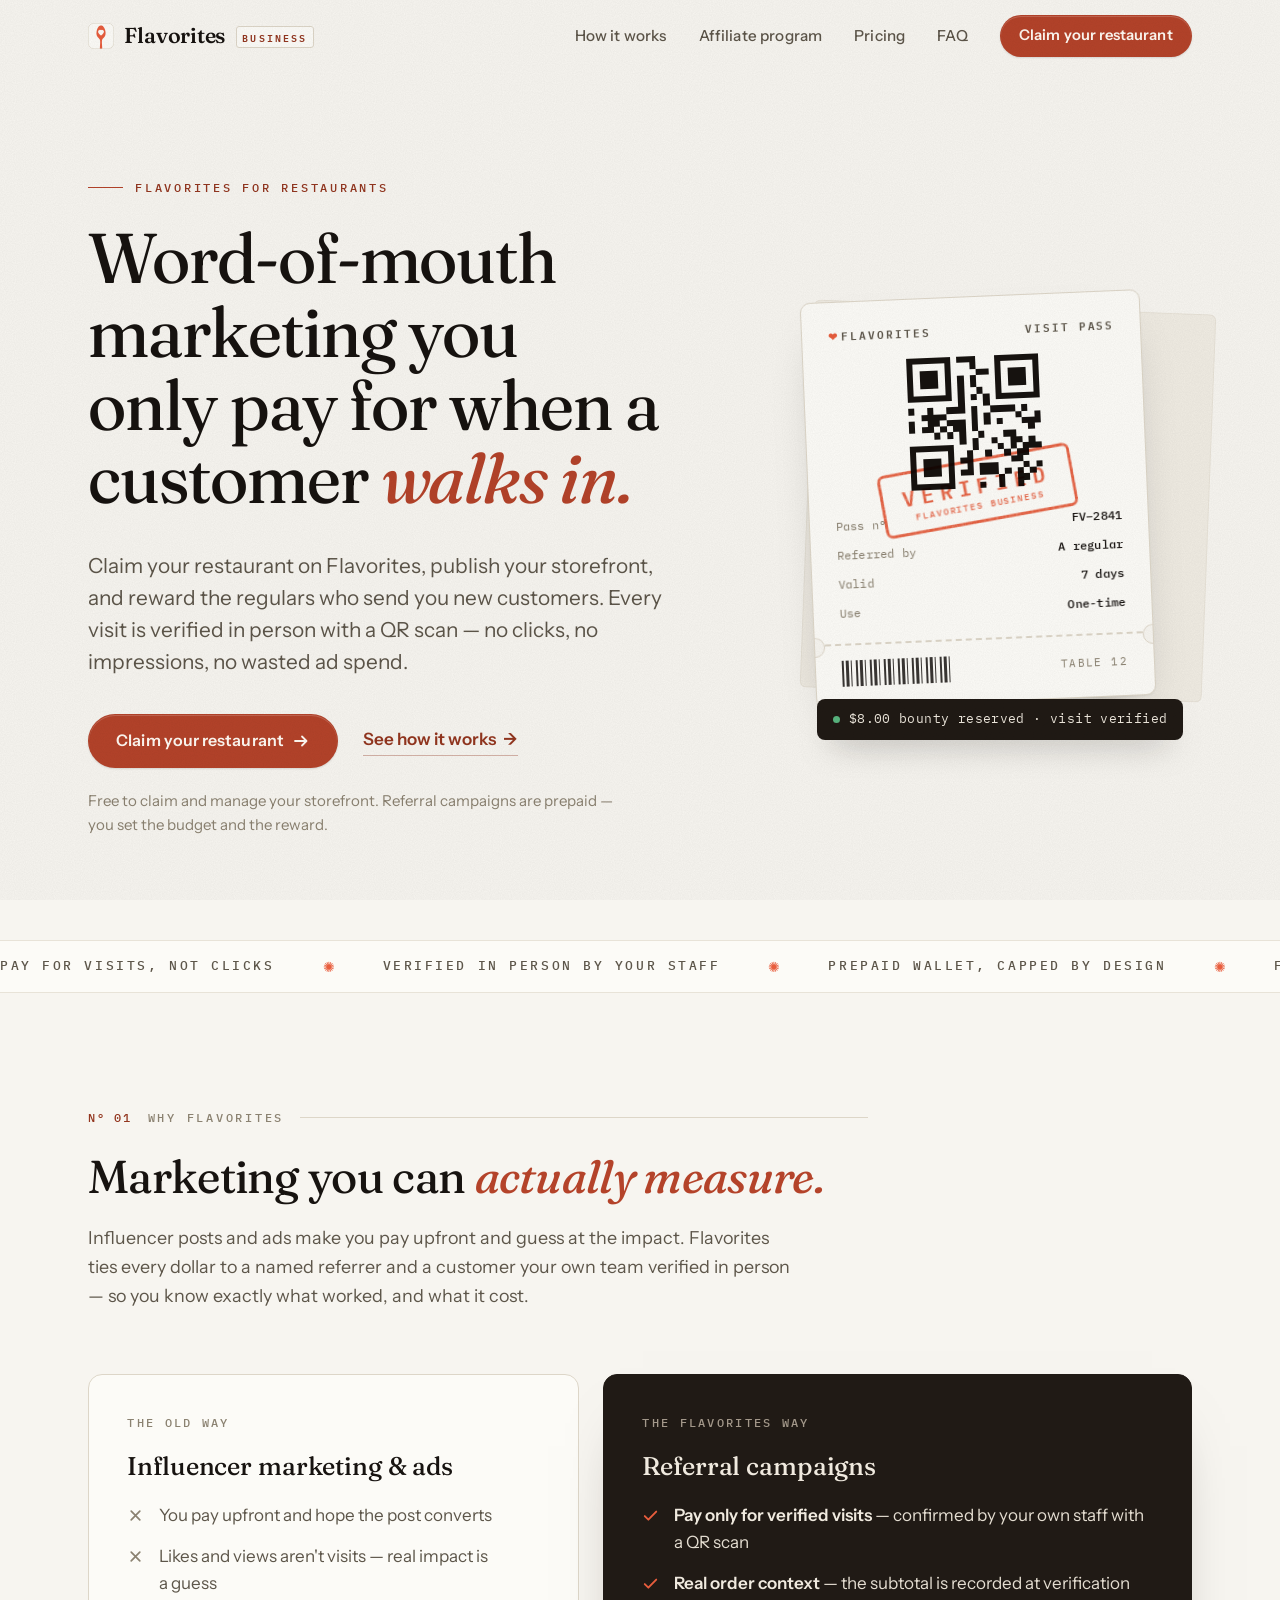
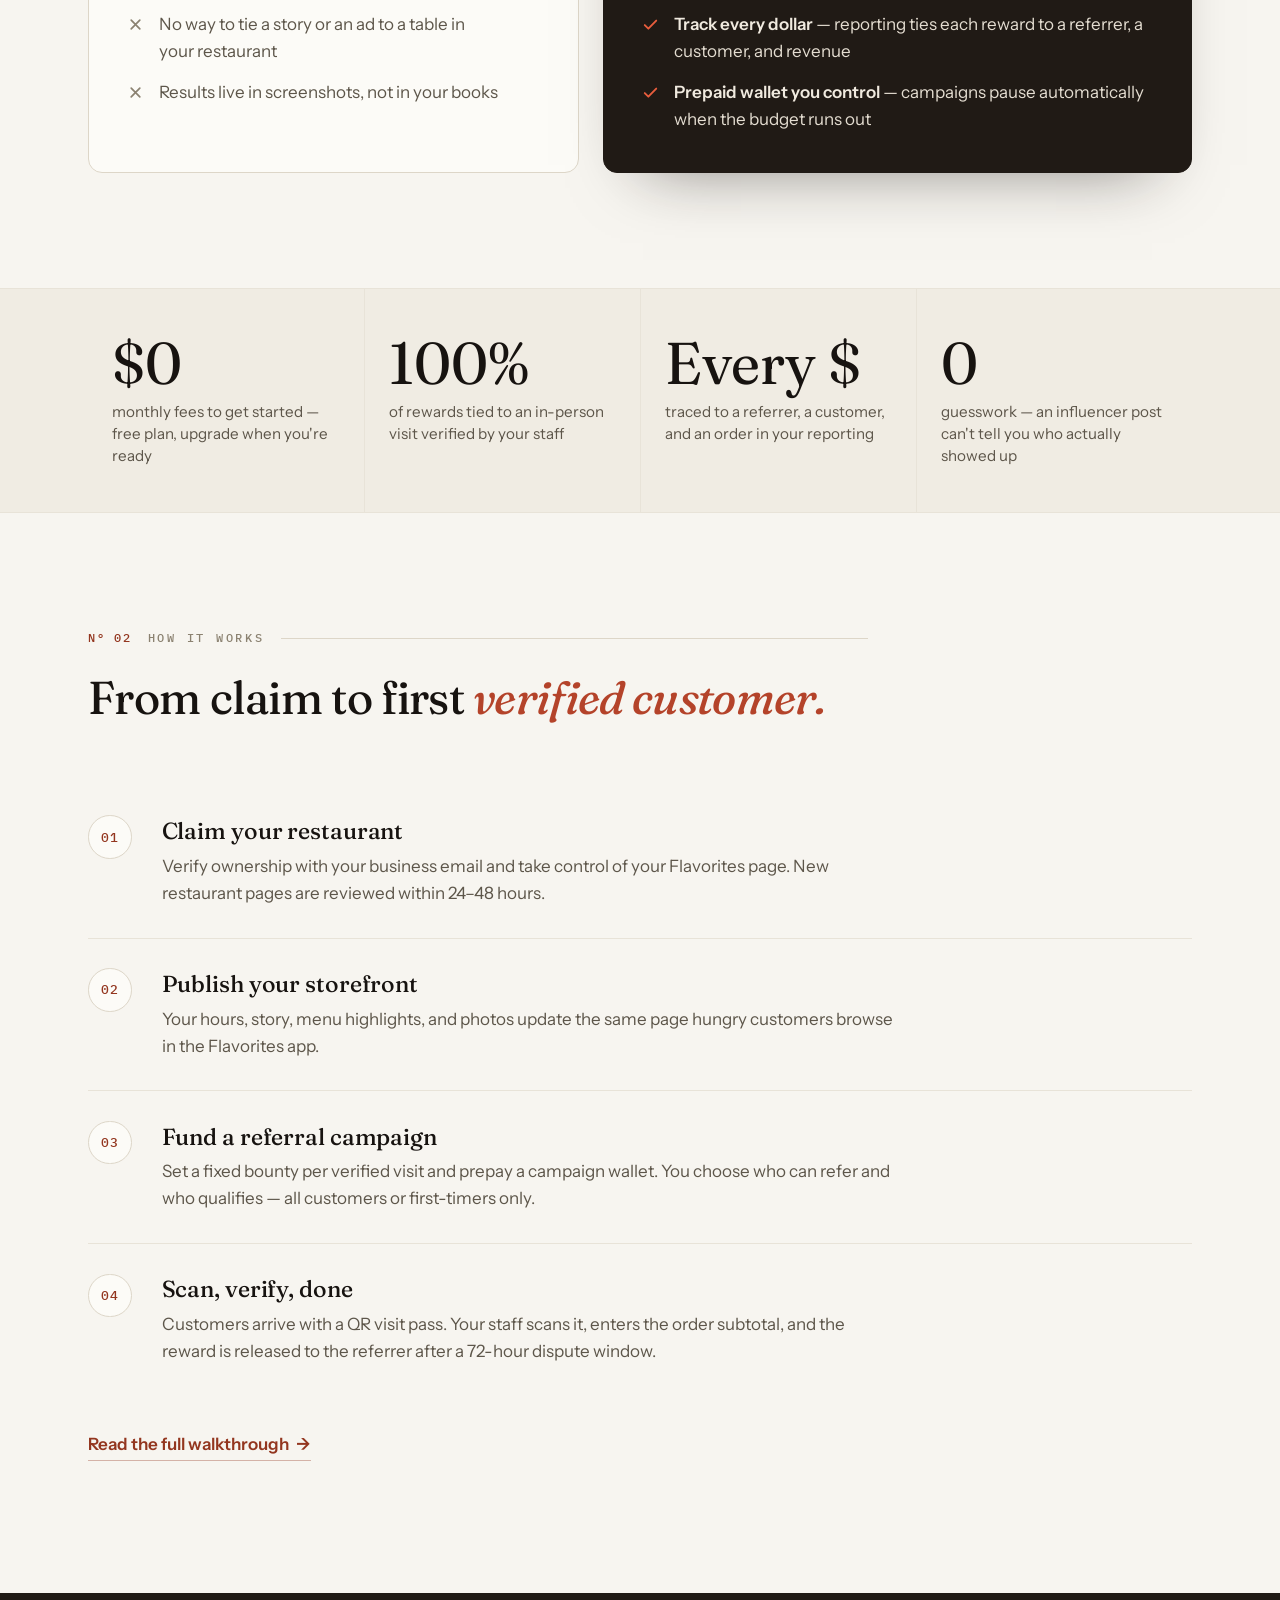
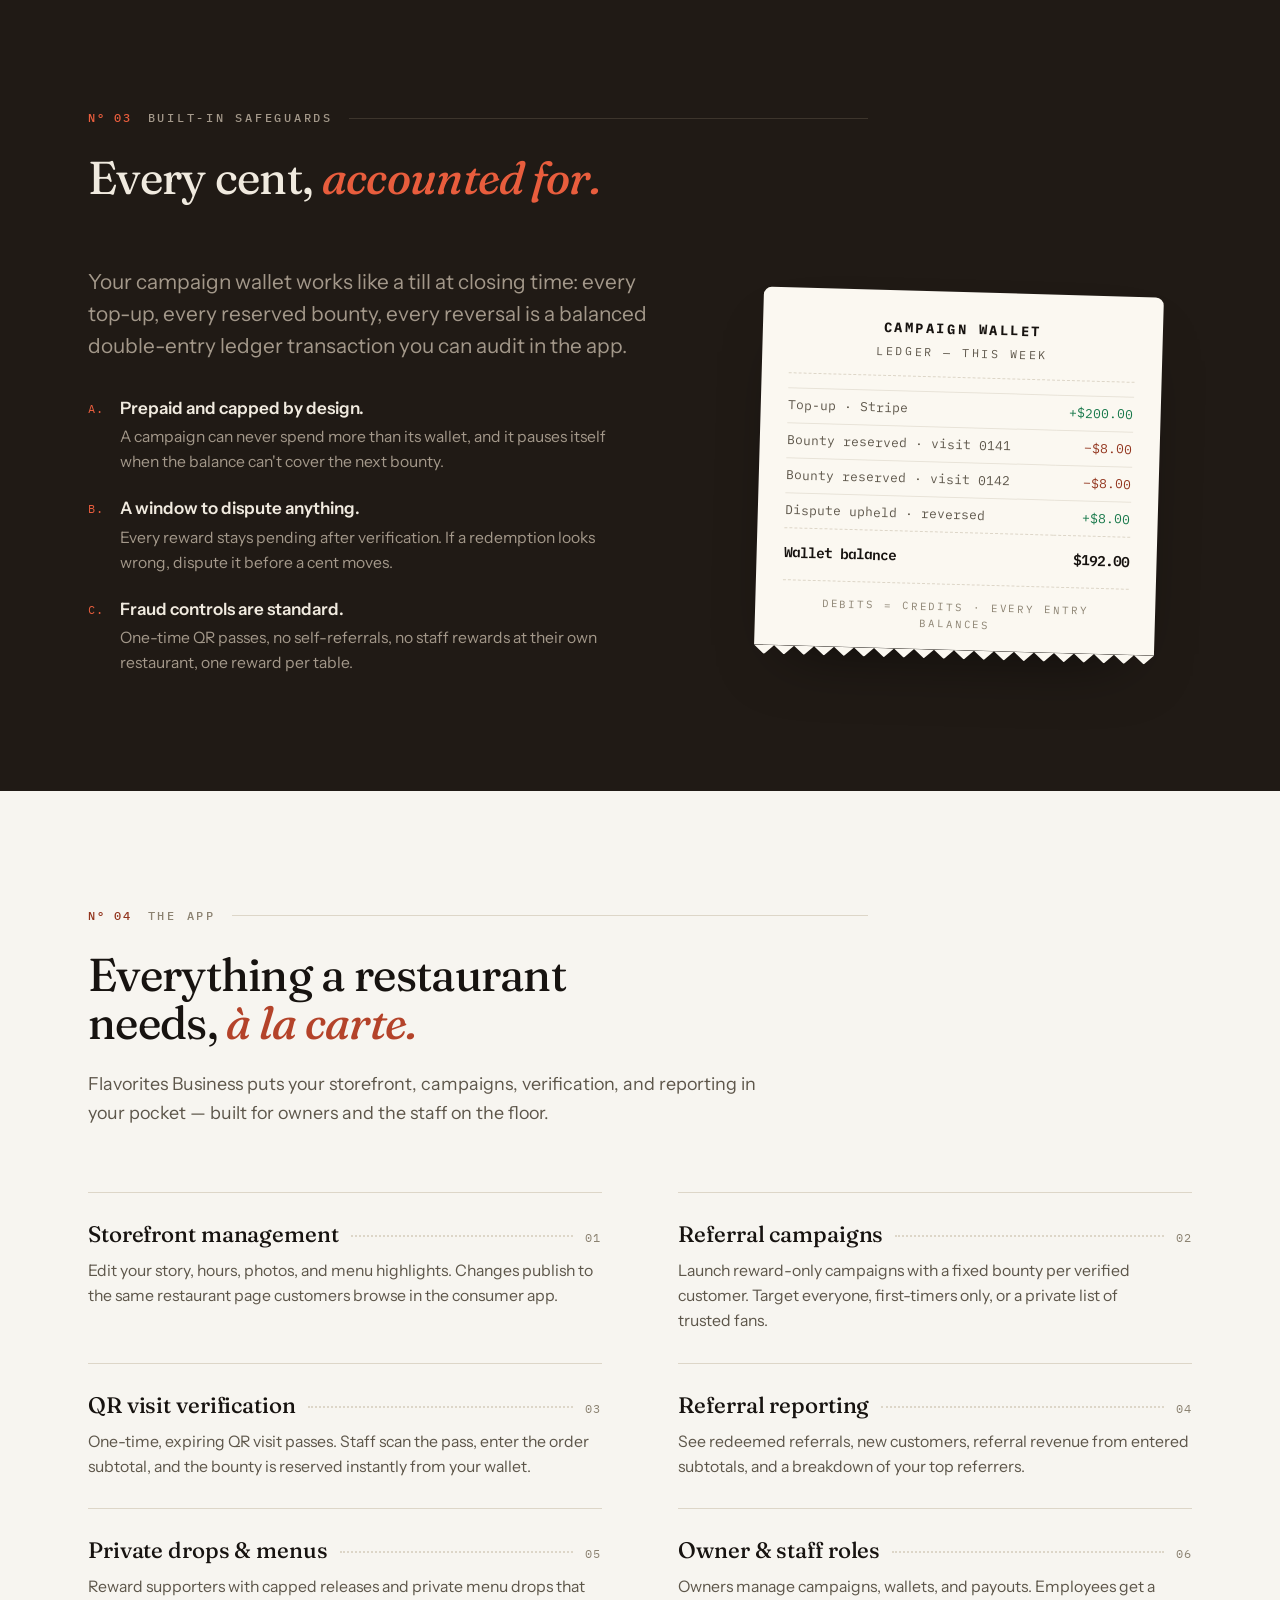
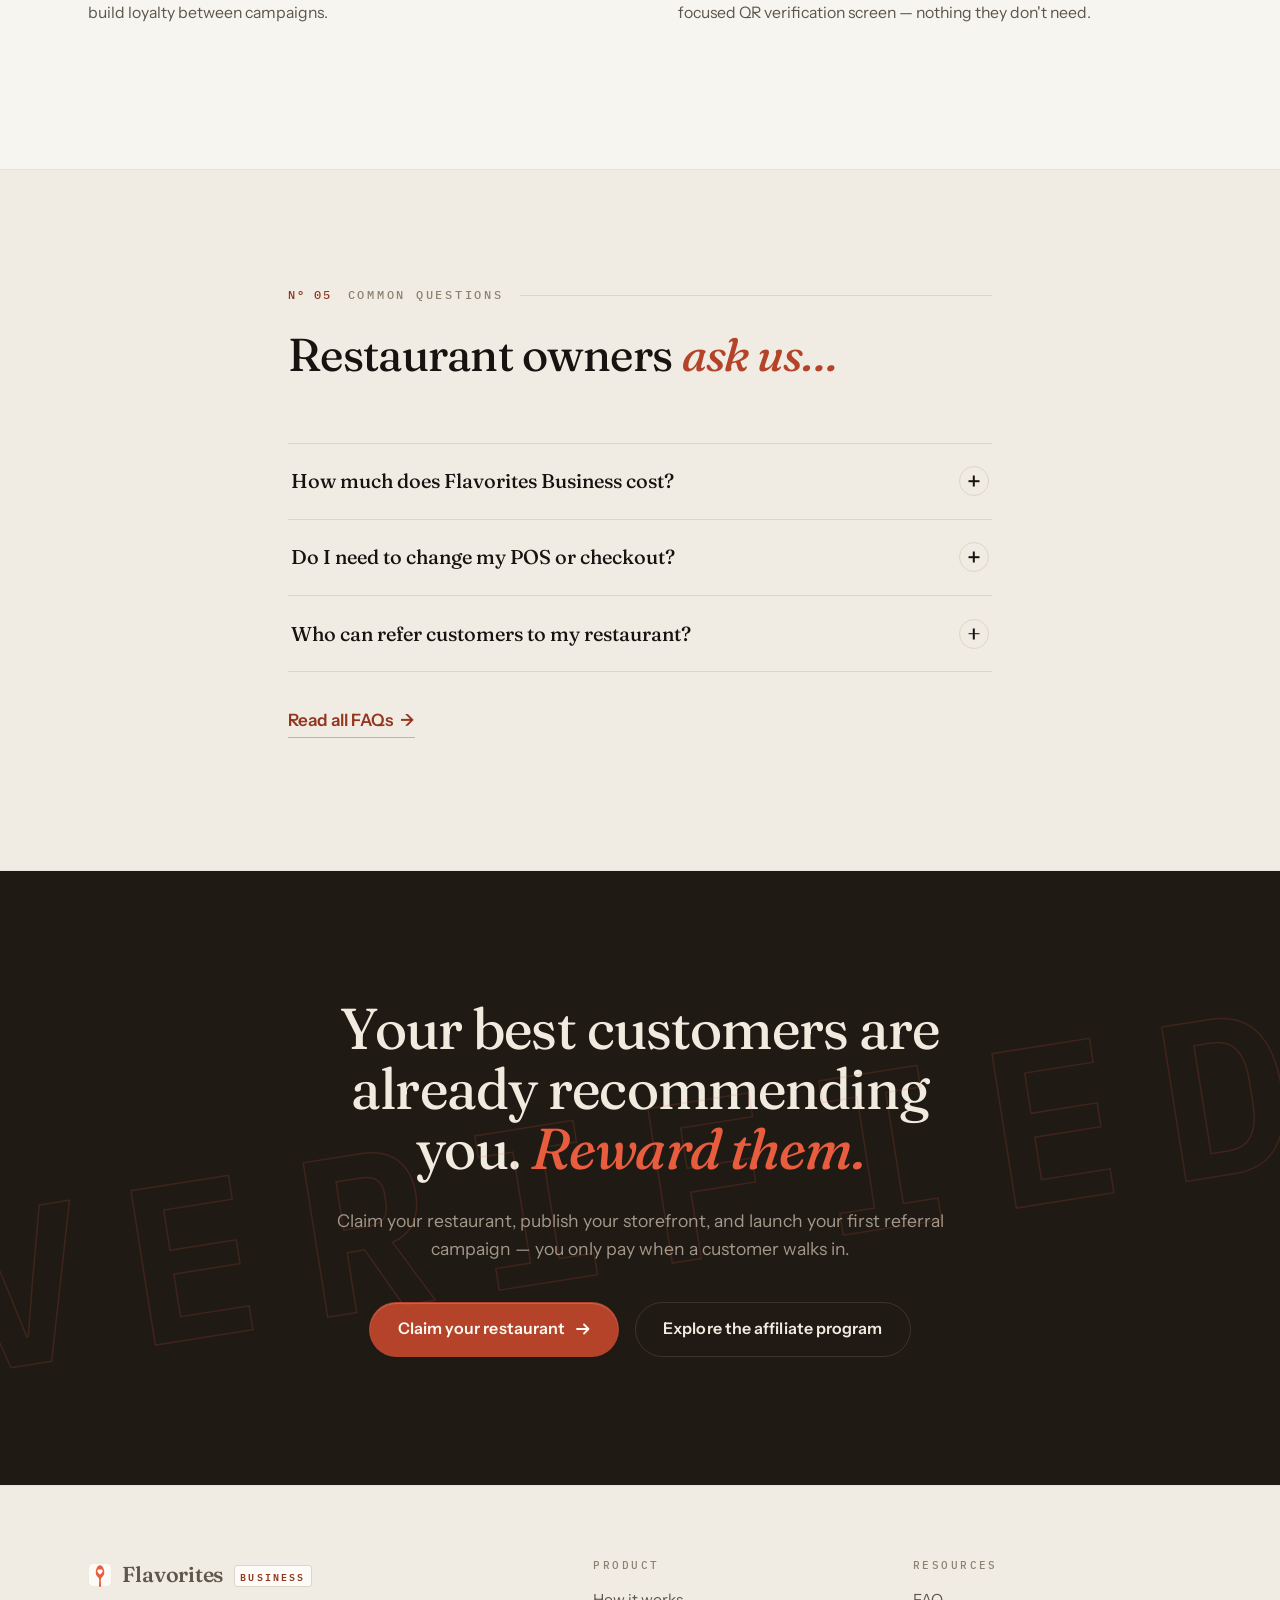
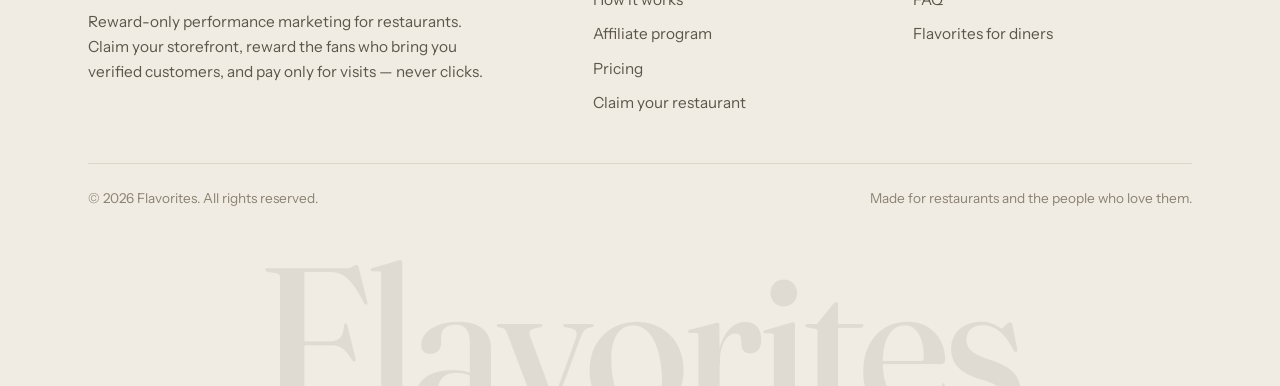
==== index.html @ fe4f94d7 "Rebuild mark from current icon renders; refocus messaging on trackability - Brand mark traced from t" ====
<!doctype html>
<html lang="en">
<head>
  <meta charset="utf-8">
  <meta name="viewport" content="width=device-width, initial-scale=1">
  <title>Flavorites for Business | Pay-Per-Visit Restaurant Marketing</title>
  <meta name="description" content="Claim your restaurant on Flavorites, publish your storefront, and run reward-only referral campaigns. Verify visits with a QR scan and pay only for real, verified customers — never for clicks.">
  <link rel="canonical" href="https://business.flavorites.xyz/">
  <meta name="theme-color" content="#F7F5F0">
  <link rel="icon" href="/favicon.svg" type="image/svg+xml">

  <meta property="og:type" content="website">
  <meta property="og:site_name" content="Flavorites Business">
  <meta property="og:title" content="Flavorites for Business — pay-per-visit restaurant marketing">
  <meta property="og:description" content="Claim your restaurant, publish your storefront, and reward the fans who bring you verified customers. No clicks, no impressions — you pay only when someone walks in.">
  <meta property="og:url" content="https://business.flavorites.xyz/">
  <meta property="og:image" content="https://business.flavorites.xyz/og.png">
  <meta name="twitter:card" content="summary_large_image">
  <meta name="twitter:title" content="Flavorites for Business — pay-per-visit restaurant marketing">
  <meta name="twitter:description" content="Reward the fans who bring you verified customers. You pay only when someone walks in.">
  <meta name="twitter:image" content="https://business.flavorites.xyz/og.png">

  <link rel="preconnect" href="https://fonts.googleapis.com">
  <link rel="preconnect" href="https://fonts.gstatic.com" crossorigin>
  <link href="https://fonts.googleapis.com/css2?family=Fraunces:ital,opsz,wght,SOFT,WONK@0,9..144,300..700,0..100,0..1;1,9..144,300..700,0..100,0..1&family=Instrument+Sans:ital,wght@0,400..700;1,400..700&family=IBM+Plex+Mono:wght@400;500;600&display=swap" rel="stylesheet">
  <link rel="stylesheet" href="/styles.css">
  <script src="/main.js" defer></script>

  <script type="application/ld+json">
  {
    "@context": "https://schema.org",
    "@type": "Organization",
    "name": "Flavorites",
    "url": "https://flavorites.xyz/",
    "logo": "https://business.flavorites.xyz/favicon.svg",
    "sameAs": ["https://business.flavorites.xyz/"]
  }
  </script>
  <script type="application/ld+json">
  {
    "@context": "https://schema.org",
    "@type": "WebSite",
    "name": "Flavorites Business",
    "url": "https://business.flavorites.xyz/"
  }
  </script>
  <script type="application/ld+json">
  {
    "@context": "https://schema.org",
    "@type": "SoftwareApplication",
    "name": "Flavorites Business",
    "operatingSystem": "iOS",
    "applicationCategory": "BusinessApplication",
    "description": "The iOS app for restaurant owners to claim and manage their Flavorites storefront, run reward-only referral campaigns, and verify customer visits with a QR scan.",
    "offers": { "@type": "Offer", "price": "0", "priceCurrency": "USD" }
  }
  </script>
</head>
<body>
  <a class="skip-link" href="#main">Skip to main content</a>

  <header class="site-header">
    <div class="container">
      <a class="brand" href="/">
        <svg width="26" height="26" viewBox="0 0 64 64" aria-hidden="true"><rect width="64" height="64" rx="14" fill="#FCFBF7"/><path fill="#E85D3D" d="M31.4 6.2 33.2 6.3 35.4 7.0 37.0 8.1 38.9 10.2 40.4 12.8 42.0 16.6 42.9 20.3 43.2 23.3 43.2 27.1 42.2 31.5 40.4 34.5 35.7 39.6 35.1 40.6 34.5 42.4 34.3 44.1 34.2 49.0 35.0 62.4 34.9 64.0 29.1 63.9 29.9 49.4 29.9 44.5 29.6 42.4 28.7 40.0 24.3 35.3 22.5 32.6 21.7 30.8 21.1 28.9 20.8 25.6 20.9 22.6 21.4 19.3 22.5 15.4 23.6 12.8 25.7 9.5 27.2 8.0 29.1 6.8 31.3 6.2Z"/><path fill="#FCFBF7" d="M28.5 16.9 30.2 16.9 31.3 17.4 32.0 18.1 34.0 16.9 35.9 17.0 38.0 18.2 39.0 19.9 39.2 22.0 38.2 24.8 34.7 28.8 32.2 30.7 31.7 30.7 30.2 29.5 27.5 26.9 25.8 24.7 25.0 22.7 24.9 20.8 25.7 18.7 26.8 17.7 28.5 17.0Z"/><rect x=".75" y=".75" width="62.5" height="62.5" rx="13.6" fill="none" stroke="#DDD6C8" stroke-width="1.5"/></svg>
        Flavorites <span class="brand-badge">Business</span>
      </a>
      <nav class="site-nav" aria-label="Main">
        <a href="/how-it-works/">How it works</a>
        <a href="/affiliate-program/">Affiliate program</a>
        <a href="/pricing/">Pricing</a>
        <a href="/faq/">FAQ</a>
        <a class="btn btn-primary btn-sm" href="/claim/">Claim your restaurant</a>
      </nav>
      <button class="nav-toggle" aria-expanded="false" aria-label="Open menu" aria-controls="nav-overlay"><span></span><span></span></button>
    </div>
  </header>
  <nav class="nav-overlay" id="nav-overlay" aria-label="Menu">
    <a href="/how-it-works/"><span class="no">01</span>How it works</a>
    <a href="/affiliate-program/"><span class="no">02</span>Affiliate program</a>
    <a href="/pricing/"><span class="no">03</span>Pricing</a>
    <a href="/faq/"><span class="no">04</span>FAQ</a>
    <a href="/claim/"><span class="no">05</span>Claim your restaurant</a>
  </nav>

  <main id="main">
    <!-- Hero -->
    <section class="hero">
      <div class="container hero-grid">
        <div>
          <span class="hero-eyebrow">Flavorites for restaurants</span>
          <h1>Word-of-mouth marketing you only pay for when a customer <em>walks in.</em></h1>
          <p class="lede">Claim your restaurant on Flavorites, publish your storefront, and reward the regulars who send you new customers. Every visit is verified in person with a QR scan — no clicks, no impressions, no wasted ad spend.</p>
          <div class="hero-actions">
            <a class="btn btn-primary" href="/claim/">Claim your restaurant <svg class="arrow" width="16" height="16" viewBox="0 0 16 16" fill="none" stroke="currentColor" stroke-width="1.8" stroke-linecap="round" stroke-linejoin="round" aria-hidden="true"><path d="M2 8h11M9 3.5 13.5 8 9 12.5"/></svg></a>
            <a class="text-link" href="/how-it-works/">See how it works <span class="arrow" aria-hidden="true">&rarr;</span></a>
          </div>
          <p class="hero-note">Free to claim and manage your storefront. Referral campaigns are prepaid — you set the budget and the reward.</p>
        </div>
        <div class="hero-visual" aria-hidden="true">
          <div class="ticket">
            <div class="ticket-head"><span><span class="heart">&#10084;</span>Flavorites</span><span>Visit pass</span></div>
            <svg class="qr" viewBox="0 0 21 21" role="img" aria-label="Sample visit pass QR code"><path d="M0 0h7v1H0zM8 0h3v1H8zM14 0h7v1H14zM0 1h1v1H0zM6 1h1v1H6zM10 1h1v1H10zM14 1h1v1H14zM20 1h1v1H20zM0 2h1v1H0zM2 2h3v1H2zM6 2h1v1H6zM11 2h2v1H11zM14 2h1v1H14zM16 2h3v1H16zM20 2h1v1H20zM0 3h1v1H0zM2 3h3v1H2zM6 3h1v1H6zM8 3h1v1H8zM10 3h1v1H10zM14 3h1v1H14zM16 3h3v1H16zM20 3h1v1H20zM0 4h1v1H0zM2 4h3v1H2zM6 4h1v1H6zM8 4h1v1H8zM10 4h1v1H10zM14 4h1v1H14zM16 4h3v1H16zM20 4h1v1H20zM0 5h1v1H0zM6 5h1v1H6zM8 5h1v1H8zM11 5h1v1H11zM14 5h1v1H14zM20 5h1v1H20zM0 6h7v1H0zM8 6h1v1H8zM10 6h1v1H10zM12 6h1v1H12zM14 6h7v1H14zM8 7h1v1H8zM12 7h1v1H12zM0 8h1v1H0zM3 8h1v1H3zM6 8h3v1H6zM10 8h1v1H10zM13 8h4v1H13zM18 8h1v1H18zM2 9h4v1H2zM10 9h1v1H10zM12 9h1v1H12zM17 9h1v1H17zM20 9h1v1H20zM0 10h1v1H0zM3 10h2v1H3zM6 10h3v1H6zM10 10h1v1H10zM12 10h1v1H12zM14 10h1v1H14zM18 10h3v1H18zM0 11h1v1H0zM2 11h2v1H2zM5 11h1v1H5zM7 11h2v1H7zM10 11h1v1H10zM19 11h1v1H19zM4 12h1v1H4zM6 12h1v1H6zM8 12h1v1H8zM11 12h1v1H11zM15 12h2v1H15zM8 13h1v1H8zM10 13h1v1H10zM13 13h1v1H13zM16 13h2v1H16zM19 13h1v1H19zM0 14h7v1H0zM10 14h1v1H10zM14 14h1v1H14zM16 14h1v1H16zM18 14h3v1H18zM0 15h1v1H0zM6 15h1v1H6zM9 15h1v1H9zM12 15h1v1H12zM15 15h1v1H15zM17 15h2v1H17zM0 16h1v1H0zM2 16h3v1H2zM6 16h1v1H6zM8 16h2v1H8zM16 16h2v1H16zM0 17h1v1H0zM2 17h3v1H2zM6 17h1v1H6zM9 17h1v1H9zM11 17h3v1H11zM18 17h1v1H18zM20 17h1v1H20zM0 18h1v1H0zM2 18h3v1H2zM6 18h1v1H6zM8 18h2v1H8zM11 18h3v1H11zM15 18h1v1H15zM17 18h1v1H17zM19 18h1v1H19zM0 19h1v1H0zM6 19h1v1H6zM14 19h1v1H14zM17 19h2v1H17zM0 20h7v1H0zM11 20h1v1H11zM14 20h1v1H14zM17 20h1v1H17z" fill="currentColor"/></svg>
            <dl class="ticket-rows">
              <div class="ticket-row"><dt>Pass n&deg;</dt><dd>FV&ndash;2841</dd></div>
              <div class="ticket-row"><dt>Referred by</dt><dd>A regular</dd></div>
              <div class="ticket-row"><dt>Valid</dt><dd>7 days</dd></div>
              <div class="ticket-row"><dt>Use</dt><dd>One-time</dd></div>
            </dl>
            <div class="ticket-tear"></div>
            <div class="ticket-foot"><div class="barcode"></div><span>Table 12</span></div>
            <div class="stamp">Verified<small>Flavorites Business</small></div>
          </div>
          <div class="reward-chip"><span class="dot"></span>$8.00 bounty reserved &middot; visit verified</div>
        </div>
      </div>
    </section>

    <!-- Ticker -->
    <div class="ticker" aria-hidden="true">
      <div class="ticker-track">
        <span>Pay for visits, not clicks</span>
        <span>Verified in person by your staff</span>
        <span>Prepaid wallet, capped by design</span>
        <span>Fans refer &mdash; Flavorites pays the rewards</span>
        <span>No POS integration, no discounts</span>
      </div>
      <div class="ticker-track">
        <span>Pay for visits, not clicks</span>
        <span>Verified in person by your staff</span>
        <span>Prepaid wallet, capped by design</span>
        <span>Fans refer &mdash; Flavorites pays the rewards</span>
        <span>No POS integration, no discounts</span>
      </div>
    </div>

    <!-- Why -->
    <section class="section">
      <div class="container">
        <header class="sec-head">
          <div class="sec-rule"><span class="sec-no">N&deg; 01</span><span class="sec-label">Why Flavorites</span><span class="rule"></span></div>
          <h2>Marketing you can <em>actually measure.</em></h2>
          <p>Influencer posts and ads make you pay upfront and guess at the impact. Flavorites ties every dollar to a named referrer and a customer your own team verified in person — so you know exactly what worked, and what it cost.</p>
        </header>
        <div class="compare-grid">
          <div class="compare-col">
            <span class="tag">The old way</span>
            <h3>Influencer marketing &amp; ads</h3>
            <ul class="checklist xlist">
              <li>You pay upfront and hope the post converts</li>
              <li>Likes and views aren't visits — real impact is a guess</li>
              <li>No way to tie a story or an ad to a table in your restaurant</li>
              <li>Results live in screenshots, not in your books</li>
            </ul>
          </div>
          <div class="compare-col is-dark">
            <span class="tag">The Flavorites way</span>
            <h3>Referral campaigns</h3>
            <ul class="checklist">
              <li><strong>Pay only for verified visits</strong> — confirmed by your own staff with a QR scan</li>
              <li><strong>Real order context</strong> — the subtotal is recorded at verification</li>
              <li><strong>Track every dollar</strong> — reporting ties each reward to a referrer, a customer, and revenue</li>
              <li><strong>Prepaid wallet you control</strong> — campaigns pause automatically when the budget runs out</li>
            </ul>
          </div>
        </div>
      </div>
    </section>

    <!-- Facts -->
    <section class="section-alt" aria-label="Program facts">
      <div class="container facts">
        <div class="fact"><strong>$0</strong><span>monthly fees to get started — free plan, upgrade when you're ready</span></div>
        <div class="fact"><strong><span data-count="100" data-suffix="%">100%</span></strong><span>of rewards tied to an in-person visit verified by your staff</span></div>
        <div class="fact"><strong>Every $</strong><span>traced to a referrer, a customer, and an order in your reporting</span></div>
        <div class="fact"><strong>0</strong><span>guesswork — an influencer post can't tell you who actually showed up</span></div>
      </div>
    </section>

    <!-- How it works -->
    <section class="section">
      <div class="container">
        <header class="sec-head">
          <div class="sec-rule"><span class="sec-no">N&deg; 02</span><span class="sec-label">How it works</span><span class="rule"></span></div>
          <h2>From claim to first <em>verified customer.</em></h2>
        </header>
        <ol class="steps">
          <li>
            <h3>Claim your restaurant</h3>
            <p>Verify ownership with your business email and take control of your Flavorites page. New restaurant pages are reviewed within 24&ndash;48 hours.</p>
          </li>
          <li>
            <h3>Publish your storefront</h3>
            <p>Your hours, story, menu highlights, and photos update the same page hungry customers browse in the Flavorites app.</p>
          </li>
          <li>
            <h3>Fund a referral campaign</h3>
            <p>Set a fixed bounty per verified visit and prepay a campaign wallet. You choose who can refer and who qualifies — all customers or first-timers only.</p>
          </li>
          <li>
            <h3>Scan, verify, done</h3>
            <p>Customers arrive with a QR visit pass. Your staff scans it, enters the order subtotal, and the reward is released to the referrer after a 72-hour dispute window.</p>
          </li>
        </ol>
        <p style="margin-top:2.2rem"><a class="text-link" href="/how-it-works/">Read the full walkthrough <span class="arrow" aria-hidden="true">&rarr;</span></a></p>
      </div>
    </section>

    <!-- Ledger -->
    <section class="section section-dark">
      <div class="container">
        <header class="sec-head">
          <div class="sec-rule"><span class="sec-no">N&deg; 03</span><span class="sec-label">Built-in safeguards</span><span class="rule"></span></div>
          <h2>Every cent, <em>accounted for.</em></h2>
        </header>
        <div class="ledger-grid">
          <div>
            <p class="lede" style="color:var(--dark-muted)">Your campaign wallet works like a till at closing time: every top-up, every reserved bounty, every reversal is a balanced double-entry ledger transaction you can audit in the app.</p>
            <ul class="ledger-points">
              <li><span class="lp-no">A.</span><div><strong>Prepaid and capped by design.</strong><p>A campaign can never spend more than its wallet, and it pauses itself when the balance can't cover the next bounty.</p></div></li>
              <li><span class="lp-no">B.</span><div><strong>A window to dispute anything.</strong><p>Every reward stays pending after verification. If a redemption looks wrong, dispute it before a cent moves.</p></div></li>
              <li><span class="lp-no">C.</span><div><strong>Fraud controls are standard.</strong><p>One-time QR passes, no self-referrals, no staff rewards at their own restaurant, one reward per table.</p></div></li>
            </ul>
          </div>
          <div class="receipt" aria-label="Example campaign wallet ledger">
            <div class="receipt-head"><strong>Campaign wallet</strong>Ledger &mdash; this week</div>
            <table>
              <tbody>
                <tr class="r-credit"><td class="r-label">Top-up &middot; Stripe</td><td>+$200.00</td></tr>
                <tr class="r-debit"><td class="r-label">Bounty reserved &middot; visit 0141</td><td>&minus;$8.00</td></tr>
                <tr class="r-debit"><td class="r-label">Bounty reserved &middot; visit 0142</td><td>&minus;$8.00</td></tr>
                <tr class="r-credit"><td class="r-label">Dispute upheld &middot; reversed</td><td>+$8.00</td></tr>
                <tr class="r-total"><td>Wallet balance</td><td>$192.00</td></tr>
              </tbody>
            </table>
            <div class="receipt-foot">Debits = credits &middot; every entry balances</div>
          </div>
        </div>
      </div>
    </section>

    <!-- The app, à la carte -->
    <section class="section">
      <div class="container">
        <header class="sec-head">
          <div class="sec-rule"><span class="sec-no">N&deg; 04</span><span class="sec-label">The app</span><span class="rule"></span></div>
          <h2>Everything a restaurant needs, <em>&agrave; la carte.</em></h2>
          <p>Flavorites Business puts your storefront, campaigns, verification, and reporting in your pocket — built for owners and the staff on the floor.</p>
        </header>
        <div class="menu-list">
          <div class="menu-item">
            <div class="menu-row"><h3>Storefront management</h3><span class="leader"></span><span class="menu-no">01</span></div>
            <p>Edit your story, hours, photos, and menu highlights. Changes publish to the same restaurant page customers browse in the consumer app.</p>
          </div>
          <div class="menu-item">
            <div class="menu-row"><h3>Referral campaigns</h3><span class="leader"></span><span class="menu-no">02</span></div>
            <p>Launch reward-only campaigns with a fixed bounty per verified customer. Target everyone, first-timers only, or a private list of trusted fans.</p>
          </div>
          <div class="menu-item">
            <div class="menu-row"><h3>QR visit verification</h3><span class="leader"></span><span class="menu-no">03</span></div>
            <p>One-time, expiring QR visit passes. Staff scan the pass, enter the order subtotal, and the bounty is reserved instantly from your wallet.</p>
          </div>
          <div class="menu-item">
            <div class="menu-row"><h3>Referral reporting</h3><span class="leader"></span><span class="menu-no">04</span></div>
            <p>See redeemed referrals, new customers, referral revenue from entered subtotals, and a breakdown of your top referrers.</p>
          </div>
          <div class="menu-item">
            <div class="menu-row"><h3>Private drops &amp; menus</h3><span class="leader"></span><span class="menu-no">05</span></div>
            <p>Reward supporters with capped releases and private menu drops that build loyalty between campaigns.</p>
          </div>
          <div class="menu-item">
            <div class="menu-row"><h3>Owner &amp; staff roles</h3><span class="leader"></span><span class="menu-no">06</span></div>
            <p>Owners manage campaigns, wallets, and payouts. Employees get a focused QR verification screen — nothing they don't need.</p>
          </div>
        </div>
      </div>
    </section>

    <!-- FAQ teaser -->
    <section class="section section-alt">
      <div class="container narrow">
        <header class="sec-head">
          <div class="sec-rule"><span class="sec-no">N&deg; 05</span><span class="sec-label">Common questions</span><span class="rule"></span></div>
          <h2>Restaurant owners <em>ask us&hellip;</em></h2>
        </header>
        <div class="faq-list">
          <details>
            <summary>How much does Flavorites Business cost?<span class="faq-icon" aria-hidden="true"></span></summary>
            <div class="faq-body"><div class="faq-body-inner"><p>Claiming and managing your storefront is free. Referral campaigns are prepaid performance marketing: you fund a campaign wallet and set the bounty you'll pay per verified visit — no per-click charges. Start on the free plan, and upgrade to a paid plan whenever you need more. <a href="/pricing/">See pricing details</a>.</p></div></div>
          </details>
          <details>
            <summary>Do I need to change my POS or checkout?<span class="faq-icon" aria-hidden="true"></span></summary>
            <div class="faq-body"><div class="faq-body-inner"><p>No. Verification is a QR scan in the Flavorites Business app plus a typed order subtotal. There's no POS integration, no menu discount, and nothing changes about how customers pay.</p></div></div>
          </details>
          <details>
            <summary>Who can refer customers to my restaurant?<span class="faq-icon" aria-hidden="true"></span></summary>
            <div class="faq-body"><div class="faq-body-inner"><p>Only Flavorites users who have saved your restaurant as one of their Flavorites — genuine fans. You can additionally require a minimum follower count or restrict referrals to a private list you invite.</p></div></div>
          </details>
        </div>
        <p style="margin-top:2.2rem"><a class="text-link" href="/faq/">Read all FAQs <span class="arrow" aria-hidden="true">&rarr;</span></a></p>
      </div>
    </section>

    <!-- CTA -->
    <section class="cta-band">
      <div class="container">
        <h2>Your best customers are already recommending you. <em>Reward them.</em></h2>
        <p>Claim your restaurant, publish your storefront, and launch your first referral campaign — you only pay when a customer walks in.</p>
        <div class="cta-actions">
          <a class="btn btn-primary" href="/claim/">Claim your restaurant <svg class="arrow" width="16" height="16" viewBox="0 0 16 16" fill="none" stroke="currentColor" stroke-width="1.8" stroke-linecap="round" stroke-linejoin="round" aria-hidden="true"><path d="M2 8h11M9 3.5 13.5 8 9 12.5"/></svg></a>
          <a class="btn btn-ghost" href="/affiliate-program/">Explore the affiliate program</a>
        </div>
      </div>
    </section>
  </main>

  <footer class="site-footer">
    <div class="container">
      <div class="footer-grid">
        <div class="footer-brand">
          <a class="brand" href="/">
            <svg width="24" height="24" viewBox="0 0 64 64" aria-hidden="true"><rect width="64" height="64" rx="14" fill="#FCFBF7"/><path fill="#E85D3D" d="M31.4 6.2 33.2 6.3 35.4 7.0 37.0 8.1 38.9 10.2 40.4 12.8 42.0 16.6 42.9 20.3 43.2 23.3 43.2 27.1 42.2 31.5 40.4 34.5 35.7 39.6 35.1 40.6 34.5 42.4 34.3 44.1 34.2 49.0 35.0 62.4 34.9 64.0 29.1 63.9 29.9 49.4 29.9 44.5 29.6 42.4 28.7 40.0 24.3 35.3 22.5 32.6 21.7 30.8 21.1 28.9 20.8 25.6 20.9 22.6 21.4 19.3 22.5 15.4 23.6 12.8 25.7 9.5 27.2 8.0 29.1 6.8 31.3 6.2Z"/><path fill="#FCFBF7" d="M28.5 16.9 30.2 16.9 31.3 17.4 32.0 18.1 34.0 16.9 35.9 17.0 38.0 18.2 39.0 19.9 39.2 22.0 38.2 24.8 34.7 28.8 32.2 30.7 31.7 30.7 30.2 29.5 27.5 26.9 25.8 24.7 25.0 22.7 24.9 20.8 25.7 18.7 26.8 17.7 28.5 17.0Z"/><rect x=".75" y=".75" width="62.5" height="62.5" rx="13.6" fill="none" stroke="#DDD6C8" stroke-width="1.5"/></svg>
            Flavorites <span class="brand-badge">Business</span>
          </a>
          <p>Reward-only performance marketing for restaurants. Claim your storefront, reward the fans who bring you verified customers, and pay only for visits — never clicks.</p>
        </div>
        <div>
          <h3>Product</h3>
          <ul>
            <li><a href="/how-it-works/">How it works</a></li>
            <li><a href="/affiliate-program/">Affiliate program</a></li>
            <li><a href="/pricing/">Pricing</a></li>
            <li><a href="/claim/">Claim your restaurant</a></li>
          </ul>
        </div>
        <div>
          <h3>Resources</h3>
          <ul>
            <li><a href="/faq/">FAQ</a></li>
            <li><a href="https://flavorites.xyz/">Flavorites for diners</a></li>
          </ul>
        </div>
      </div>
      <div class="footer-legal">
        <span>&copy; 2026 Flavorites. All rights reserved.</span>
        <span>Made for restaurants and the people who love them.</span>
      </div>
    </div>
    <div class="footer-wordmark" aria-hidden="true">Flavorites</div>
  </footer>
</body>
</html>
---- styles.css ----
/* ============================================================
   Flavorites Business — business.flavorites.xyz
   Art direction: "restaurant paper" — visit-pass tickets,
   printed receipts, rubber stamps, menu dot-leaders, ledgers.
   Type: Fraunces (wonk) display · Instrument Sans text ·
   IBM Plex Mono for anything printed or counted.
   ============================================================ */

:root {
  /* paper + ink */
  --paper: #f7f5f0;
  --paper-2: #f0ece3;
  --card: #fcfbf7;
  --ink: #171310;
  --ink-2: #5d564a;
  --ink-3: #8b8271;
  --line: #ddd6c8;
  --hairline: #e8e3d8;

  /* brand */
  --terra: #e85d3d;
  --terra-deep: #b4432a;
  --terra-ink: #93361f;
  --green: #17784a;
  --green-soft: #e5efe6;

  /* dark (espresso) surfaces */
  --dark: #201a15;
  --dark-2: #2b241d;
  --dark-line: #3d352c;
  --dark-text: #f0eadf;
  --dark-muted: #a3988a;

  /* type */
  --font-display: "Fraunces", "Iowan Old Style", Georgia, serif;
  --font-body: "Instrument Sans", -apple-system, BlinkMacSystemFont, "Segoe UI", sans-serif;
  --font-mono: "IBM Plex Mono", ui-monospace, "SF Mono", Menlo, monospace;

  /* motion */
  --ease-out: cubic-bezier(0.22, 1, 0.36, 1);
  --ease-spring: cubic-bezier(0.34, 1.4, 0.44, 1);
  --dur-fast: 180ms;
  --dur-med: 420ms;
  --dur-slow: 700ms;

  /* texture */
  --grain: url("data:image/svg+xml,%3Csvg xmlns='http://www.w3.org/2000/svg' width='180' height='180'%3E%3Cfilter id='n'%3E%3CfeTurbulence type='fractalNoise' baseFrequency='0.9' numOctaves='2' stitchTiles='stitch'/%3E%3CfeColorMatrix values='0 0 0 0 0 0 0 0 0 0 0 0 0 0 0 0 0 0 0.05 0'/%3E%3C/filter%3E%3Crect width='180' height='180' filter='url(%23n)'/%3E%3C/svg%3E");
  --stamp-mask: url("data:image/svg+xml,%3Csvg xmlns='http://www.w3.org/2000/svg' width='140' height='140'%3E%3Cfilter id='m'%3E%3CfeTurbulence type='fractalNoise' baseFrequency='0.55' numOctaves='2' stitchTiles='stitch'/%3E%3CfeColorMatrix values='0 0 0 0 0 0 0 0 0 0 0 0 0 0 0 0 0 0 0.65 0.6'/%3E%3C/filter%3E%3Crect width='140' height='140' filter='url(%23m)'/%3E%3C/svg%3E");
}

* { box-sizing: border-box; }

html {
  -webkit-text-size-adjust: 100%;
  scroll-behavior: smooth;
}

body {
  margin: 0;
  background: var(--paper);
  color: var(--ink);
  font-family: var(--font-body);
  font-size: 1.0625rem;
  line-height: 1.6;
  font-feature-settings: "ss01" on;
  text-rendering: optimizeLegibility;
  -webkit-font-smoothing: antialiased;
  position: relative;
}

/* paper grain over everything, imperceptibly light */
body::before {
  content: "";
  position: fixed;
  inset: 0;
  background: var(--grain);
  pointer-events: none;
  z-index: 2147483647;
}

::selection { background: var(--terra); color: var(--card); }

img, svg { max-width: 100%; height: auto; }

a { color: var(--terra-ink); text-decoration-thickness: 1px; text-underline-offset: 3px; transition: color var(--dur-fast) ease; }
a:hover { color: var(--terra-deep); }

h1, h2 {
  font-family: var(--font-display);
  font-weight: 440;
  font-variation-settings: "SOFT" 20, "WONK" 1;
  color: var(--ink);
  line-height: 1.04;
  letter-spacing: -0.015em;
  margin: 0 0 0.5em;
  text-wrap: balance;
}
h1 { font-size: clamp(2.6rem, 5.8vw, 4.4rem); }
h2 { font-size: clamp(1.9rem, 3.6vw, 2.9rem); }
h1 em, h2 em {
  font-style: italic;
  font-weight: 470;
  color: var(--terra-deep);
}

h3 {
  font-family: var(--font-body);
  font-size: 1.15rem;
  font-weight: 600;
  letter-spacing: -0.005em;
  color: var(--ink);
  line-height: 1.3;
  margin: 0 0 0.4em;
}

p { margin: 0 0 1em; text-wrap: pretty; }

:focus-visible {
  outline: 2px solid var(--terra-deep);
  outline-offset: 3px;
  border-radius: 2px;
}

.skip-link {
  position: absolute;
  left: -9999px;
  top: 0;
  background: var(--ink);
  color: var(--card);
  padding: 0.6rem 1rem;
  z-index: 90;
  font-weight: 600;
}
.skip-link:focus { left: 12px; top: 12px; }

.container { max-width: 1200px; margin-inline: auto; padding-inline: clamp(20px, 4vw, 48px); }
.narrow { max-width: 800px; }

/* ---------- reveal choreography (JS adds .js on <html>) ---------- */

html.js [data-reveal] {
  opacity: 0;
  transform: translateY(26px);
  transition:
    opacity var(--dur-slow) var(--ease-out),
    transform var(--dur-slow) var(--ease-out);
  transition-delay: var(--d, 0ms);
}
html.js [data-reveal].is-in { opacity: 1; transform: none; }

/* ---------- header ---------- */

.site-header {
  position: sticky;
  top: 0;
  z-index: 50;
  background: color-mix(in srgb, var(--paper) 86%, transparent);
  -webkit-backdrop-filter: blur(12px);
  backdrop-filter: blur(12px);
  border-bottom: 1px solid transparent;
  transition: border-color var(--dur-med) ease, box-shadow var(--dur-med) ease;
}
.site-header.is-scrolled {
  border-bottom-color: var(--hairline);
  box-shadow: 0 1px 0 rgba(23, 19, 16, 0.02), 0 12px 32px -20px rgba(23, 19, 16, 0.18);
}

.site-header .container {
  display: flex;
  align-items: center;
  gap: 2rem;
  height: 72px;
}

.brand {
  display: inline-flex;
  align-items: center;
  gap: 0.65rem;
  text-decoration: none;
  color: var(--ink);
  font-family: var(--font-display);
  font-variation-settings: "SOFT" 20, "WONK" 1;
  font-size: 1.35rem;
  font-weight: 560;
  letter-spacing: -0.01em;
  margin-right: auto;
  white-space: nowrap;
}
.brand:hover { color: var(--ink); }
.brand .brand-badge {
  font-family: var(--font-mono);
  font-size: 0.6rem;
  font-weight: 600;
  letter-spacing: 0.22em;
  text-transform: uppercase;
  color: var(--terra-ink);
  border: 1px solid var(--line);
  background: var(--card);
  border-radius: 3px;
  padding: 0.28em 0.6em 0.22em;
  transform: translateY(1px);
}

.site-nav { display: flex; align-items: center; gap: 2rem; }
.site-nav a:not(.btn) {
  color: var(--ink-2);
  text-decoration: none;
  font-size: 0.95rem;
  font-weight: 500;
  letter-spacing: 0.01em;
  position: relative;
  padding: 0.3rem 0;
}
.site-nav a:not(.btn)::after {
  content: "";
  position: absolute;
  left: 0;
  right: 100%;
  bottom: 0;
  height: 1.5px;
  background: var(--terra-deep);
  transition: right var(--dur-med) var(--ease-out);
}
.site-nav a:not(.btn):hover { color: var(--ink); }
.site-nav a:not(.btn):hover::after { right: 0; }
.site-nav a:not(.btn)[aria-current="page"] { color: var(--ink); }
.site-nav a:not(.btn)[aria-current="page"]::after { right: 0; }

/* hamburger */
.nav-toggle {
  display: none;
  width: 44px;
  height: 44px;
  border: 0;
  background: none;
  cursor: pointer;
  position: relative;
  z-index: 70;
  margin-right: -8px;
}
.nav-toggle span {
  position: absolute;
  left: 10px;
  right: 10px;
  height: 2px;
  background: var(--ink);
  border-radius: 2px;
  transition: transform var(--dur-med) var(--ease-spring), top var(--dur-med) var(--ease-spring);
}
.nav-toggle span:nth-child(1) { top: 17px; }
.nav-toggle span:nth-child(2) { top: 25px; }
body.nav-open .nav-toggle span:nth-child(1) { top: 21px; transform: rotate(45deg); }
body.nav-open .nav-toggle span:nth-child(2) { top: 21px; transform: rotate(-45deg); }

/* mobile overlay menu */
.nav-overlay {
  position: fixed;
  inset: 0;
  z-index: 60;
  background: var(--paper-2);
  display: flex;
  flex-direction: column;
  justify-content: center;
  padding: clamp(24px, 8vw, 64px);
  opacity: 0;
  visibility: hidden;
  transition: opacity var(--dur-med) ease, visibility 0s linear var(--dur-med);
}
body.nav-open .nav-overlay {
  opacity: 1;
  visibility: visible;
  transition-delay: 0s;
}
.nav-overlay a {
  font-family: var(--font-display);
  font-variation-settings: "SOFT" 20, "WONK" 1;
  font-size: clamp(2.2rem, 9vw, 3.4rem);
  font-weight: 440;
  color: var(--ink);
  text-decoration: none;
  padding: 0.22em 0;
  border-bottom: 1px solid var(--line);
  display: flex;
  align-items: baseline;
  gap: 0.6em;
  opacity: 0;
  transform: translateY(18px);
  transition: opacity var(--dur-med) var(--ease-out), transform var(--dur-med) var(--ease-out), color var(--dur-fast) ease;
}
.nav-overlay a:hover { color: var(--terra-deep); }
.nav-overlay a .no {
  font-family: var(--font-mono);
  font-size: 0.85rem;
  color: var(--terra-ink);
  letter-spacing: 0.1em;
}
body.nav-open .nav-overlay a { opacity: 1; transform: none; }
body.nav-open .nav-overlay a:nth-child(1) { transition-delay: 60ms; }
body.nav-open .nav-overlay a:nth-child(2) { transition-delay: 110ms; }
body.nav-open .nav-overlay a:nth-child(3) { transition-delay: 160ms; }
body.nav-open .nav-overlay a:nth-child(4) { transition-delay: 210ms; }
body.nav-open .nav-overlay a:nth-child(5) { transition-delay: 260ms; }
body.nav-open { overflow: hidden; }
body.nav-open .site-header {
  z-index: 70;
  background: transparent;
  -webkit-backdrop-filter: none;
  backdrop-filter: none;
  border-bottom-color: transparent;
  box-shadow: none;
}

/* ---------- buttons ---------- */

.btn {
  display: inline-flex;
  align-items: center;
  justify-content: center;
  gap: 0.6rem;
  min-height: 52px;
  padding: 0.85rem 1.7rem;
  border-radius: 999px;
  font-family: var(--font-body);
  font-weight: 600;
  font-size: 1rem;
  letter-spacing: 0.005em;
  text-decoration: none;
  cursor: pointer;
  border: 1px solid transparent;
  transition:
    transform var(--dur-fast) var(--ease-out),
    box-shadow var(--dur-fast) var(--ease-out),
    background-color var(--dur-fast) ease,
    border-color var(--dur-fast) ease,
    color var(--dur-fast) ease;
}
.btn:active { transform: translateY(0) scale(0.98); }
.btn .arrow { transition: transform var(--dur-fast) var(--ease-out); }
.btn:hover .arrow { transform: translateX(3px); }

.btn-primary {
  background: var(--terra-deep);
  color: #fff9f2;
  box-shadow: inset 0 1px 0 rgba(255, 255, 255, 0.18), 0 1px 2px rgba(23, 19, 16, 0.12);
}
.btn-primary:hover {
  background: var(--terra-ink);
  color: #fff9f2;
  transform: translateY(-1px);
  box-shadow: inset 0 1px 0 rgba(255, 255, 255, 0.18), 0 6px 16px -6px rgba(148, 54, 31, 0.55);
}

.btn-ghost {
  background: transparent;
  color: var(--ink);
  border-color: var(--ink);
}
.btn-ghost:hover {
  background: var(--ink);
  color: var(--paper);
  transform: translateY(-1px);
}

.btn-sm { min-height: 42px; padding: 0.45rem 1.15rem; font-size: 0.92rem; }

.text-link {
  display: inline-flex;
  align-items: center;
  gap: 0.45rem;
  font-weight: 600;
  color: var(--terra-ink);
  text-decoration: none;
  border-bottom: 1.5px solid color-mix(in srgb, var(--terra-ink) 35%, transparent);
  padding-bottom: 2px;
  transition: border-color var(--dur-fast) ease, color var(--dur-fast) ease;
}
.text-link:hover { color: var(--terra-deep); border-bottom-color: var(--terra-deep); }
.text-link .arrow { transition: transform var(--dur-fast) var(--ease-out); }
.text-link:hover .arrow { transform: translateX(3px); }

/* ---------- section scaffolding ---------- */

.section { padding-block: clamp(4rem, 9vw, 7.5rem); }
.section-tight { padding-block: clamp(2.75rem, 6vw, 4.5rem); }
.section-alt { background: var(--paper-2); border-block: 1px solid var(--hairline); }

.sec-head { margin-bottom: clamp(2.4rem, 5vw, 4rem); max-width: 780px; }
.sec-rule {
  display: flex;
  align-items: center;
  gap: 1rem;
  margin-bottom: 1.6rem;
}
.sec-no {
  font-family: var(--font-mono);
  font-size: 0.78rem;
  font-weight: 500;
  letter-spacing: 0.14em;
  color: var(--terra-ink);
  white-space: nowrap;
}
.sec-label {
  font-family: var(--font-mono);
  font-size: 0.78rem;
  font-weight: 500;
  letter-spacing: 0.22em;
  text-transform: uppercase;
  color: var(--ink-3);
  white-space: nowrap;
}
.sec-rule .rule { flex: 1; height: 1px; background: var(--line); }
.sec-head p { color: var(--ink-2); font-size: 1.12rem; max-width: 44rem; }

.lede {
  font-size: clamp(1.12rem, 2vw, 1.3rem);
  line-height: 1.55;
  color: var(--ink-2);
  max-width: 42rem;
}

/* ---------- hero ---------- */

.hero { padding-block: clamp(3.5rem, 8vw, 6rem) clamp(3.5rem, 8vw, 5.5rem); overflow: hidden; }
.hero-grid {
  display: grid;
  grid-template-columns: minmax(0, 7fr) minmax(0, 5fr);
  gap: clamp(2.5rem, 6vw, 5rem);
  align-items: center;
}
.hero-eyebrow {
  display: inline-flex;
  align-items: center;
  gap: 0.75rem;
  font-family: var(--font-mono);
  font-size: 0.78rem;
  font-weight: 500;
  letter-spacing: 0.22em;
  text-transform: uppercase;
  color: var(--terra-ink);
  margin-bottom: 1.5rem;
}
.hero-eyebrow::before { content: ""; width: 2.2rem; height: 1px; background: var(--terra-deep); }
.hero-actions { display: flex; flex-wrap: wrap; align-items: center; gap: 1rem 1.6rem; margin: 2.2rem 0 1.3rem; }
.hero-note { color: var(--ink-3); font-size: 0.94rem; max-width: 34rem; }

/* ---------- the visit-pass ticket ---------- */

.hero-visual {
  position: relative;
  display: grid;
  justify-items: center;
  padding-block: 1rem 2.5rem;
}
.hero-visual::before {
  /* off-register paper swatch behind the ticket */
  content: "";
  position: absolute;
  inset: 6% -4% 10% 10%;
  background: var(--paper-2);
  border: 1px solid var(--hairline);
  border-radius: 6px;
  transform: rotate(2.2deg);
}

.ticket {
  position: relative;
  width: min(340px, 88%);
  background: var(--card);
  border: 1px solid var(--line);
  border-radius: 10px;
  padding: 1.5rem 1.6rem 1.3rem;
  box-shadow:
    0 1px 2px rgba(23, 19, 16, 0.06),
    0 24px 48px -24px rgba(23, 19, 16, 0.28);
  transform: rotate(-2.4deg);
  font-family: var(--font-mono);
  color: var(--ink);
}
.ticket-head {
  display: flex;
  justify-content: space-between;
  align-items: baseline;
  gap: 1rem;
  font-size: 0.68rem;
  font-weight: 600;
  letter-spacing: 0.18em;
  text-transform: uppercase;
  color: var(--ink-2);
  margin-bottom: 1.1rem;
  white-space: nowrap;
}
.ticket-head .heart { color: var(--terra); letter-spacing: 0; margin-right: 0.45em; }

.ticket .qr {
  display: block;
  width: 132px;
  margin: 0 auto 1.1rem;
  color: var(--ink);
  shape-rendering: crispEdges;
}

.ticket-rows { font-size: 0.78rem; line-height: 1.5; letter-spacing: 0.02em; }
.ticket-row { display: flex; justify-content: space-between; gap: 1rem; padding: 0.32rem 0; }
.ticket-row dt { color: var(--ink-3); margin: 0; }
.ticket-row dd { margin: 0; font-weight: 500; text-align: right; white-space: nowrap; }

.ticket-tear {
  position: relative;
  border-top: 2px dashed var(--line);
  margin: 1.05rem -1.6rem 0.9rem;
}
.ticket-tear::before, .ticket-tear::after {
  content: "";
  position: absolute;
  top: -9px;
  width: 18px;
  height: 18px;
  border-radius: 50%;
  background: var(--paper);
  border: 1px solid var(--line);
}
.ticket-tear::before { left: -10px; clip-path: inset(0 0 0 50%); }
.ticket-tear::after { right: -10px; clip-path: inset(0 50% 0 0); }

.ticket-foot {
  display: flex;
  justify-content: space-between;
  align-items: center;
  gap: 1rem;
  font-size: 0.66rem;
  letter-spacing: 0.14em;
  text-transform: uppercase;
  color: var(--ink-3);
  white-space: nowrap;
}
.barcode {
  height: 26px;
  width: 108px;
  background: repeating-linear-gradient(90deg,
    var(--ink) 0 2px, transparent 2px 4px,
    var(--ink) 4px 7px, transparent 7px 9px,
    var(--ink) 9px 10px, transparent 10px 14px);
  opacity: 0.85;
}

/* the VERIFIED stamp */
.stamp {
  position: absolute;
  top: 48%;
  left: 50%;
  padding: 0.6rem 1.2rem 0.55rem;
  border: 3.5px solid var(--terra);
  border-radius: 7px;
  color: var(--terra);
  font-family: var(--font-mono);
  font-weight: 600;
  font-size: 1.3rem;
  letter-spacing: 0.28em;
  text-transform: uppercase;
  text-align: center;
  line-height: 1.25;
  transform: translate(-50%, -50%) rotate(-8deg) scale(2.4);
  opacity: 0;
  mix-blend-mode: multiply;
  -webkit-mask-image: var(--stamp-mask);
  mask-image: var(--stamp-mask);
  pointer-events: none;
}
.stamp small {
  display: block;
  font-size: 0.58rem;
  letter-spacing: 0.2em;
  font-weight: 500;
  margin-top: 0.15rem;
}
.ticket.is-stamped .stamp { animation: stamp-in 560ms var(--ease-out) forwards; }
@keyframes stamp-in {
  0%   { opacity: 0; transform: translate(-50%, -50%) rotate(-12deg) scale(2.4); }
  52%  { opacity: 1; transform: translate(-50%, -50%) rotate(-8deg) scale(0.93); }
  74%  { transform: translate(-50%, -50%) rotate(-8.4deg) scale(1.045); }
  100% { opacity: 1; transform: translate(-50%, -50%) rotate(-8deg) scale(1); }
}
.ticket.is-stamped { animation: ticket-thump 560ms var(--ease-out); }
@keyframes ticket-thump {
  0%, 46% { transform: rotate(-2.4deg) translateY(0); }
  58% { transform: rotate(-2.9deg) translateY(3px); }
  78% { transform: rotate(-2.2deg) translateY(-1px); }
  100% { transform: rotate(-2.4deg) translateY(0); }
}

/* reward chip that follows the stamp */
.reward-chip {
  position: absolute;
  bottom: 2px;
  right: max(2%, 8px);
  display: inline-flex;
  align-items: center;
  gap: 0.55rem;
  background: var(--dark);
  color: var(--dark-text);
  font-family: var(--font-mono);
  font-size: 0.8rem;
  letter-spacing: 0.03em;
  padding: 0.65rem 1rem;
  border-radius: 8px;
  box-shadow: 0 16px 32px -16px rgba(23, 19, 16, 0.5);
  opacity: 0;
  transform: translateY(14px) scale(0.92);
}
.reward-chip .dot { width: 7px; height: 7px; border-radius: 50%; background: #59b57f; }
.hero-visual.is-rewarded .reward-chip {
  animation: chip-in 500ms var(--ease-spring) forwards;
}
@keyframes chip-in {
  from { opacity: 0; transform: translateY(14px) scale(0.92); }
  to   { opacity: 1; transform: translateY(0) scale(1); }
}

/* ---------- ticker ---------- */

.ticker {
  border-block: 1px solid var(--hairline);
  background: var(--card);
  overflow: hidden;
  padding-block: 0.85rem;
  display: flex;
  user-select: none;
}
.ticker-track {
  display: flex;
  flex-shrink: 0;
  gap: 3rem;
  padding-right: 3rem;
  align-items: center;
  animation: ticker-scroll 36s linear infinite;
  white-space: nowrap;
}
.ticker:hover .ticker-track { animation-play-state: paused; }
.ticker-track span {
  font-family: var(--font-mono);
  font-size: 0.8rem;
  font-weight: 500;
  letter-spacing: 0.2em;
  text-transform: uppercase;
  color: var(--ink-2);
  display: inline-flex;
  align-items: center;
  gap: 3rem;
}
.ticker-track span::after { content: "✺"; color: var(--terra); font-size: 0.9rem; letter-spacing: 0; }
@keyframes ticker-scroll { to { transform: translateX(-100%); } }

/* ---------- compare (the old way / the flavorites way) ---------- */

.compare-grid {
  display: grid;
  grid-template-columns: minmax(0, 5fr) minmax(0, 6fr);
  gap: 1.5rem;
  align-items: stretch;
}
.compare-col {
  border: 1px solid var(--line);
  border-radius: 14px;
  padding: clamp(1.6rem, 3vw, 2.4rem);
  background: var(--card);
}
.compare-col .tag {
  font-family: var(--font-mono);
  font-size: 0.72rem;
  font-weight: 500;
  letter-spacing: 0.2em;
  text-transform: uppercase;
  color: var(--ink-3);
  display: block;
  margin-bottom: 1.1rem;
}
.compare-col h3 {
  font-family: var(--font-display);
  font-variation-settings: "SOFT" 20, "WONK" 1;
  font-size: 1.6rem;
  font-weight: 460;
  margin-bottom: 1.2rem;
}
.compare-col.is-dark {
  background: var(--dark);
  border-color: var(--dark);
  color: var(--dark-text);
  box-shadow: 0 32px 64px -40px rgba(23, 19, 16, 0.55);
}
.compare-col.is-dark .tag { color: var(--dark-muted); }
.compare-col.is-dark h3 { color: var(--dark-text); }

/* ---------- lists: checks and crosses ---------- */

.checklist { list-style: none; margin: 0; padding: 0; display: grid; gap: 0.85rem; }
.checklist li {
  position: relative;
  padding-left: 2rem;
  color: var(--ink-2);
  text-wrap: pretty;
}
.checklist li strong { color: inherit; font-weight: 600; }
.checklist li::before {
  content: "";
  position: absolute;
  left: 0;
  top: 0.3em;
  width: 1.05rem;
  height: 1.05rem;
  background: currentColor;
  -webkit-mask: url('data:image/svg+xml;utf8,<svg xmlns="http://www.w3.org/2000/svg" viewBox="0 0 24 24" fill="none" stroke="black" stroke-width="2.6" stroke-linecap="round" stroke-linejoin="round"><path d="M4 12.8l5 5L20 6.5"/></svg>') center / contain no-repeat;
  mask: url('data:image/svg+xml;utf8,<svg xmlns="http://www.w3.org/2000/svg" viewBox="0 0 24 24" fill="none" stroke="black" stroke-width="2.6" stroke-linecap="round" stroke-linejoin="round"><path d="M4 12.8l5 5L20 6.5"/></svg>') center / contain no-repeat;
  color: var(--green);
}
.compare-col.is-dark .checklist li { color: color-mix(in srgb, var(--dark-text) 84%, var(--dark-muted)); }
.compare-col.is-dark .checklist li strong { color: var(--dark-text); }
.compare-col.is-dark .checklist li::before { color: var(--terra); }

.xlist li::before {
  -webkit-mask: url('data:image/svg+xml;utf8,<svg xmlns="http://www.w3.org/2000/svg" viewBox="0 0 24 24" fill="none" stroke="black" stroke-width="2.4" stroke-linecap="round"><path d="M6 6l12 12M18 6L6 18"/></svg>') center / contain no-repeat;
  mask: url('data:image/svg+xml;utf8,<svg xmlns="http://www.w3.org/2000/svg" viewBox="0 0 24 24" fill="none" stroke="black" stroke-width="2.4" stroke-linecap="round"><path d="M6 6l12 12M18 6L6 18"/></svg>') center / contain no-repeat;
  color: var(--ink-3);
}

/* ---------- fact strip ---------- */

.facts {
  display: grid;
  grid-template-columns: repeat(4, 1fr);
}
.fact {
  padding: clamp(1.8rem, 3.5vw, 2.8rem) 1.5rem;
  border-left: 1px solid var(--hairline);
  text-align: left;
}
.fact:first-child { border-left: 0; }
.fact strong {
  display: block;
  font-family: var(--font-display);
  font-variation-settings: "SOFT" 20, "WONK" 1;
  font-size: clamp(2.6rem, 4.6vw, 3.8rem);
  font-weight: 400;
  line-height: 1;
  color: var(--ink);
  font-variant-numeric: lining-nums tabular-nums;
  margin-bottom: 0.55rem;
}
.fact strong sub, .fact strong sup { font-size: 0.45em; font-weight: 500; }
.fact > span {
  color: var(--ink-2);
  font-size: 0.95rem;
  line-height: 1.45;
  display: block;
  max-width: 15rem;
}

/* ---------- steps ---------- */

.steps {
  list-style: none;
  counter-reset: step;
  margin: 0;
  padding: 0;
  position: relative;
}
.steps > li {
  counter-increment: step;
  position: relative;
  padding: 1.9rem 0 1.9rem 4.6rem;
}
.steps > li + li { border-top: 1px solid var(--hairline); }
.steps > li::before {
  content: counter(step, decimal-leading-zero);
  position: absolute;
  left: 0;
  top: 1.85rem;
  width: 2.6rem;
  height: 2.6rem;
  display: grid;
  place-items: center;
  font-family: var(--font-mono);
  font-size: 0.82rem;
  font-weight: 500;
  letter-spacing: 0.06em;
  color: var(--terra-ink);
  border: 1px solid var(--line);
  border-radius: 50%;
  background: var(--card);
}
.steps h3 {
  font-family: var(--font-display);
  font-variation-settings: "SOFT" 20, "WONK" 1;
  font-size: 1.45rem;
  font-weight: 470;
  margin-bottom: 0.4rem;
}
.steps p { color: var(--ink-2); margin-bottom: 0; max-width: 46rem; }

/* ---------- receipt & ledger (dark section) ---------- */

.section-dark {
  background: var(--dark);
  color: var(--dark-text);
  overflow: hidden;
}
.section-dark h2 { color: var(--dark-text); }
.section-dark h2 em { color: var(--terra); }
.section-dark .sec-label { color: var(--dark-muted); }
.section-dark .sec-no { color: var(--terra); }
.section-dark .sec-rule .rule { background: var(--dark-line); }
.section-dark .sec-head p, .section-dark p { color: var(--dark-muted); }
.section-dark a { color: var(--dark-text); }

.ledger-grid {
  display: grid;
  grid-template-columns: minmax(0, 6fr) minmax(0, 5fr);
  gap: clamp(2.5rem, 6vw, 5rem);
  align-items: center;
}

.receipt {
  background: #fbf8f1;
  color: var(--ink);
  font-family: var(--font-mono);
  width: min(400px, 100%);
  margin-inline: auto;
  padding: 1.7rem 1.7rem 1.1rem;
  border-radius: 8px 8px 0 0;
  box-shadow: 0 32px 64px -32px rgba(0, 0, 0, 0.6);
  transform: rotate(1.6deg);
  position: relative;
}
.receipt::after {
  /* torn sawtooth bottom edge */
  content: "";
  position: absolute;
  top: 100%;
  left: 0;
  width: 100%;
  height: 9px;
  background: #fbf8f1;
  clip-path: polygon(0 0, 100% 0, 97.5% 100%, 95% 0, 92.5% 100%, 90% 0, 87.5% 100%, 85% 0, 82.5% 100%, 80% 0, 77.5% 100%, 75% 0, 72.5% 100%, 70% 0, 67.5% 100%, 65% 0, 62.5% 100%, 60% 0, 57.5% 100%, 55% 0, 52.5% 100%, 50% 0, 47.5% 100%, 45% 0, 42.5% 100%, 40% 0, 37.5% 100%, 35% 0, 32.5% 100%, 30% 0, 27.5% 100%, 25% 0, 22.5% 100%, 20% 0, 17.5% 100%, 15% 0, 12.5% 100%, 10% 0, 7.5% 100%, 5% 0, 2.5% 100%);
}
.receipt-head {
  text-align: center;
  font-size: 0.72rem;
  letter-spacing: 0.22em;
  text-transform: uppercase;
  color: var(--ink-2);
  padding-bottom: 0.9rem;
  margin-bottom: 0.9rem;
  border-bottom: 1px dashed var(--line);
}
.receipt-head strong { display: block; font-size: 0.85rem; color: var(--ink); margin-bottom: 0.2rem; }
.receipt table { width: 100%; border-collapse: collapse; font-size: 0.8rem; }
.receipt td { padding: 0.42rem 0; vertical-align: baseline; }
.receipt td:last-child { text-align: right; font-variant-numeric: tabular-nums; white-space: nowrap; }
.receipt .r-label { color: var(--ink-2); }
.receipt .r-total td {
  border-top: 1px dashed var(--line);
  padding-top: 0.7rem;
  font-weight: 600;
  font-size: 0.9rem;
}
.receipt .r-credit td:last-child { color: var(--green); }
.receipt .r-debit td:last-child { color: var(--terra-ink); }
.receipt-foot {
  text-align: center;
  font-size: 0.66rem;
  letter-spacing: 0.18em;
  text-transform: uppercase;
  color: var(--ink-3);
  padding-top: 0.9rem;
  margin-top: 0.6rem;
  border-top: 1px dashed var(--line);
}

html.js .receipt tbody tr { opacity: 0; transform: translateY(8px); transition: opacity 480ms var(--ease-out), transform 480ms var(--ease-out); transition-delay: var(--d, 0ms); }
html.js .receipt.is-in tbody tr { opacity: 1; transform: none; }

.ledger-points { list-style: none; margin: 2rem 0 0; padding: 0; display: grid; gap: 1.3rem; }
.ledger-points li { display: grid; grid-template-columns: auto 1fr; gap: 1rem; align-items: baseline; }
.ledger-points .lp-no {
  font-family: var(--font-mono);
  font-size: 0.75rem;
  color: var(--terra);
  letter-spacing: 0.1em;
  transform: translateY(-1px);
}
.ledger-points strong { color: var(--dark-text); font-weight: 600; }
.ledger-points p { margin: 0.15rem 0 0; font-size: 0.98rem; }

/* ---------- menu-style feature list ---------- */

.menu-list {
  display: grid;
  grid-template-columns: 1fr 1fr;
  gap: 0 clamp(2.5rem, 6vw, 5rem);
}
.menu-item {
  padding: 1.7rem 0 1.8rem;
  border-top: 1px solid var(--line);
}
.menu-item .menu-row {
  display: flex;
  align-items: baseline;
  gap: 0.75rem;
  margin-bottom: 0.55rem;
}
.menu-item h3 {
  font-family: var(--font-display);
  font-variation-settings: "SOFT" 20, "WONK" 1;
  font-size: 1.4rem;
  font-weight: 470;
  margin: 0;
  transition: color var(--dur-fast) ease;
}
.menu-item:hover h3 { color: var(--terra-deep); }
.menu-item .leader {
  flex: 1;
  min-width: 2rem;
  border-bottom: 2px dotted var(--line);
  transform: translateY(-5px);
}
.menu-item .menu-no {
  font-family: var(--font-mono);
  font-size: 0.78rem;
  color: var(--ink-3);
  letter-spacing: 0.1em;
}
.menu-item p { color: var(--ink-2); margin: 0; font-size: 0.99rem; max-width: 34rem; }

/* ---------- tables (printed) ---------- */

.table-wrap {
  overflow-x: auto;
  border: 1px solid var(--line);
  border-radius: 12px;
  background: var(--card);
}
table { border-collapse: collapse; width: 100%; font-size: 0.98rem; }
caption {
  text-align: left;
  padding: 1.2rem 1.4rem 0.2rem;
  font-family: var(--font-display);
  font-variation-settings: "SOFT" 20, "WONK" 1;
  font-size: 1.25rem;
  font-weight: 470;
  color: var(--ink);
}
th, td { text-align: left; padding: 0.85rem 1.4rem; border-top: 1px solid var(--hairline); vertical-align: top; }
thead th {
  border-top: 0;
  font-family: var(--font-mono);
  font-size: 0.7rem;
  font-weight: 500;
  letter-spacing: 0.18em;
  text-transform: uppercase;
  color: var(--ink-3);
  padding-top: 1.1rem;
}
tbody th { font-weight: 550; color: var(--ink); }
td:last-child, th:last-child { font-variant-numeric: tabular-nums; }
tbody tr { transition: background-color var(--dur-fast) ease; }
tbody tr:hover { background: color-mix(in srgb, var(--paper-2) 55%, transparent); }

/* ---------- FAQ accordion ---------- */

.faq-list { display: grid; margin: 0; padding: 0; border-top: 1px solid var(--line); }
.faq-list details { border-bottom: 1px solid var(--line); }
.faq-list summary {
  cursor: pointer;
  list-style: none;
  display: flex;
  justify-content: space-between;
  align-items: center;
  gap: 1.5rem;
  padding: 1.35rem 0.2rem;
  font-family: var(--font-display);
  font-variation-settings: "SOFT" 20, "WONK" 1;
  font-size: 1.25rem;
  font-weight: 470;
  color: var(--ink);
  transition: color var(--dur-fast) ease;
}
.faq-list summary:hover { color: var(--terra-deep); }
.faq-list summary::-webkit-details-marker { display: none; }
.faq-icon {
  flex: none;
  position: relative;
  width: 30px;
  height: 30px;
  border: 1px solid var(--line);
  border-radius: 50%;
  transition: transform var(--dur-med) var(--ease-out), background-color var(--dur-fast) ease, border-color var(--dur-fast) ease;
}
.faq-icon::before, .faq-icon::after {
  content: "";
  position: absolute;
  top: 50%;
  left: 50%;
  width: 11px;
  height: 1.6px;
  background: var(--ink);
  transform: translate(-50%, -50%);
  transition: transform var(--dur-med) var(--ease-out), background-color var(--dur-fast) ease;
}
.faq-icon::after { transform: translate(-50%, -50%) rotate(90deg); }
details[open] .faq-icon { transform: rotate(45deg); background: var(--ink); border-color: var(--ink); }
details[open] .faq-icon::before, details[open] .faq-icon::after { background: var(--paper); }
.faq-body { overflow: hidden; }
.faq-body-inner { padding: 0.1rem 3.2rem 1.5rem 0.2rem; color: var(--ink-2); max-width: 46rem; }
.faq-body-inner p:last-child { margin-bottom: 0; }

/* ---------- prose ---------- */

.prose h2 {
  margin-top: 2.4em;
  font-size: clamp(1.6rem, 3vw, 2.2rem);
}
.prose h2:first-child { margin-top: 0; }
.prose ul, .prose ol { padding-left: 1.4rem; color: var(--ink-2); }
.prose li { margin-bottom: 0.5em; text-wrap: pretty; }
.prose li::marker { color: var(--terra-deep); font-family: var(--font-mono); font-size: 0.9em; }
.prose .table-wrap { margin-block: 1.5rem; }

/* ---------- CTA band ---------- */

.cta-band {
  position: relative;
  background: var(--dark);
  color: var(--dark-text);
  text-align: center;
  padding-block: clamp(4.5rem, 10vw, 8rem);
  overflow: hidden;
}
.cta-band::before {
  /* faint oversized stamp motif */
  content: "VERIFIED";
  position: absolute;
  top: 50%;
  left: 50%;
  transform: translate(-50%, -50%) rotate(-9deg);
  font-family: var(--font-mono);
  font-weight: 600;
  font-size: clamp(6rem, 18vw, 14rem);
  letter-spacing: 0.18em;
  color: transparent;
  -webkit-text-stroke: 1.5px rgba(232, 93, 61, 0.16);
  pointer-events: none;
  white-space: nowrap;
}
.cta-band h2 {
  color: var(--dark-text);
  font-size: clamp(2.2rem, 4.6vw, 3.6rem);
  max-width: 22ch;
  margin-inline: auto;
}
.cta-band h2 em { color: var(--terra); }
.cta-band p { color: var(--dark-muted); max-width: 40rem; margin-inline: auto; font-size: 1.1rem; }
.cta-band .cta-actions {
  display: flex;
  flex-wrap: wrap;
  justify-content: center;
  gap: 1rem;
  margin-top: 2.4rem;
}
.cta-band .btn-ghost { color: var(--dark-text); border-color: var(--dark-line); }
.cta-band .btn-ghost:hover { background: var(--dark-text); color: var(--dark); border-color: var(--dark-text); }
.cta-band .btn-primary { background: var(--terra-deep); }
.cta-band .btn-primary:hover { background: var(--terra); }

/* ---------- footer ---------- */

.site-footer {
  background: var(--paper-2);
  border-top: 1px solid var(--hairline);
  padding-top: clamp(3rem, 6vw, 4.5rem);
  font-size: 0.96rem;
  overflow: hidden;
}
.footer-grid {
  display: grid;
  grid-template-columns: minmax(0, 5fr) minmax(0, 3fr) minmax(0, 3fr);
  gap: 2.5rem;
  padding-bottom: 3rem;
}
.site-footer h3 {
  font-family: var(--font-mono);
  font-size: 0.7rem;
  font-weight: 500;
  letter-spacing: 0.22em;
  text-transform: uppercase;
  color: var(--ink-3);
  margin-bottom: 1rem;
}
.site-footer ul { list-style: none; margin: 0; padding: 0; display: grid; gap: 0.6rem; }
.site-footer a { color: var(--ink-2); text-decoration: none; }
.site-footer a:hover { color: var(--terra-deep); }
.footer-brand p { color: var(--ink-2); max-width: 26rem; margin-top: 1rem; }
.footer-legal {
  border-top: 1px solid var(--line);
  padding-block: 1.5rem;
  color: var(--ink-3);
  font-size: 0.85rem;
  display: flex;
  justify-content: space-between;
  gap: 1rem;
  flex-wrap: wrap;
}
.footer-wordmark {
  display: block;
  font-family: var(--font-display);
  font-variation-settings: "SOFT" 20, "WONK" 1;
  font-weight: 470;
  font-size: clamp(4.5rem, 16.5vw, 15rem);
  line-height: 0.72;
  letter-spacing: -0.02em;
  text-align: center;
  color: var(--ink);
  opacity: 0.07;
  transform: translateY(0.14em);
  user-select: none;
  pointer-events: none;
  white-space: nowrap;
}

/* ---------- responsive ---------- */

@media (max-width: 980px) {
  .hero-grid { grid-template-columns: 1fr; }
  .hero-visual { width: 100%; max-width: 460px; margin-inline: auto; }
  .ledger-grid { grid-template-columns: 1fr; }
  .compare-grid { grid-template-columns: 1fr; }
  .menu-list { grid-template-columns: 1fr; }
  .facts { grid-template-columns: 1fr 1fr; }
  .fact:nth-child(3) { border-left: 0; }
  .fact:nth-child(n+3) { border-top: 1px solid var(--hairline); }
  .footer-grid { grid-template-columns: 1fr 1fr; }
  .footer-brand { grid-column: 1 / -1; }
}

@media (max-width: 860px) {
  .site-nav { display: none; }
  .nav-toggle { display: block; }
}

@media (min-width: 861px) {
  .nav-overlay { display: none; }
}

@media (max-width: 620px) {
  body { font-size: 1rem; }
  .facts { grid-template-columns: 1fr 1fr; }
  .steps > li { padding-left: 3.6rem; }
  .steps > li::before { width: 2.1rem; height: 2.1rem; font-size: 0.72rem; }
  .faq-list summary { font-size: 1.1rem; }
  .footer-grid { grid-template-columns: 1fr; }
  .ticket { padding: 1.3rem 1.3rem 1.1rem; }
  .ticket .qr { width: 112px; }
  .reward-chip { right: 0; font-size: 0.72rem; }
}

/* ---------- reduced motion: everything readable, nothing moves ---------- */

@media (prefers-reduced-motion: reduce) {
  html { scroll-behavior: auto; }
  *, *::before, *::after {
    animation-duration: 0.01ms !important;
    animation-iteration-count: 1 !important;
    transition-duration: 0.01ms !important;
  }
  html.js [data-reveal] { opacity: 1; transform: none; }
  html.js .receipt tbody tr { opacity: 1; transform: none; }
  .ticker-track { animation: none; }
  .ticket .stamp { opacity: 1; transform: translate(-50%, -50%) rotate(-8deg) scale(1); }
  .reward-chip { opacity: 1; transform: none; }
}

@media print {
  .site-header, .site-footer, .cta-band, .ticker, .nav-overlay { display: none; }
}
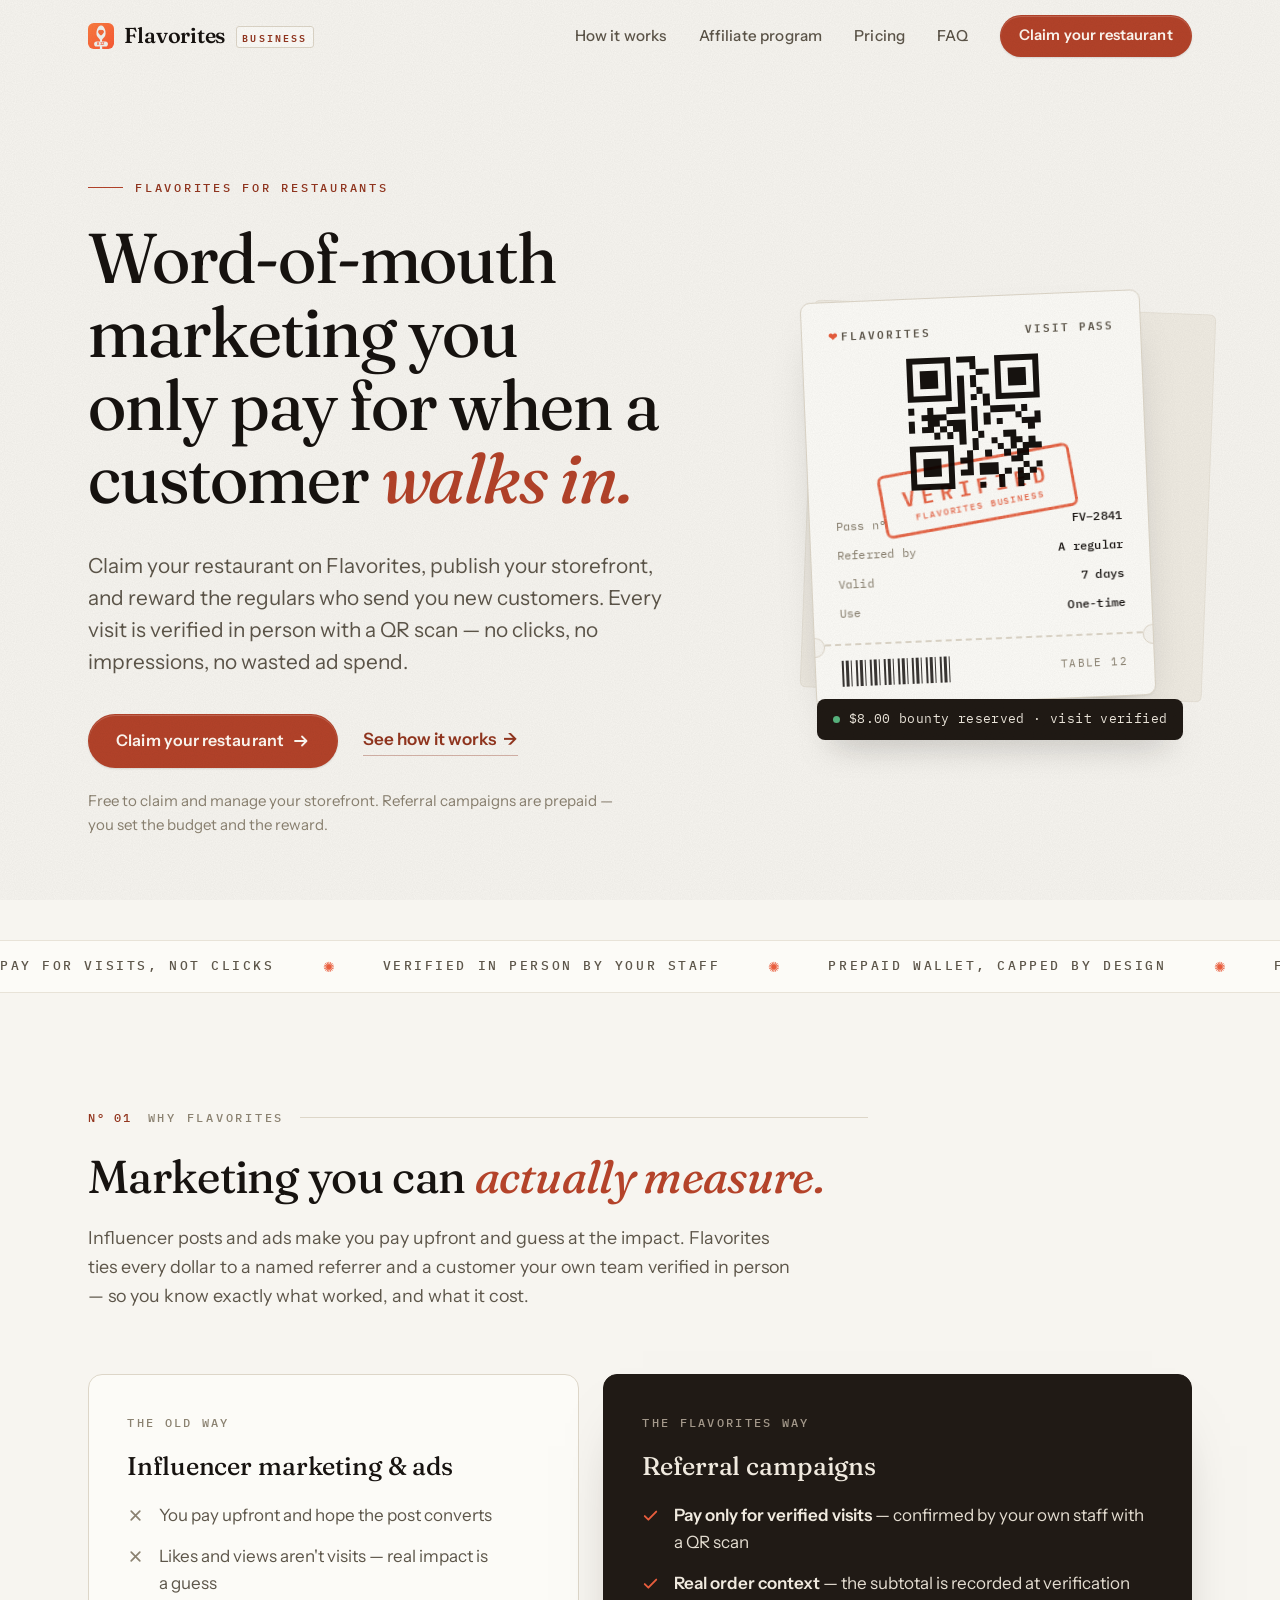
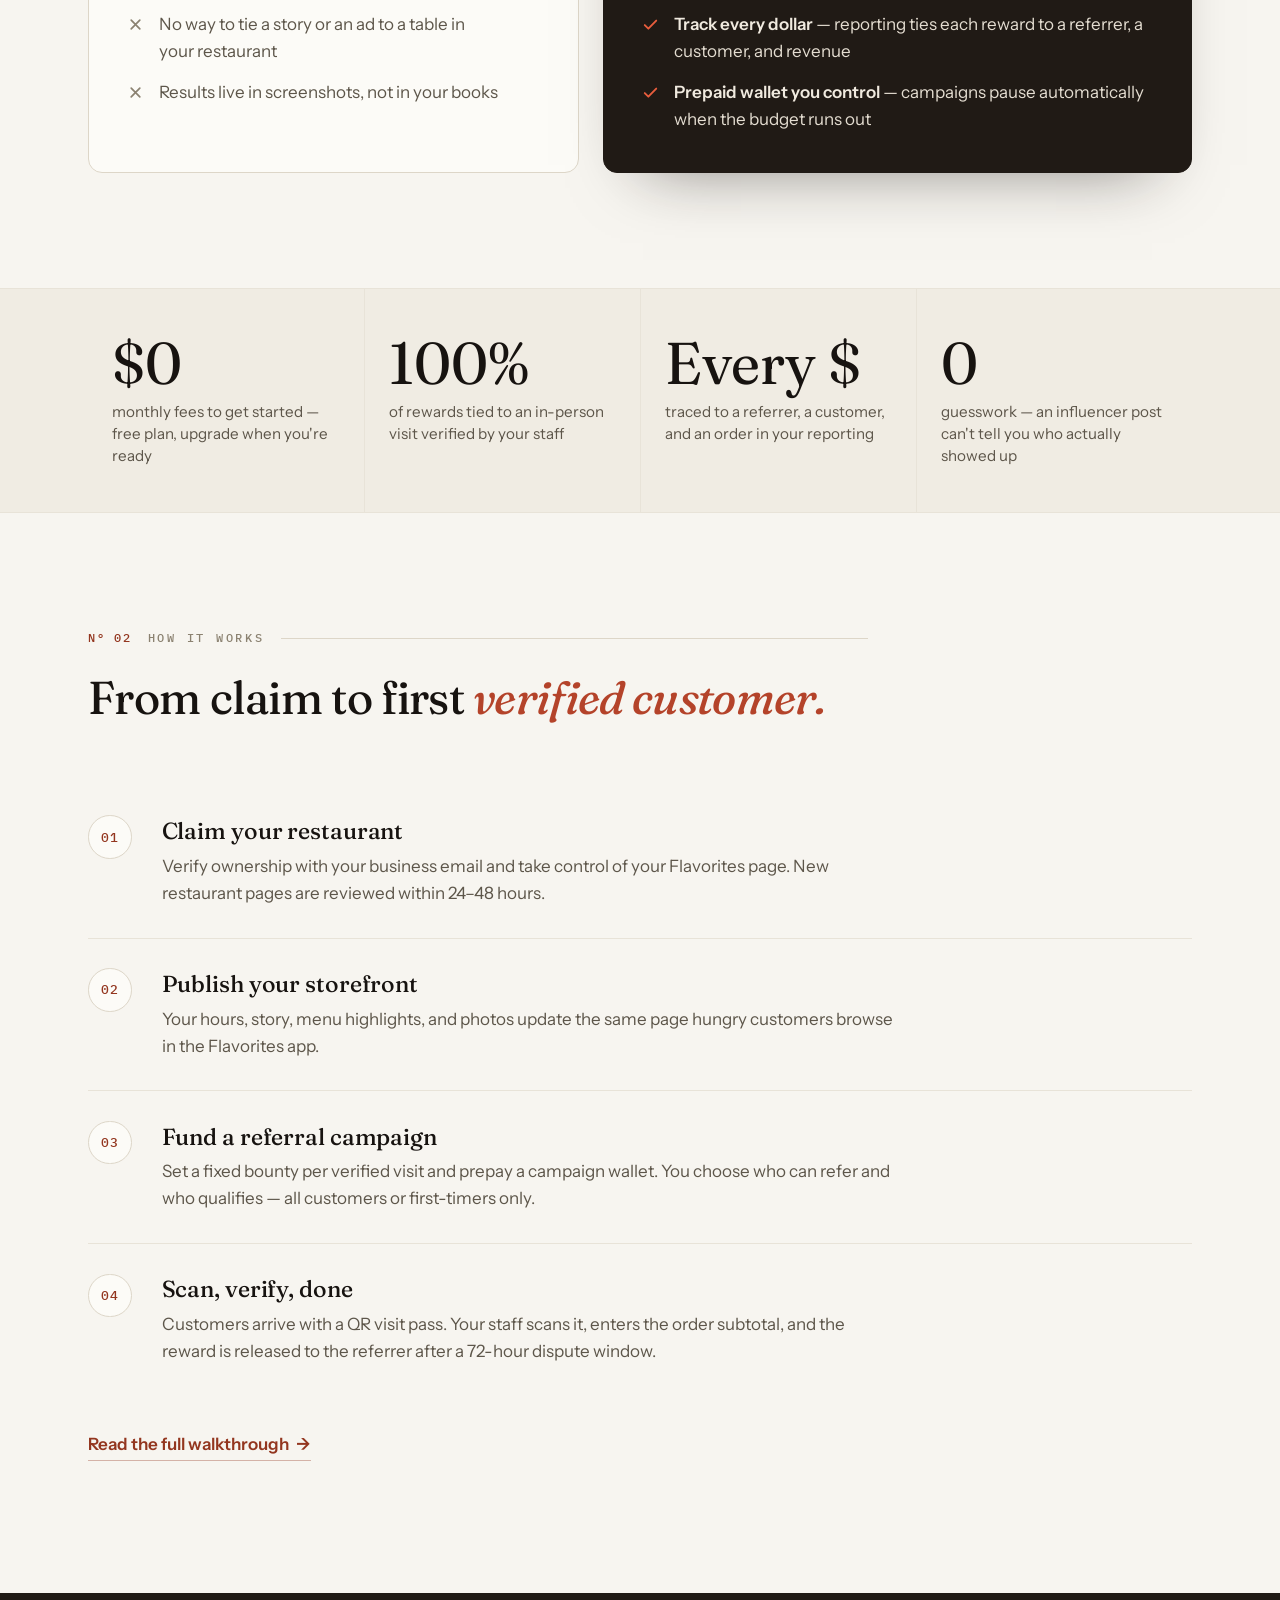
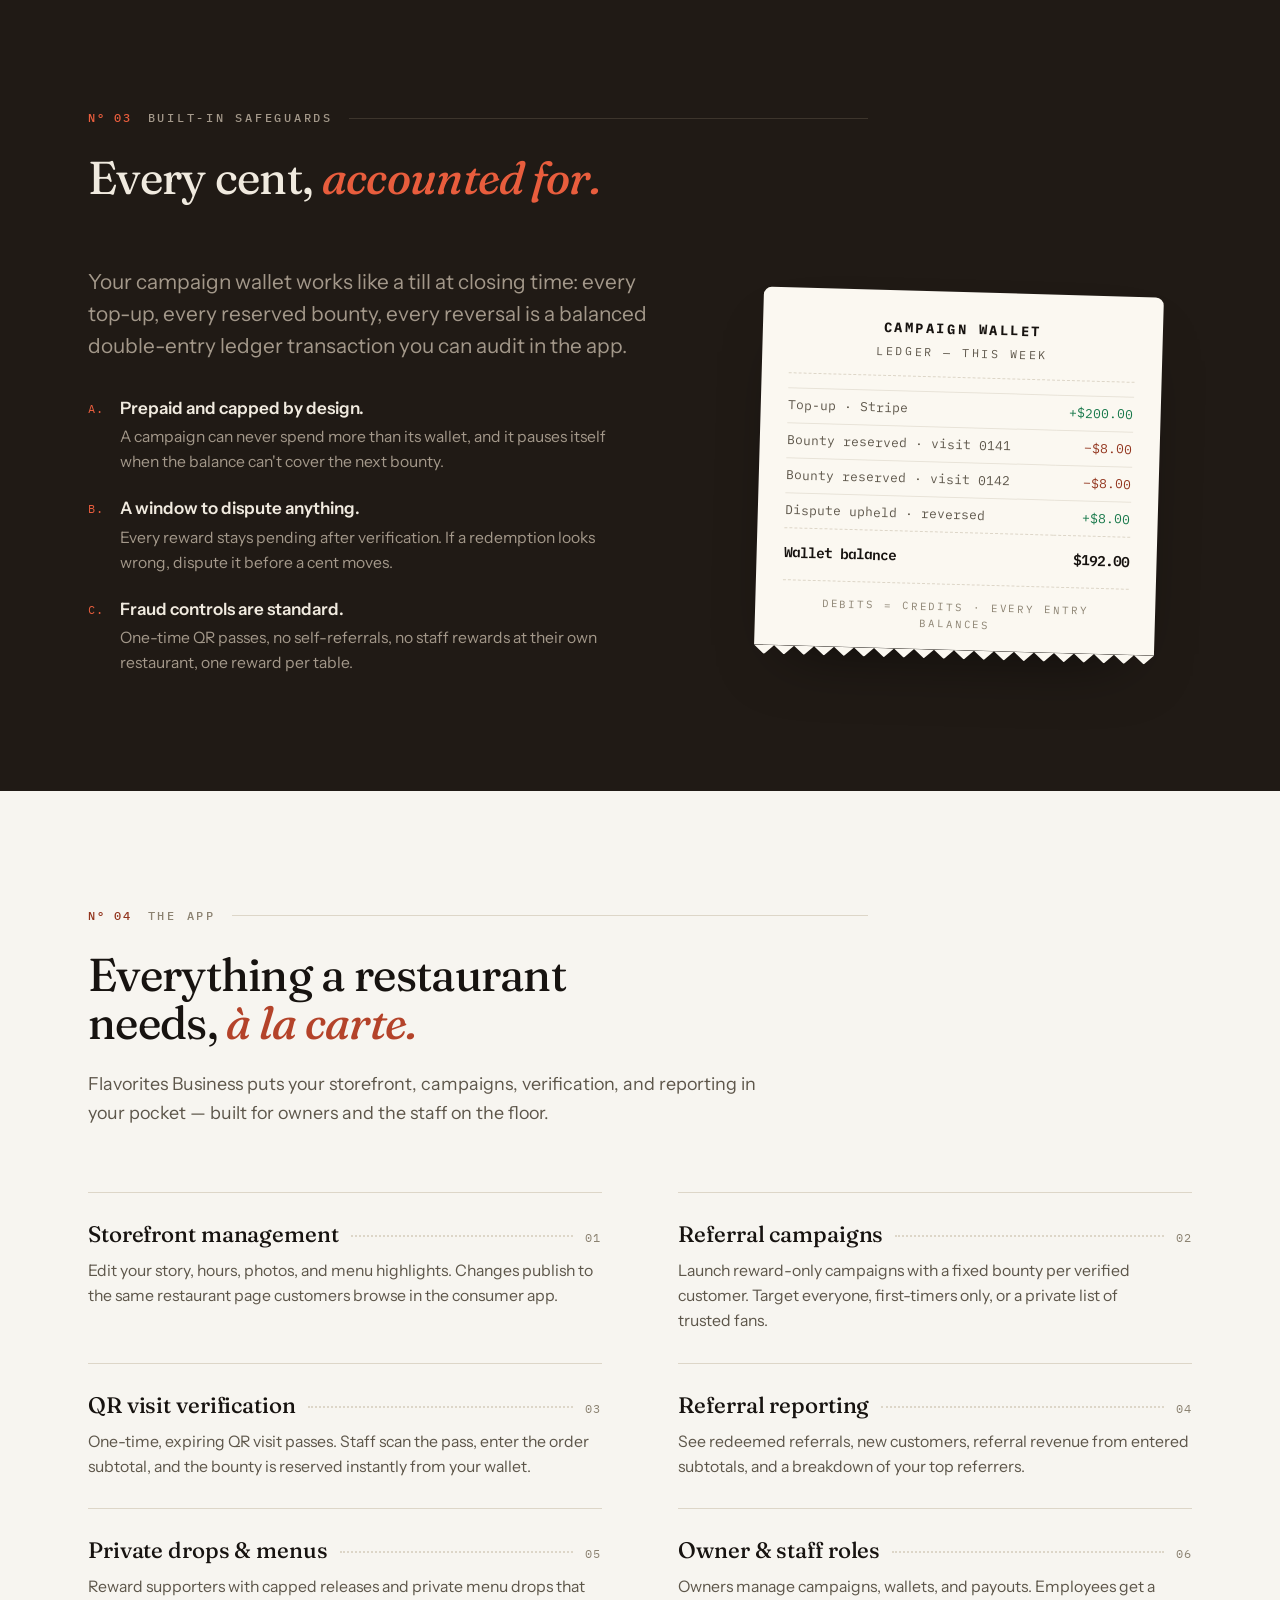
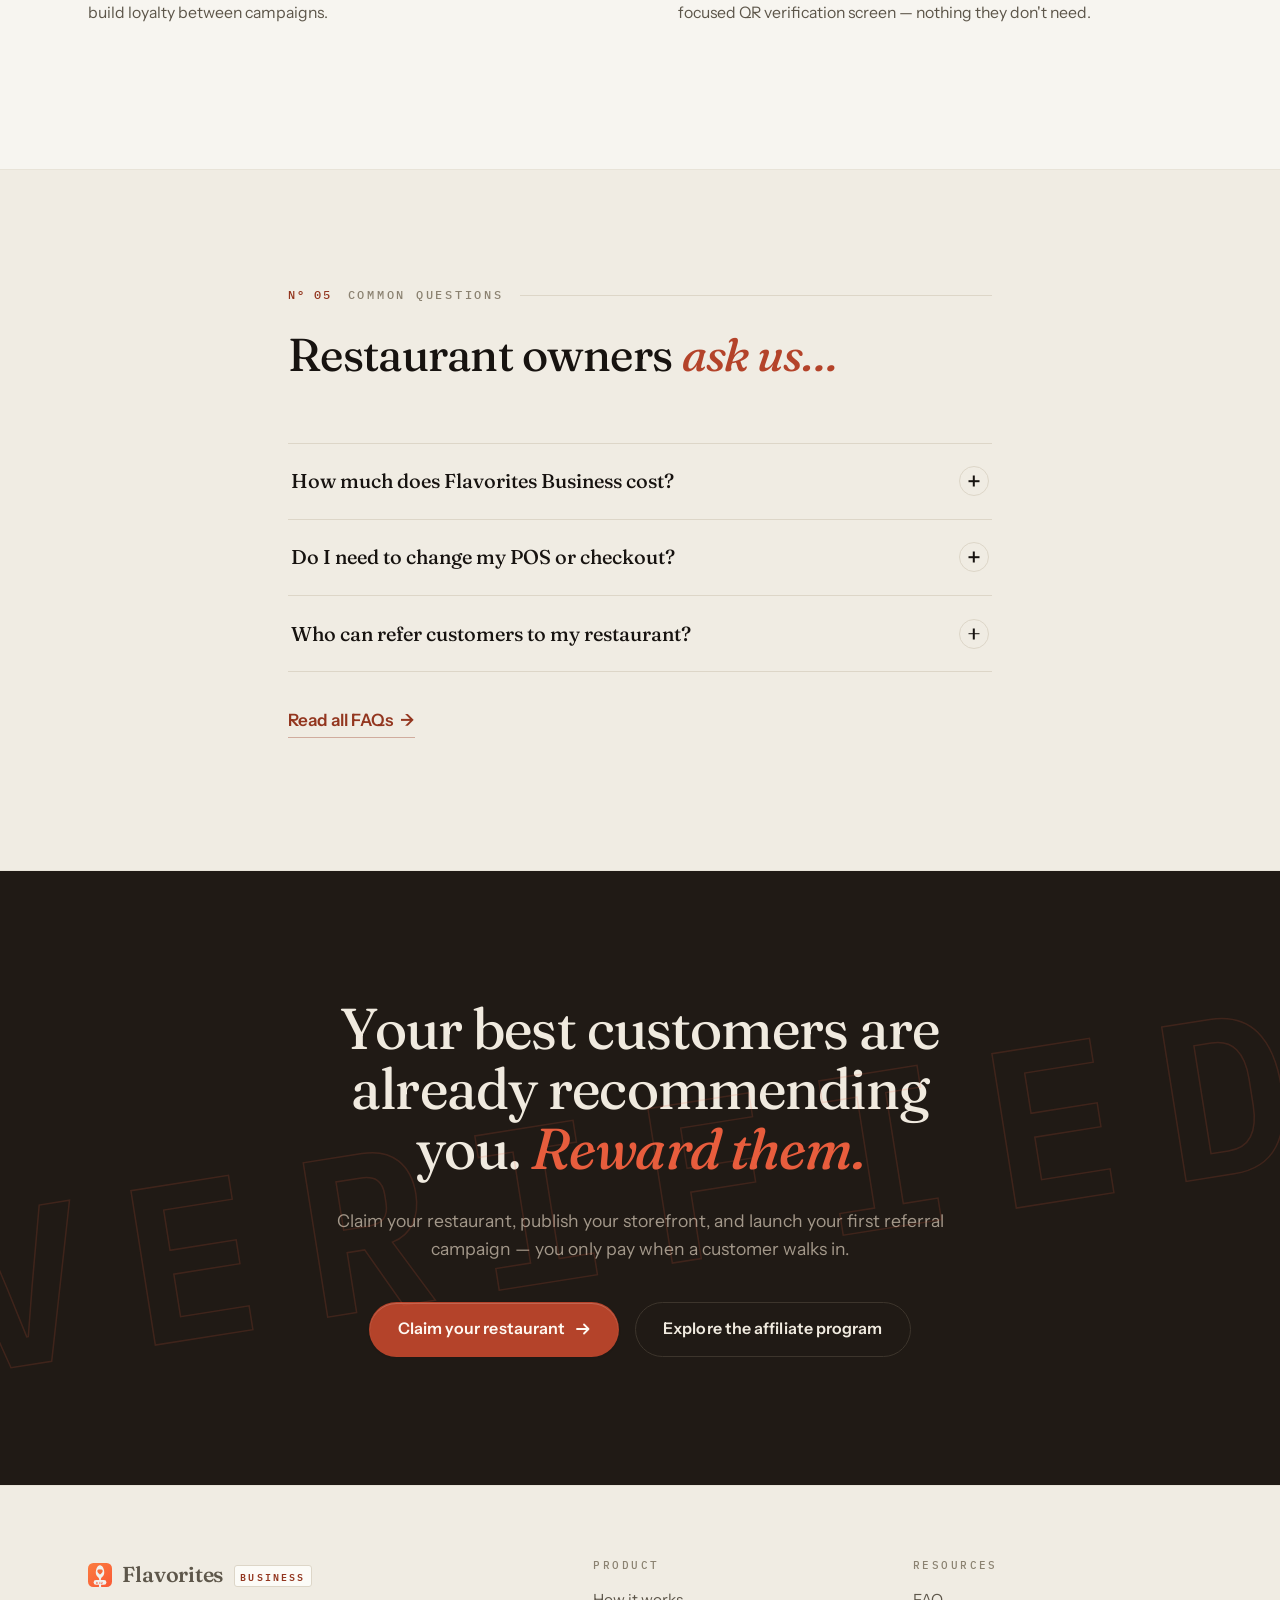
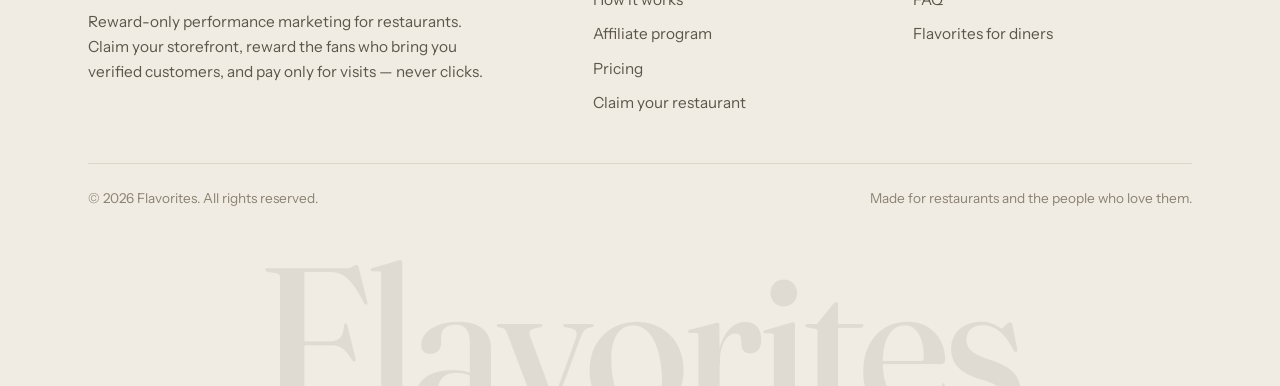
==== commit bb8f5ba6: "Switch business mark to the normal app logo with a BIZ badge The white-tile inversion disappeared on" ====
--- a/index.html
+++ b/index.html
@@ -62,7 +62,7 @@
   <header class="site-header">
     <div class="container">
       <a class="brand" href="/">
-        <svg width="26" height="26" viewBox="0 0 64 64" aria-hidden="true"><rect width="64" height="64" rx="14" fill="#FCFBF7"/><path fill="#E85D3D" d="M31.4 6.2 33.2 6.3 35.4 7.0 37.0 8.1 38.9 10.2 40.4 12.8 42.0 16.6 42.9 20.3 43.2 23.3 43.2 27.1 42.2 31.5 40.4 34.5 35.7 39.6 35.1 40.6 34.5 42.4 34.3 44.1 34.2 49.0 35.0 62.4 34.9 64.0 29.1 63.9 29.9 49.4 29.9 44.5 29.6 42.4 28.7 40.0 24.3 35.3 22.5 32.6 21.7 30.8 21.1 28.9 20.8 25.6 20.9 22.6 21.4 19.3 22.5 15.4 23.6 12.8 25.7 9.5 27.2 8.0 29.1 6.8 31.3 6.2Z"/><path fill="#FCFBF7" d="M28.5 16.9 30.2 16.9 31.3 17.4 32.0 18.1 34.0 16.9 35.9 17.0 38.0 18.2 39.0 19.9 39.2 22.0 38.2 24.8 34.7 28.8 32.2 30.7 31.7 30.7 30.2 29.5 27.5 26.9 25.8 24.7 25.0 22.7 24.9 20.8 25.7 18.7 26.8 17.7 28.5 17.0Z"/><rect x=".75" y=".75" width="62.5" height="62.5" rx="13.6" fill="none" stroke="#DDD6C8" stroke-width="1.5"/></svg>
+        <svg width="26" height="26" viewBox="0 0 64 64" aria-hidden="true"><defs><linearGradient id="fbz-bg" x1="10" y1="4" x2="56" y2="62" gradientUnits="userSpaceOnUse"><stop stop-color="#FB793F"/><stop offset="1" stop-color="#FA5C36"/></linearGradient><clipPath id="fbz-tile"><rect width="64" height="64" rx="14"/></clipPath></defs><g clip-path="url(#fbz-tile)"><rect width="64" height="64" fill="url(#fbz-bg)"/><path fill="#F1F2EF" d="M31.4 6.2 33.2 6.3 35.4 7.0 37.0 8.1 38.9 10.2 40.4 12.8 42.0 16.6 42.9 20.3 43.2 23.3 43.2 27.1 42.2 31.5 40.4 34.5 35.7 39.6 35.1 40.6 34.5 42.4 34.3 44.1 34.2 49.0 35.0 62.4 34.9 64.0 29.1 63.9 29.9 49.4 29.9 44.5 29.6 42.4 28.7 40.0 24.3 35.3 22.5 32.6 21.7 30.8 21.1 28.9 20.8 25.6 20.9 22.6 21.4 19.3 22.5 15.4 23.6 12.8 25.7 9.5 27.2 8.0 29.1 6.8 31.3 6.2Z"/><path fill="#F66B3C" d="M28.5 16.9 30.2 16.9 31.3 17.4 32.0 18.1 34.0 16.9 35.9 17.0 38.0 18.2 39.0 19.9 39.2 22.0 38.2 24.8 34.7 28.8 32.2 30.7 31.7 30.7 30.2 29.5 27.5 26.9 25.8 24.7 25.0 22.7 24.9 20.8 25.7 18.7 26.8 17.7 28.5 17.0Z"/><rect x="15" y="45.5" width="34" height="12.5" rx="6.25" fill="#F1F2EF"/><text x="32" y="55" text-anchor="middle" font-family="&#39;IBM Plex Mono&#39;, ui-monospace, Menlo, monospace" font-weight="700" font-size="9" letter-spacing="1.5" fill="#FA5C36">BIZ</text></g></svg>
         Flavorites <span class="brand-badge">Business</span>
       </a>
       <nav class="site-nav" aria-label="Main">
@@ -319,7 +319,7 @@
       <div class="footer-grid">
         <div class="footer-brand">
           <a class="brand" href="/">
-            <svg width="24" height="24" viewBox="0 0 64 64" aria-hidden="true"><rect width="64" height="64" rx="14" fill="#FCFBF7"/><path fill="#E85D3D" d="M31.4 6.2 33.2 6.3 35.4 7.0 37.0 8.1 38.9 10.2 40.4 12.8 42.0 16.6 42.9 20.3 43.2 23.3 43.2 27.1 42.2 31.5 40.4 34.5 35.7 39.6 35.1 40.6 34.5 42.4 34.3 44.1 34.2 49.0 35.0 62.4 34.9 64.0 29.1 63.9 29.9 49.4 29.9 44.5 29.6 42.4 28.7 40.0 24.3 35.3 22.5 32.6 21.7 30.8 21.1 28.9 20.8 25.6 20.9 22.6 21.4 19.3 22.5 15.4 23.6 12.8 25.7 9.5 27.2 8.0 29.1 6.8 31.3 6.2Z"/><path fill="#FCFBF7" d="M28.5 16.9 30.2 16.9 31.3 17.4 32.0 18.1 34.0 16.9 35.9 17.0 38.0 18.2 39.0 19.9 39.2 22.0 38.2 24.8 34.7 28.8 32.2 30.7 31.7 30.7 30.2 29.5 27.5 26.9 25.8 24.7 25.0 22.7 24.9 20.8 25.7 18.7 26.8 17.7 28.5 17.0Z"/><rect x=".75" y=".75" width="62.5" height="62.5" rx="13.6" fill="none" stroke="#DDD6C8" stroke-width="1.5"/></svg>
+            <svg width="24" height="24" viewBox="0 0 64 64" aria-hidden="true"><g clip-path="url(#fbz-tile)"><rect width="64" height="64" fill="url(#fbz-bg)"/><path fill="#F1F2EF" d="M31.4 6.2 33.2 6.3 35.4 7.0 37.0 8.1 38.9 10.2 40.4 12.8 42.0 16.6 42.9 20.3 43.2 23.3 43.2 27.1 42.2 31.5 40.4 34.5 35.7 39.6 35.1 40.6 34.5 42.4 34.3 44.1 34.2 49.0 35.0 62.4 34.9 64.0 29.1 63.9 29.9 49.4 29.9 44.5 29.6 42.4 28.7 40.0 24.3 35.3 22.5 32.6 21.7 30.8 21.1 28.9 20.8 25.6 20.9 22.6 21.4 19.3 22.5 15.4 23.6 12.8 25.7 9.5 27.2 8.0 29.1 6.8 31.3 6.2Z"/><path fill="#F66B3C" d="M28.5 16.9 30.2 16.9 31.3 17.4 32.0 18.1 34.0 16.9 35.9 17.0 38.0 18.2 39.0 19.9 39.2 22.0 38.2 24.8 34.7 28.8 32.2 30.7 31.7 30.7 30.2 29.5 27.5 26.9 25.8 24.7 25.0 22.7 24.9 20.8 25.7 18.7 26.8 17.7 28.5 17.0Z"/><rect x="15" y="45.5" width="34" height="12.5" rx="6.25" fill="#F1F2EF"/><text x="32" y="55" text-anchor="middle" font-family="&#39;IBM Plex Mono&#39;, ui-monospace, Menlo, monospace" font-weight="700" font-size="9" letter-spacing="1.5" fill="#FA5C36">BIZ</text></g></svg>
             Flavorites <span class="brand-badge">Business</span>
           </a>
           <p>Reward-only performance marketing for restaurants. Claim your storefront, reward the fans who bring you verified customers, and pay only for visits — never clicks.</p>
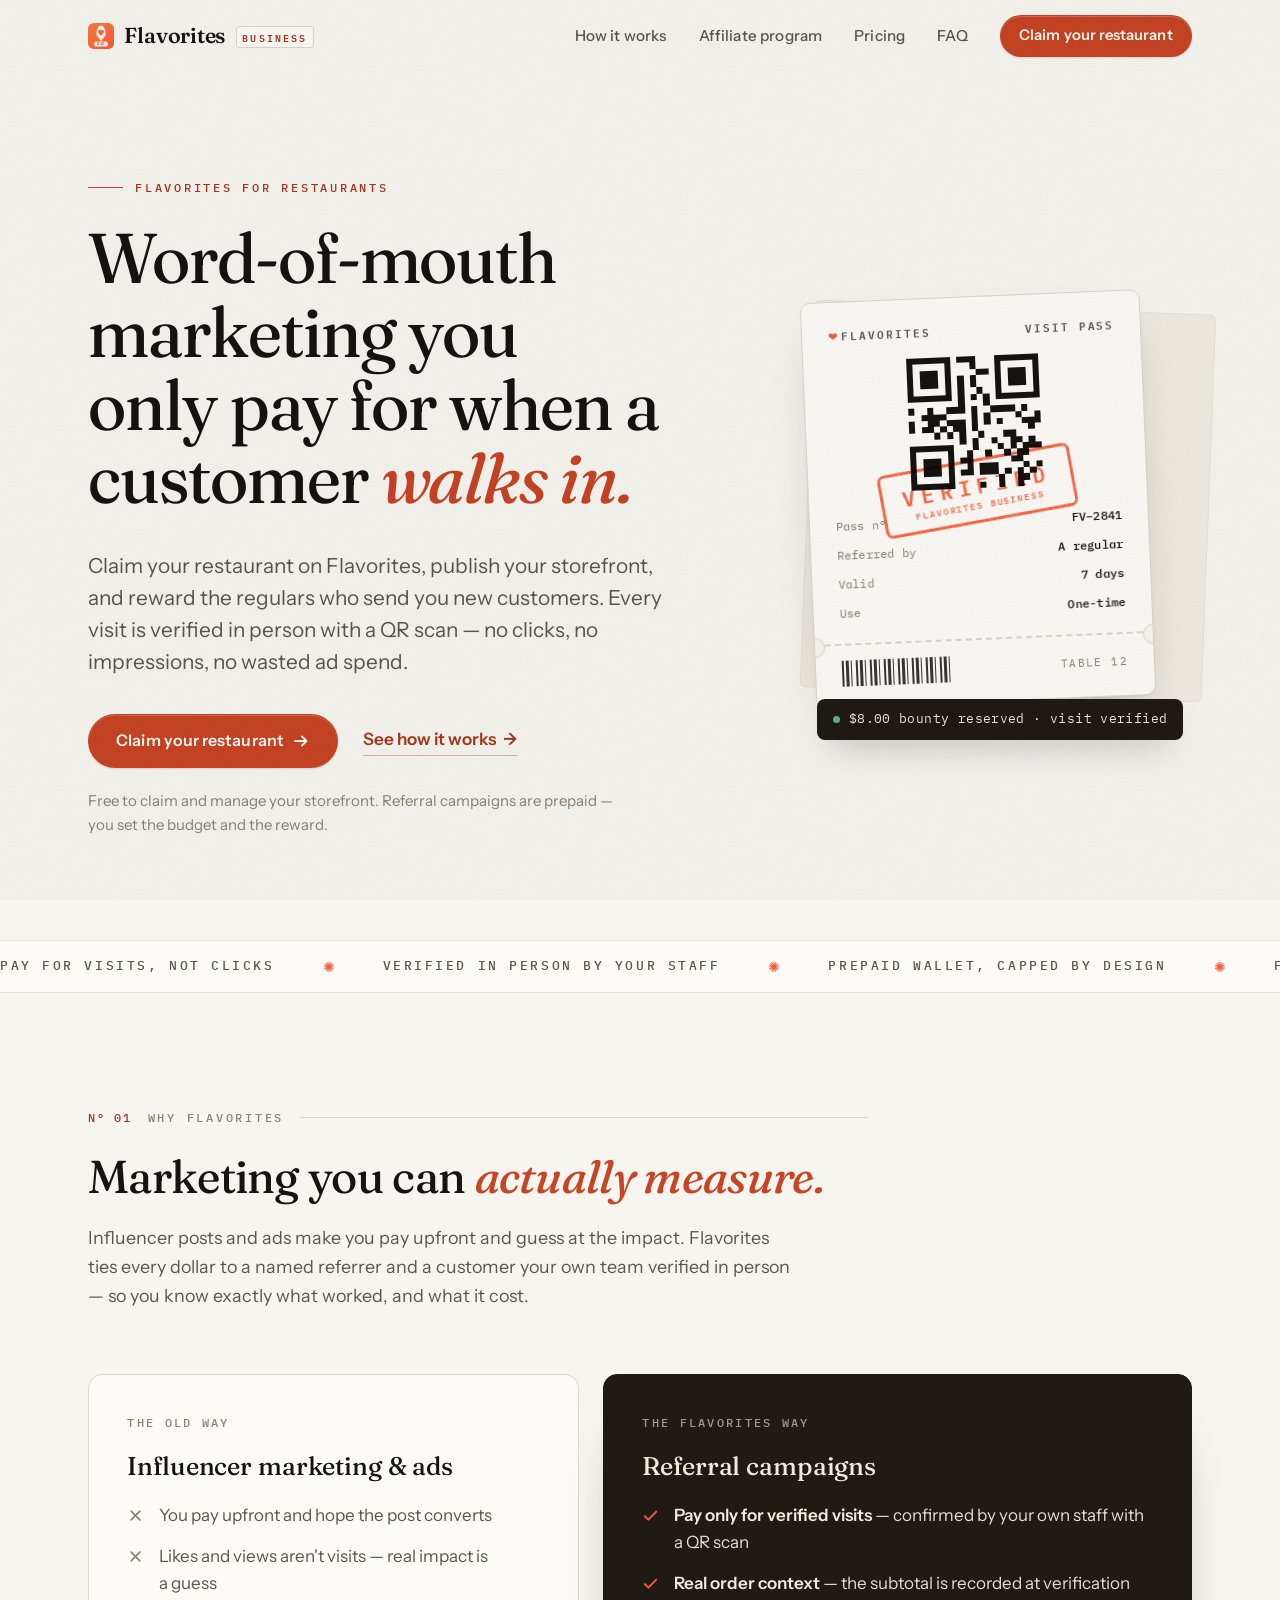
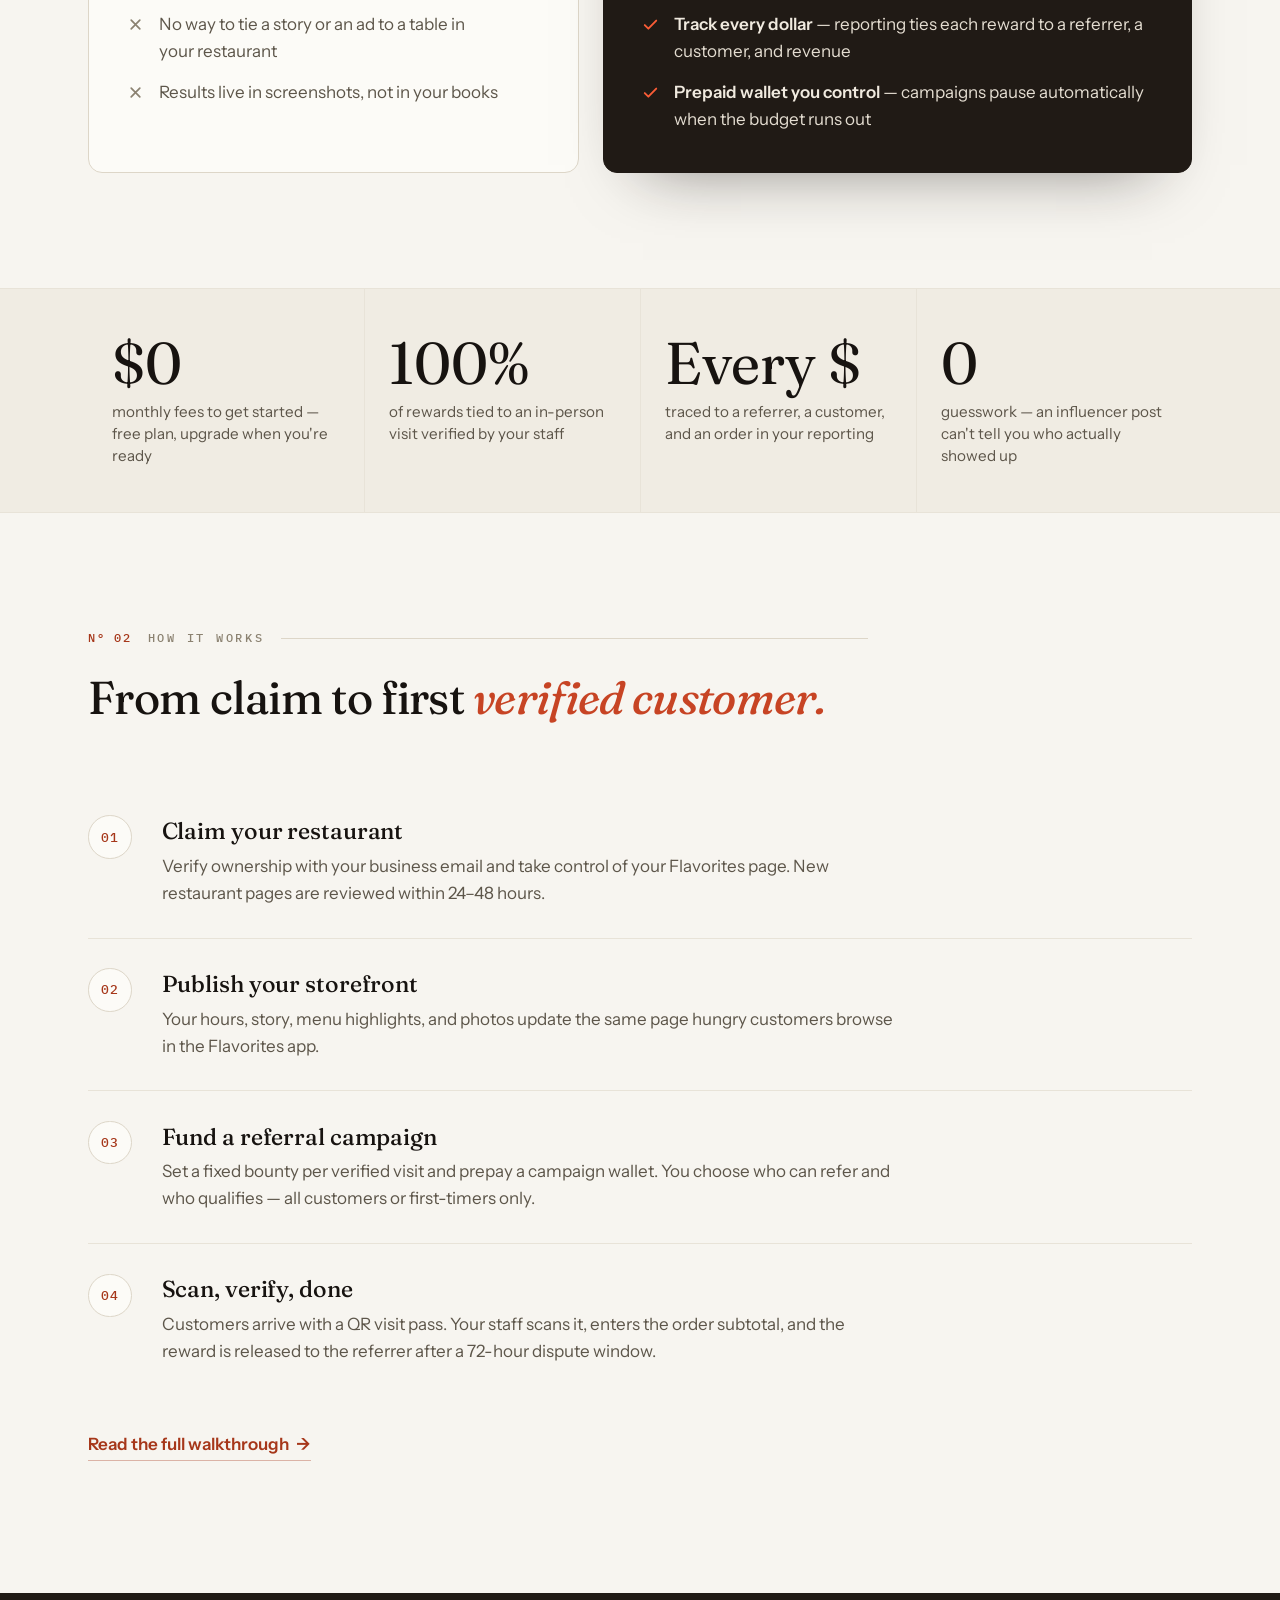
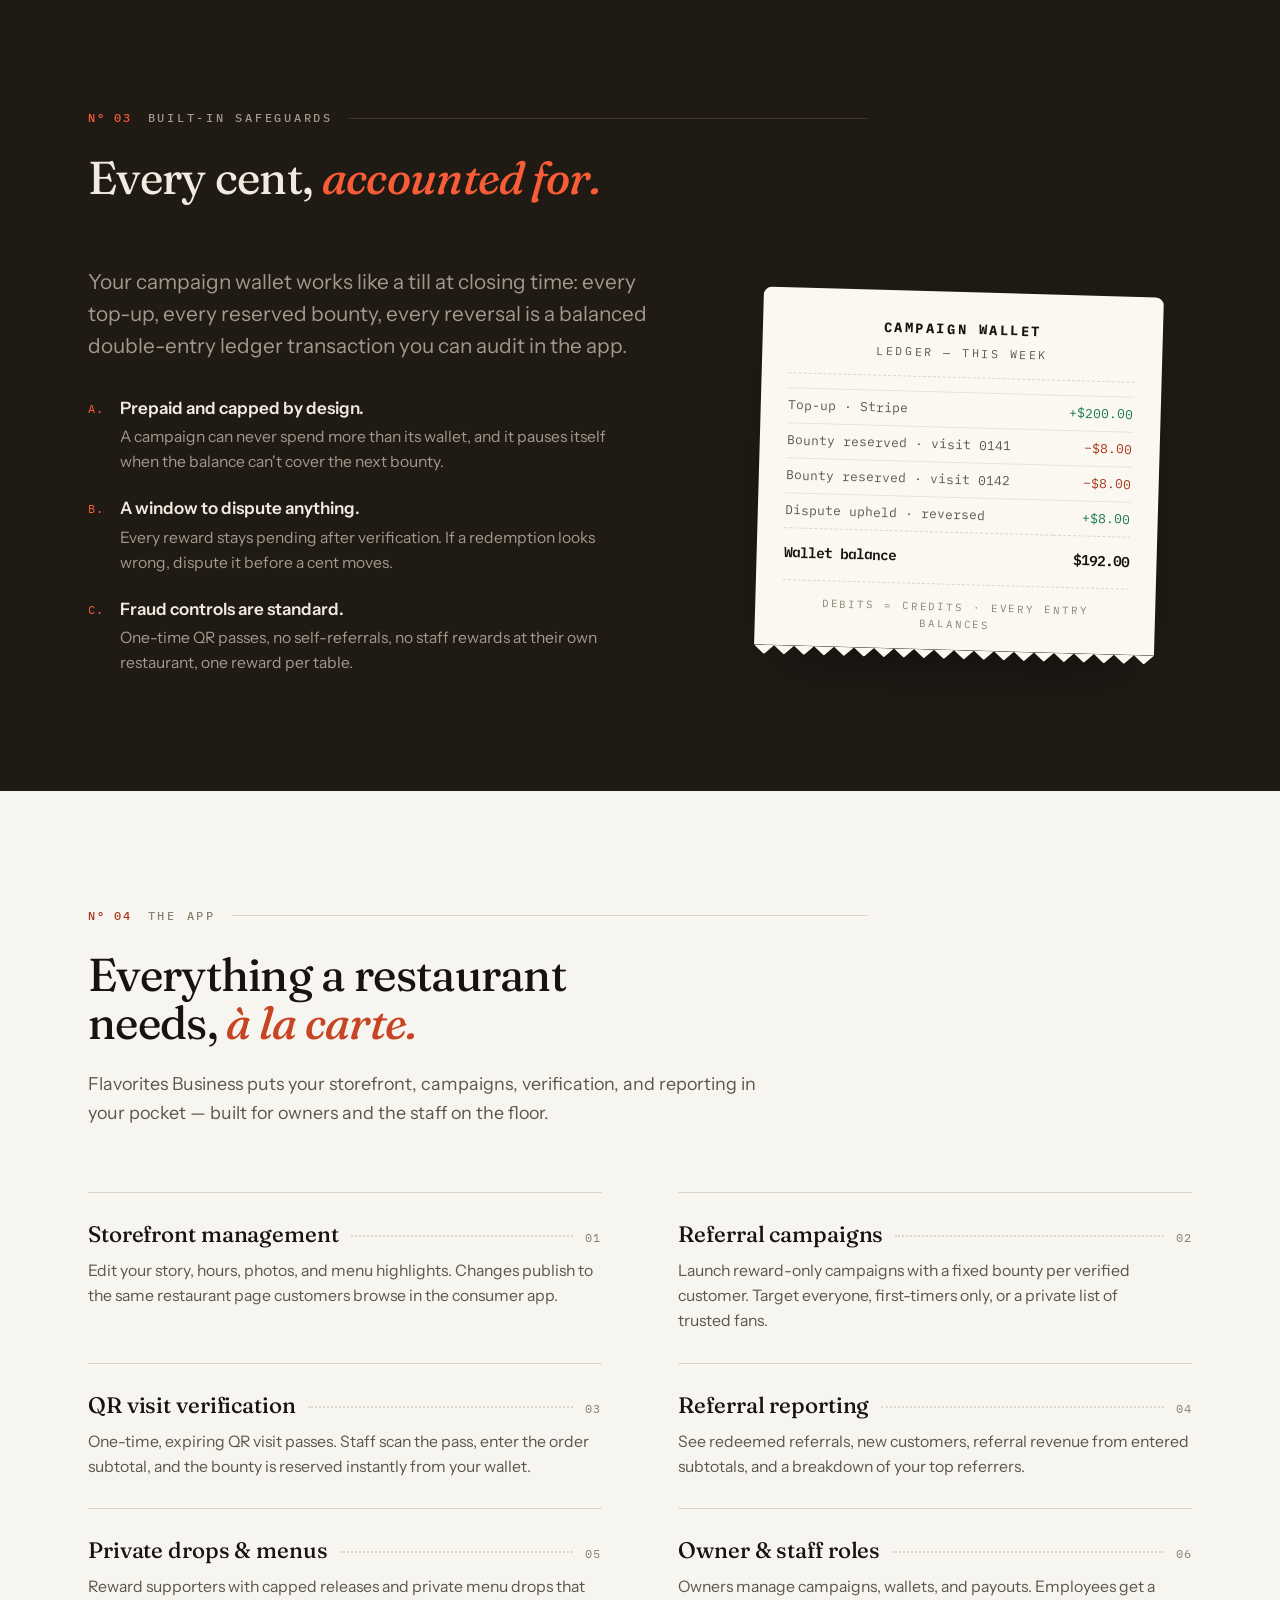
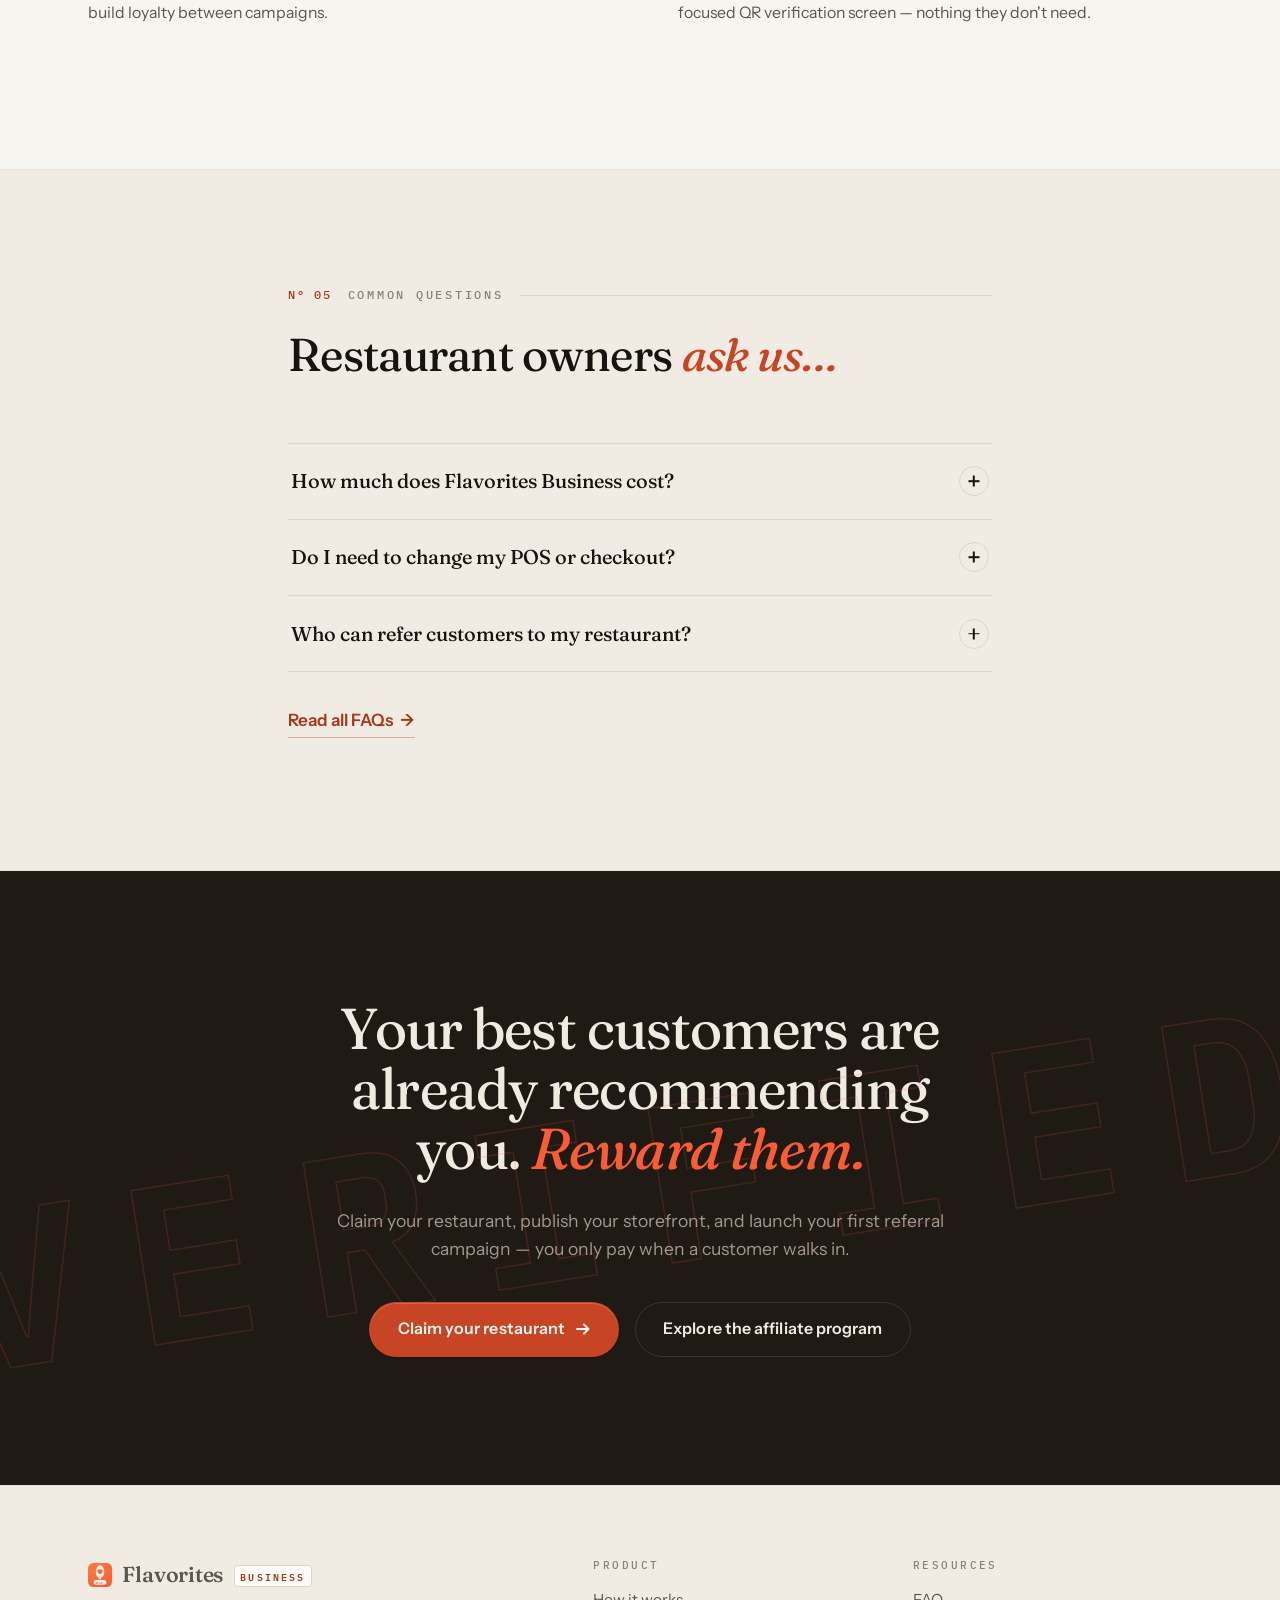
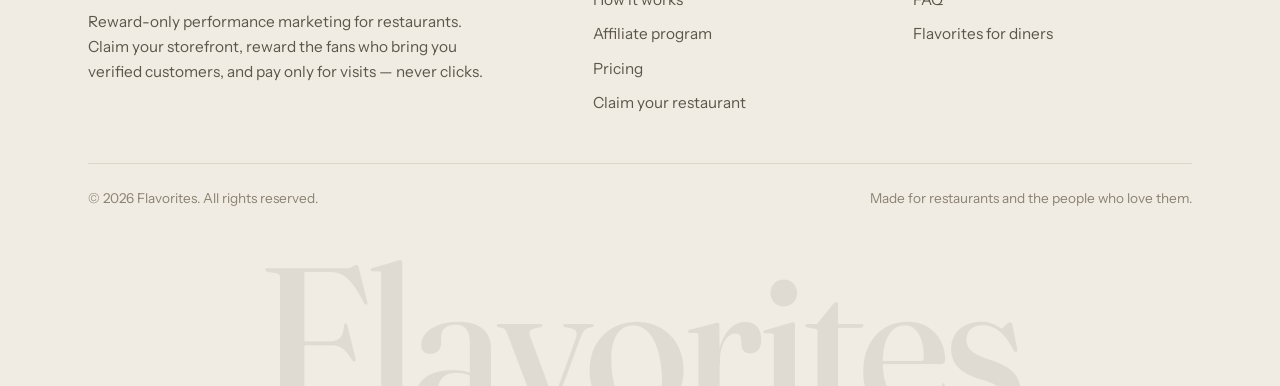
==== commit 92d193b5: "End spoon handle above BIZ pill; match site orange to logo - Spoon polygon clipped so the handle sto" ====
--- a/index.html
+++ b/index.html
@@ -62,7 +62,7 @@
   <header class="site-header">
     <div class="container">
       <a class="brand" href="/">
-        <svg width="26" height="26" viewBox="0 0 64 64" aria-hidden="true"><defs><linearGradient id="fbz-bg" x1="10" y1="4" x2="56" y2="62" gradientUnits="userSpaceOnUse"><stop stop-color="#FB793F"/><stop offset="1" stop-color="#FA5C36"/></linearGradient><clipPath id="fbz-tile"><rect width="64" height="64" rx="14"/></clipPath></defs><g clip-path="url(#fbz-tile)"><rect width="64" height="64" fill="url(#fbz-bg)"/><path fill="#F1F2EF" d="M31.4 6.2 33.2 6.3 35.4 7.0 37.0 8.1 38.9 10.2 40.4 12.8 42.0 16.6 42.9 20.3 43.2 23.3 43.2 27.1 42.2 31.5 40.4 34.5 35.7 39.6 35.1 40.6 34.5 42.4 34.3 44.1 34.2 49.0 35.0 62.4 34.9 64.0 29.1 63.9 29.9 49.4 29.9 44.5 29.6 42.4 28.7 40.0 24.3 35.3 22.5 32.6 21.7 30.8 21.1 28.9 20.8 25.6 20.9 22.6 21.4 19.3 22.5 15.4 23.6 12.8 25.7 9.5 27.2 8.0 29.1 6.8 31.3 6.2Z"/><path fill="#F66B3C" d="M28.5 16.9 30.2 16.9 31.3 17.4 32.0 18.1 34.0 16.9 35.9 17.0 38.0 18.2 39.0 19.9 39.2 22.0 38.2 24.8 34.7 28.8 32.2 30.7 31.7 30.7 30.2 29.5 27.5 26.9 25.8 24.7 25.0 22.7 24.9 20.8 25.7 18.7 26.8 17.7 28.5 17.0Z"/><rect x="15" y="45.5" width="34" height="12.5" rx="6.25" fill="#F1F2EF"/><text x="32" y="55" text-anchor="middle" font-family="&#39;IBM Plex Mono&#39;, ui-monospace, Menlo, monospace" font-weight="700" font-size="9" letter-spacing="1.5" fill="#FA5C36">BIZ</text></g></svg>
+        <svg width="26" height="26" viewBox="0 0 64 64" aria-hidden="true"><defs><linearGradient id="fbz-bg" x1="10" y1="4" x2="56" y2="62" gradientUnits="userSpaceOnUse"><stop stop-color="#FB793F"/><stop offset="1" stop-color="#FA5C36"/></linearGradient><clipPath id="fbz-tile"><rect width="64" height="64" rx="14"/></clipPath></defs><g clip-path="url(#fbz-tile)"><rect width="64" height="64" fill="url(#fbz-bg)"/><path fill="#F1F2EF" d="M31.4 6.2 33.2 6.3 35.4 7.0 37.0 8.1 38.9 10.2 40.5 12.8 42.0 16.6 42.9 20.3 43.2 23.2 43.2 27.1 42.2 31.5 40.4 34.5 35.7 39.6 35.1 40.6 34.5 42.4 34.4 43.0 29.7 43.0 29.6 42.4 28.6 40.0 24.4 35.3 22.5 32.6 21.7 30.8 21.1 28.9 20.8 25.6 20.9 22.6 21.4 19.3 22.5 15.4 23.6 12.8 25.7 9.5 27.2 8.0 29.1 6.8 31.3 6.2Z"/><path fill="#F66B3C" d="M28.5 16.9 30.2 16.9 31.3 17.4 32.0 18.1 34.0 16.9 35.9 17.0 38.0 18.2 39.0 19.9 39.2 22.0 38.2 24.8 34.7 28.8 32.2 30.7 31.7 30.7 30.2 29.5 27.5 26.9 25.8 24.7 25.0 22.7 24.9 20.8 25.7 18.7 26.8 17.7 28.5 17.0Z"/><rect x="15" y="45.5" width="34" height="12.5" rx="6.25" fill="#F1F2EF"/><text x="32" y="55" text-anchor="middle" font-family="&#39;IBM Plex Mono&#39;, ui-monospace, Menlo, monospace" font-weight="700" font-size="9" letter-spacing="1.5" fill="#FA5C36">BIZ</text></g></svg>
         Flavorites <span class="brand-badge">Business</span>
       </a>
       <nav class="site-nav" aria-label="Main">
@@ -319,7 +319,7 @@
       <div class="footer-grid">
         <div class="footer-brand">
           <a class="brand" href="/">
-            <svg width="24" height="24" viewBox="0 0 64 64" aria-hidden="true"><g clip-path="url(#fbz-tile)"><rect width="64" height="64" fill="url(#fbz-bg)"/><path fill="#F1F2EF" d="M31.4 6.2 33.2 6.3 35.4 7.0 37.0 8.1 38.9 10.2 40.4 12.8 42.0 16.6 42.9 20.3 43.2 23.3 43.2 27.1 42.2 31.5 40.4 34.5 35.7 39.6 35.1 40.6 34.5 42.4 34.3 44.1 34.2 49.0 35.0 62.4 34.9 64.0 29.1 63.9 29.9 49.4 29.9 44.5 29.6 42.4 28.7 40.0 24.3 35.3 22.5 32.6 21.7 30.8 21.1 28.9 20.8 25.6 20.9 22.6 21.4 19.3 22.5 15.4 23.6 12.8 25.7 9.5 27.2 8.0 29.1 6.8 31.3 6.2Z"/><path fill="#F66B3C" d="M28.5 16.9 30.2 16.9 31.3 17.4 32.0 18.1 34.0 16.9 35.9 17.0 38.0 18.2 39.0 19.9 39.2 22.0 38.2 24.8 34.7 28.8 32.2 30.7 31.7 30.7 30.2 29.5 27.5 26.9 25.8 24.7 25.0 22.7 24.9 20.8 25.7 18.7 26.8 17.7 28.5 17.0Z"/><rect x="15" y="45.5" width="34" height="12.5" rx="6.25" fill="#F1F2EF"/><text x="32" y="55" text-anchor="middle" font-family="&#39;IBM Plex Mono&#39;, ui-monospace, Menlo, monospace" font-weight="700" font-size="9" letter-spacing="1.5" fill="#FA5C36">BIZ</text></g></svg>
+            <svg width="24" height="24" viewBox="0 0 64 64" aria-hidden="true"><g clip-path="url(#fbz-tile)"><rect width="64" height="64" fill="url(#fbz-bg)"/><path fill="#F1F2EF" d="M31.4 6.2 33.2 6.3 35.4 7.0 37.0 8.1 38.9 10.2 40.5 12.8 42.0 16.6 42.9 20.3 43.2 23.2 43.2 27.1 42.2 31.5 40.4 34.5 35.7 39.6 35.1 40.6 34.5 42.4 34.4 43.0 29.7 43.0 29.6 42.4 28.6 40.0 24.4 35.3 22.5 32.6 21.7 30.8 21.1 28.9 20.8 25.6 20.9 22.6 21.4 19.3 22.5 15.4 23.6 12.8 25.7 9.5 27.2 8.0 29.1 6.8 31.3 6.2Z"/><path fill="#F66B3C" d="M28.5 16.9 30.2 16.9 31.3 17.4 32.0 18.1 34.0 16.9 35.9 17.0 38.0 18.2 39.0 19.9 39.2 22.0 38.2 24.8 34.7 28.8 32.2 30.7 31.7 30.7 30.2 29.5 27.5 26.9 25.8 24.7 25.0 22.7 24.9 20.8 25.7 18.7 26.8 17.7 28.5 17.0Z"/><rect x="15" y="45.5" width="34" height="12.5" rx="6.25" fill="#F1F2EF"/><text x="32" y="55" text-anchor="middle" font-family="&#39;IBM Plex Mono&#39;, ui-monospace, Menlo, monospace" font-weight="700" font-size="9" letter-spacing="1.5" fill="#FA5C36">BIZ</text></g></svg>
             Flavorites <span class="brand-badge">Business</span>
           </a>
           <p>Reward-only performance marketing for restaurants. Claim your storefront, reward the fans who bring you verified customers, and pay only for visits — never clicks.</p>
--- a/styles.css
+++ b/styles.css
@@ -18,9 +18,9 @@
   --hairline: #e8e3d8;
 
   /* brand */
-  --terra: #e85d3d;
-  --terra-deep: #b4432a;
-  --terra-ink: #93361f;
+  --terra: #fa5c36;
+  --terra-deep: #c74424;
+  --terra-ink: #a6371a;
   --green: #17784a;
   --green-soft: #e5efe6;
 
@@ -1046,7 +1046,7 @@
   font-size: clamp(6rem, 18vw, 14rem);
   letter-spacing: 0.18em;
   color: transparent;
-  -webkit-text-stroke: 1.5px rgba(232, 93, 61, 0.16);
+  -webkit-text-stroke: 1.5px rgba(250, 92, 54, 0.16);
   pointer-events: none;
   white-space: nowrap;
 }
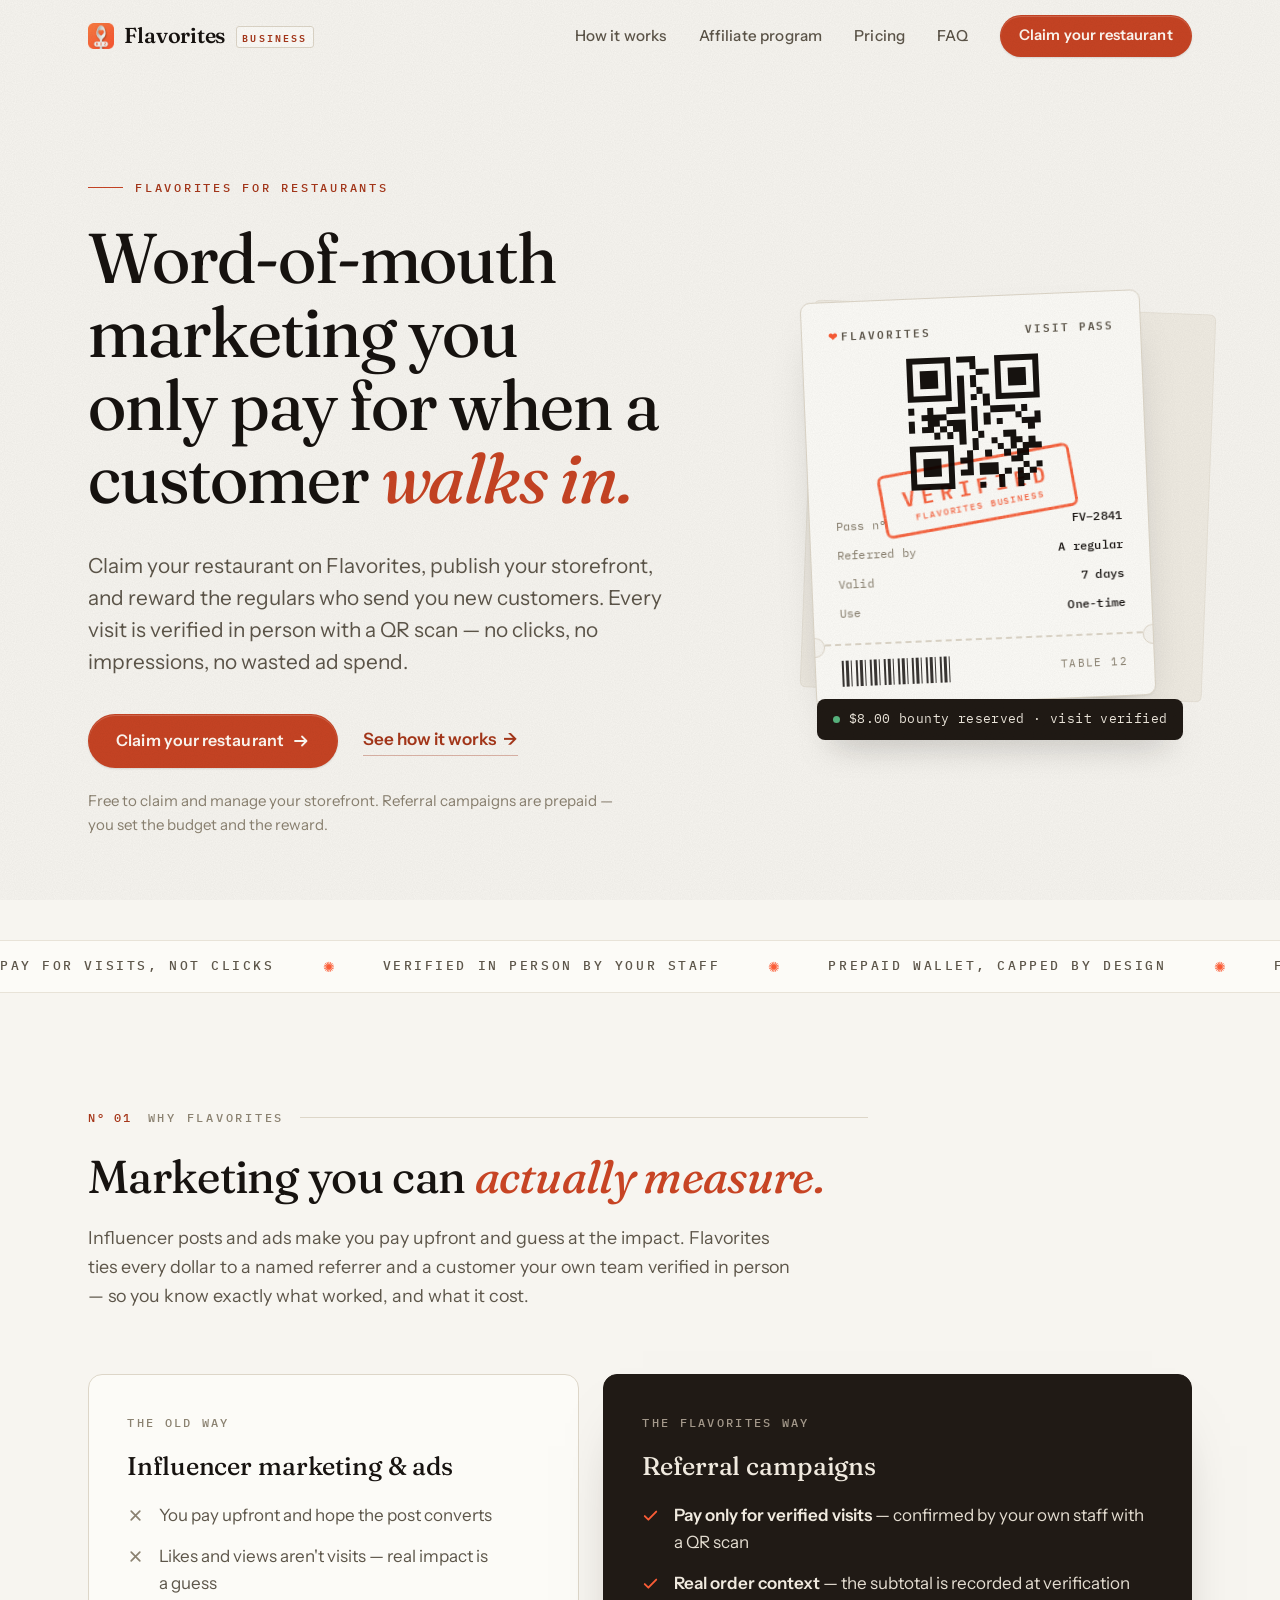
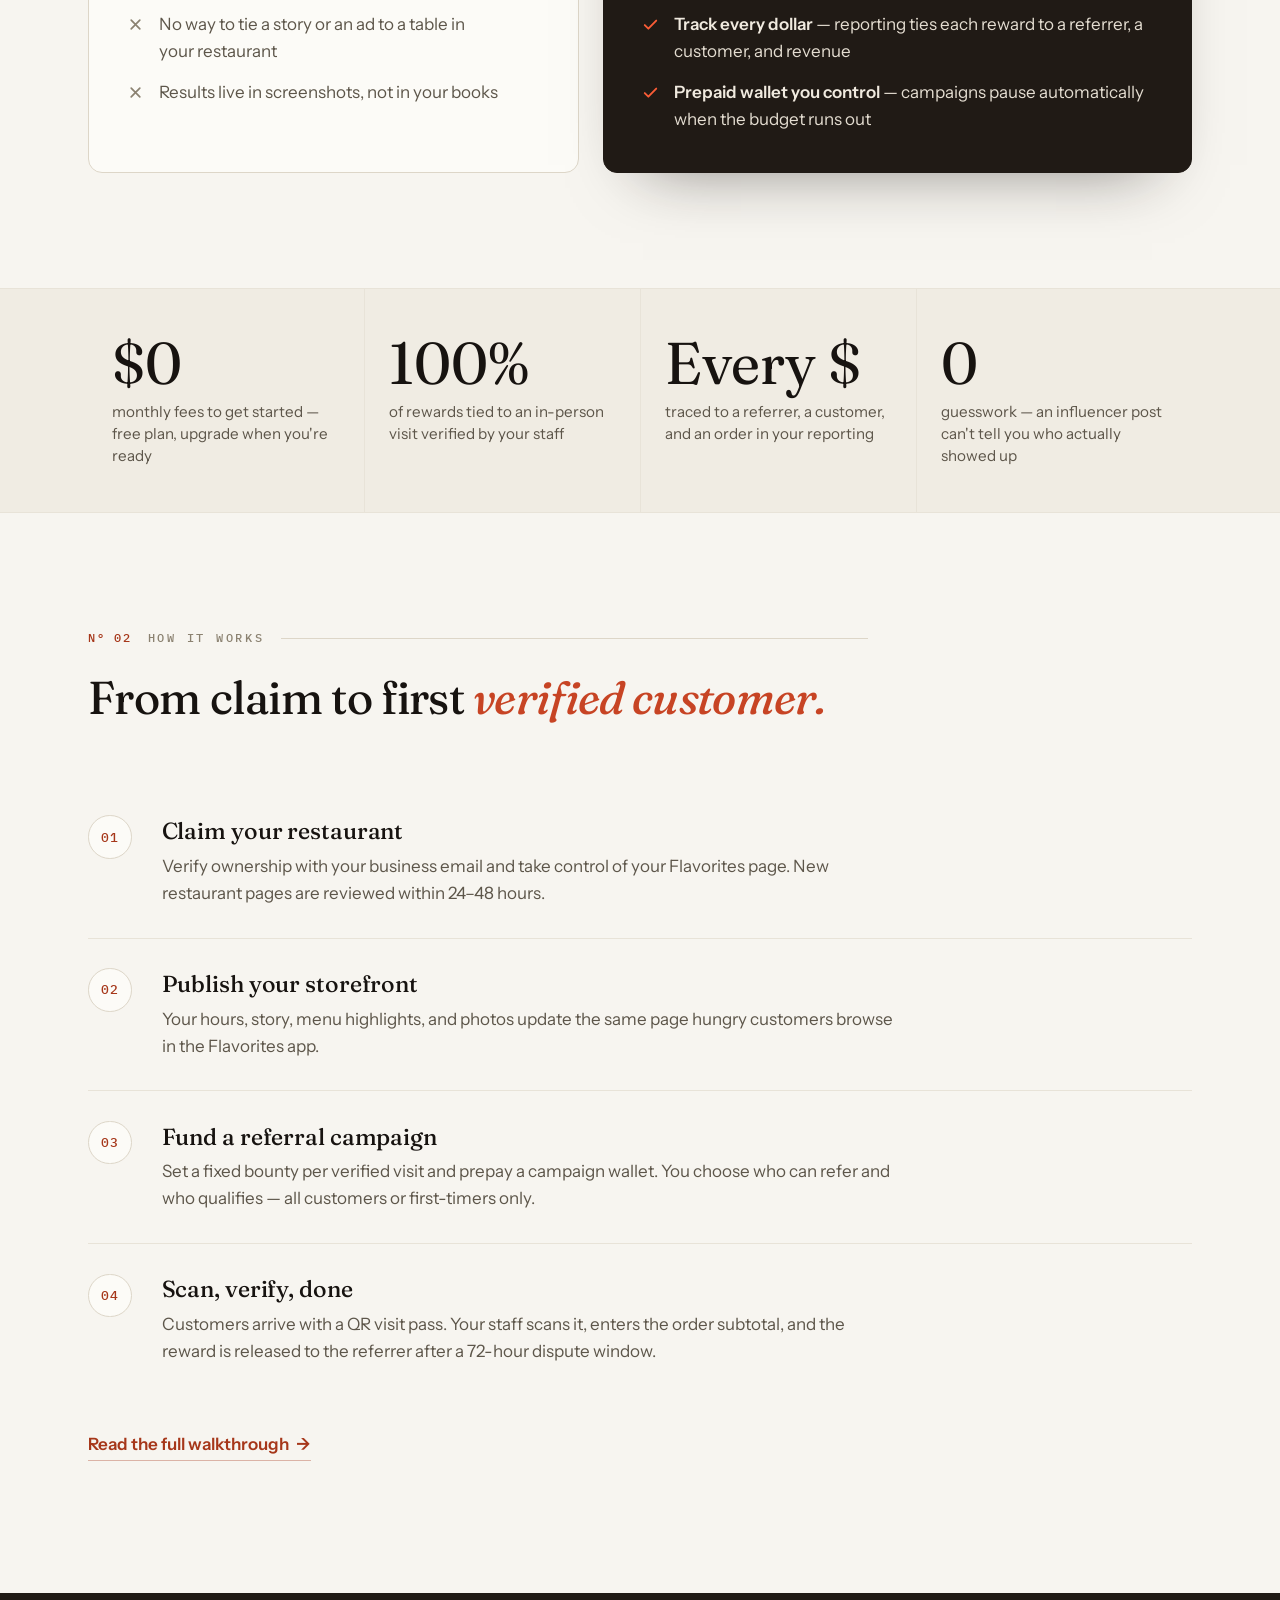
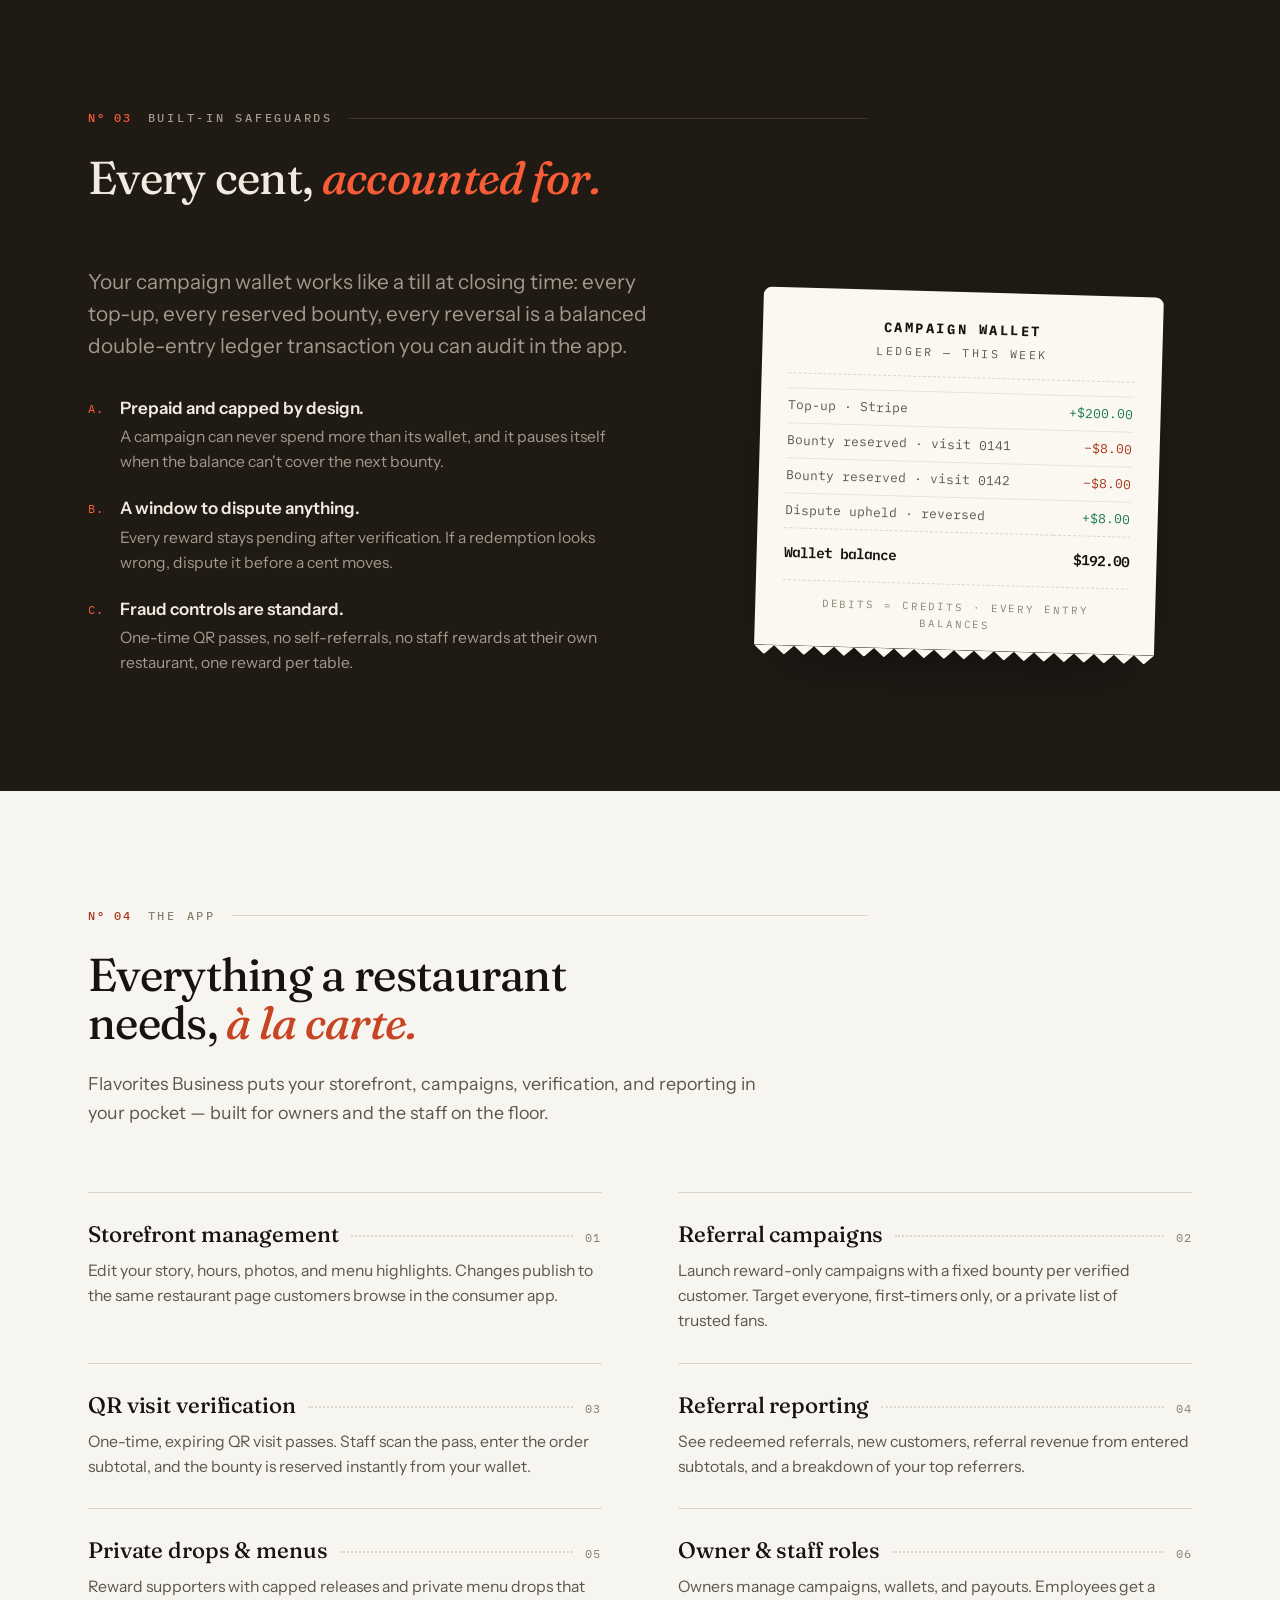
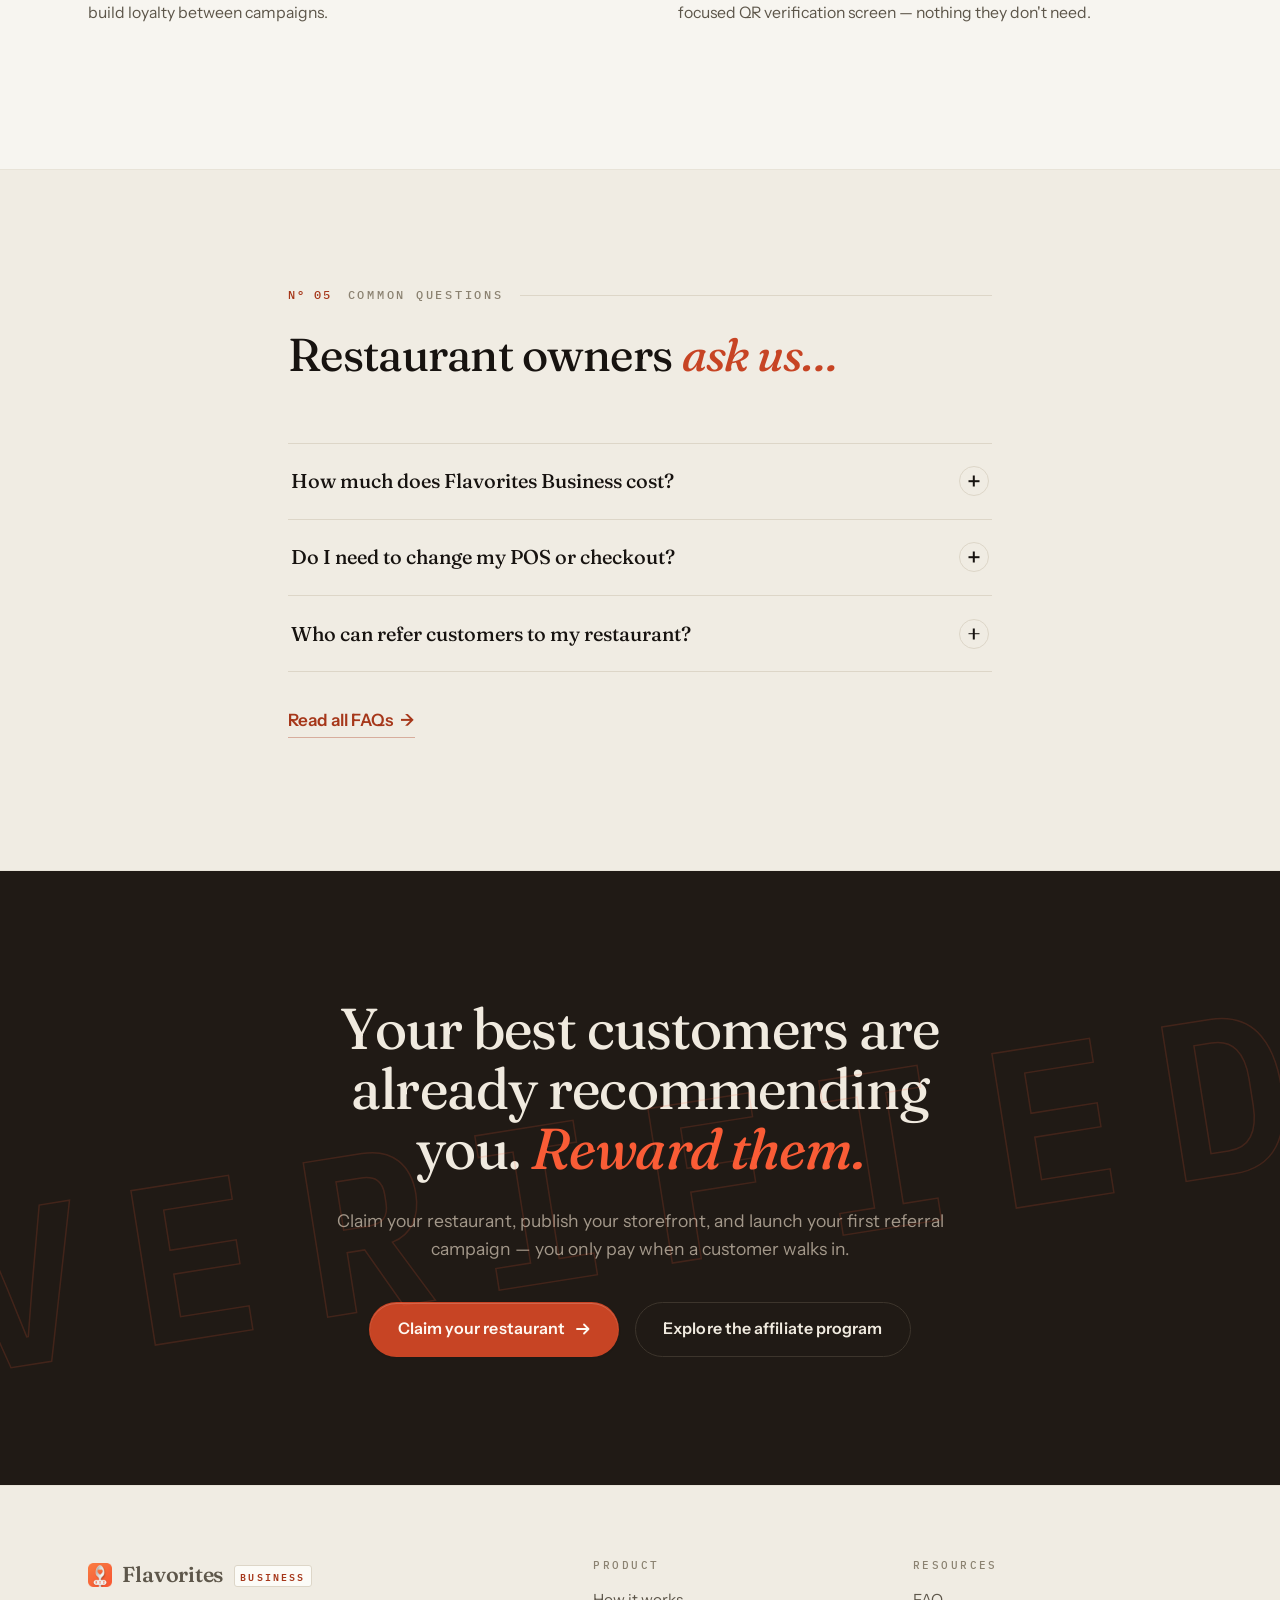
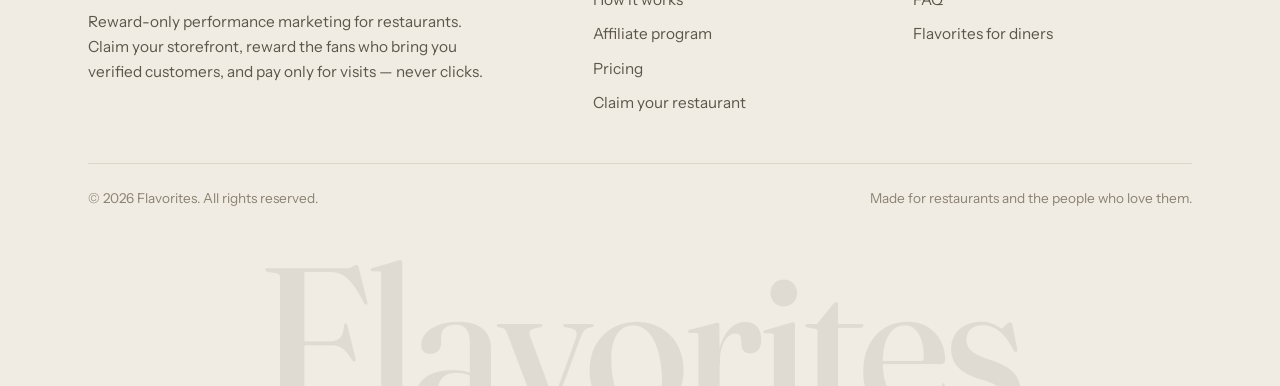
==== commit 55b7c084: "Use the official high-quality render with a BIZ badge The traced flat silhouette looked low quality " ====
--- a/index.html
+++ b/index.html
@@ -7,7 +7,8 @@
   <meta name="description" content="Claim your restaurant on Flavorites, publish your storefront, and run reward-only referral campaigns. Verify visits with a QR scan and pay only for real, verified customers — never for clicks.">
   <link rel="canonical" href="https://business.flavorites.xyz/">
   <meta name="theme-color" content="#F7F5F0">
-  <link rel="icon" href="/favicon.svg" type="image/svg+xml">
+  <link rel="icon" href="/favicon.png" type="image/png">
+  <link rel="apple-touch-icon" href="/apple-touch-icon.png">
 
   <meta property="og:type" content="website">
   <meta property="og:site_name" content="Flavorites Business">
@@ -32,7 +33,7 @@
     "@type": "Organization",
     "name": "Flavorites",
     "url": "https://flavorites.xyz/",
-    "logo": "https://business.flavorites.xyz/favicon.svg",
+    "logo": "https://business.flavorites.xyz/brand-mark.png",
     "sameAs": ["https://business.flavorites.xyz/"]
   }
   </script>
@@ -62,7 +63,7 @@
   <header class="site-header">
     <div class="container">
       <a class="brand" href="/">
-        <svg width="26" height="26" viewBox="0 0 64 64" aria-hidden="true"><defs><linearGradient id="fbz-bg" x1="10" y1="4" x2="56" y2="62" gradientUnits="userSpaceOnUse"><stop stop-color="#FB793F"/><stop offset="1" stop-color="#FA5C36"/></linearGradient><clipPath id="fbz-tile"><rect width="64" height="64" rx="14"/></clipPath></defs><g clip-path="url(#fbz-tile)"><rect width="64" height="64" fill="url(#fbz-bg)"/><path fill="#F1F2EF" d="M31.4 6.2 33.2 6.3 35.4 7.0 37.0 8.1 38.9 10.2 40.5 12.8 42.0 16.6 42.9 20.3 43.2 23.2 43.2 27.1 42.2 31.5 40.4 34.5 35.7 39.6 35.1 40.6 34.5 42.4 34.4 43.0 29.7 43.0 29.6 42.4 28.6 40.0 24.4 35.3 22.5 32.6 21.7 30.8 21.1 28.9 20.8 25.6 20.9 22.6 21.4 19.3 22.5 15.4 23.6 12.8 25.7 9.5 27.2 8.0 29.1 6.8 31.3 6.2Z"/><path fill="#F66B3C" d="M28.5 16.9 30.2 16.9 31.3 17.4 32.0 18.1 34.0 16.9 35.9 17.0 38.0 18.2 39.0 19.9 39.2 22.0 38.2 24.8 34.7 28.8 32.2 30.7 31.7 30.7 30.2 29.5 27.5 26.9 25.8 24.7 25.0 22.7 24.9 20.8 25.7 18.7 26.8 17.7 28.5 17.0Z"/><rect x="15" y="45.5" width="34" height="12.5" rx="6.25" fill="#F1F2EF"/><text x="32" y="55" text-anchor="middle" font-family="&#39;IBM Plex Mono&#39;, ui-monospace, Menlo, monospace" font-weight="700" font-size="9" letter-spacing="1.5" fill="#FA5C36">BIZ</text></g></svg>
+        <img src="/brand-mark.webp" width="26" height="26" alt="" decoding="async">
         Flavorites <span class="brand-badge">Business</span>
       </a>
       <nav class="site-nav" aria-label="Main">
@@ -319,7 +320,7 @@
       <div class="footer-grid">
         <div class="footer-brand">
           <a class="brand" href="/">
-            <svg width="24" height="24" viewBox="0 0 64 64" aria-hidden="true"><g clip-path="url(#fbz-tile)"><rect width="64" height="64" fill="url(#fbz-bg)"/><path fill="#F1F2EF" d="M31.4 6.2 33.2 6.3 35.4 7.0 37.0 8.1 38.9 10.2 40.5 12.8 42.0 16.6 42.9 20.3 43.2 23.2 43.2 27.1 42.2 31.5 40.4 34.5 35.7 39.6 35.1 40.6 34.5 42.4 34.4 43.0 29.7 43.0 29.6 42.4 28.6 40.0 24.4 35.3 22.5 32.6 21.7 30.8 21.1 28.9 20.8 25.6 20.9 22.6 21.4 19.3 22.5 15.4 23.6 12.8 25.7 9.5 27.2 8.0 29.1 6.8 31.3 6.2Z"/><path fill="#F66B3C" d="M28.5 16.9 30.2 16.9 31.3 17.4 32.0 18.1 34.0 16.9 35.9 17.0 38.0 18.2 39.0 19.9 39.2 22.0 38.2 24.8 34.7 28.8 32.2 30.7 31.7 30.7 30.2 29.5 27.5 26.9 25.8 24.7 25.0 22.7 24.9 20.8 25.7 18.7 26.8 17.7 28.5 17.0Z"/><rect x="15" y="45.5" width="34" height="12.5" rx="6.25" fill="#F1F2EF"/><text x="32" y="55" text-anchor="middle" font-family="&#39;IBM Plex Mono&#39;, ui-monospace, Menlo, monospace" font-weight="700" font-size="9" letter-spacing="1.5" fill="#FA5C36">BIZ</text></g></svg>
+            <img src="/brand-mark.webp" width="24" height="24" alt="" decoding="async" loading="lazy">
             Flavorites <span class="brand-badge">Business</span>
           </a>
           <p>Reward-only performance marketing for restaurants. Claim your storefront, reward the fans who bring you verified customers, and pay only for visits — never clicks.</p>
--- a/styles.css
+++ b/styles.css
@@ -187,6 +187,7 @@
   white-space: nowrap;
 }
 .brand:hover { color: var(--ink); }
+.brand img { display: block; flex: none; }
 .brand .brand-badge {
   font-family: var(--font-mono);
   font-size: 0.6rem;
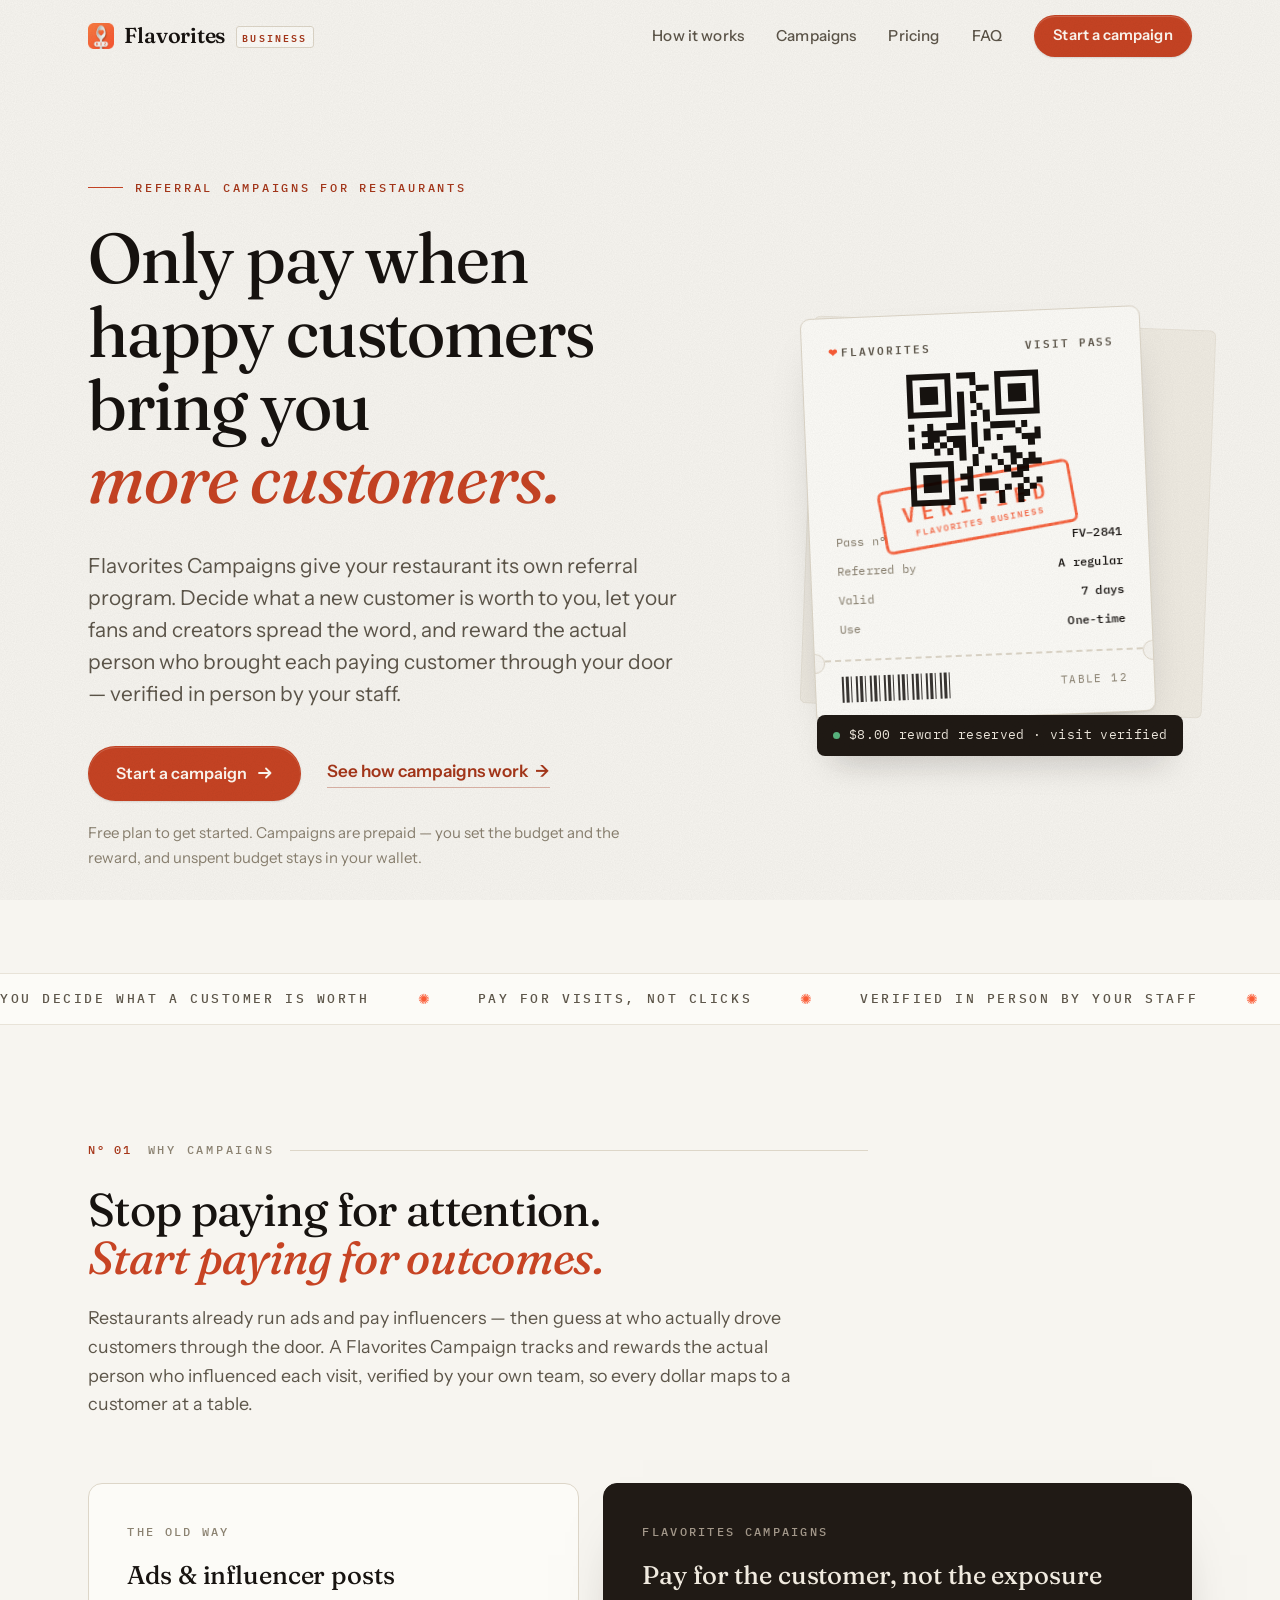
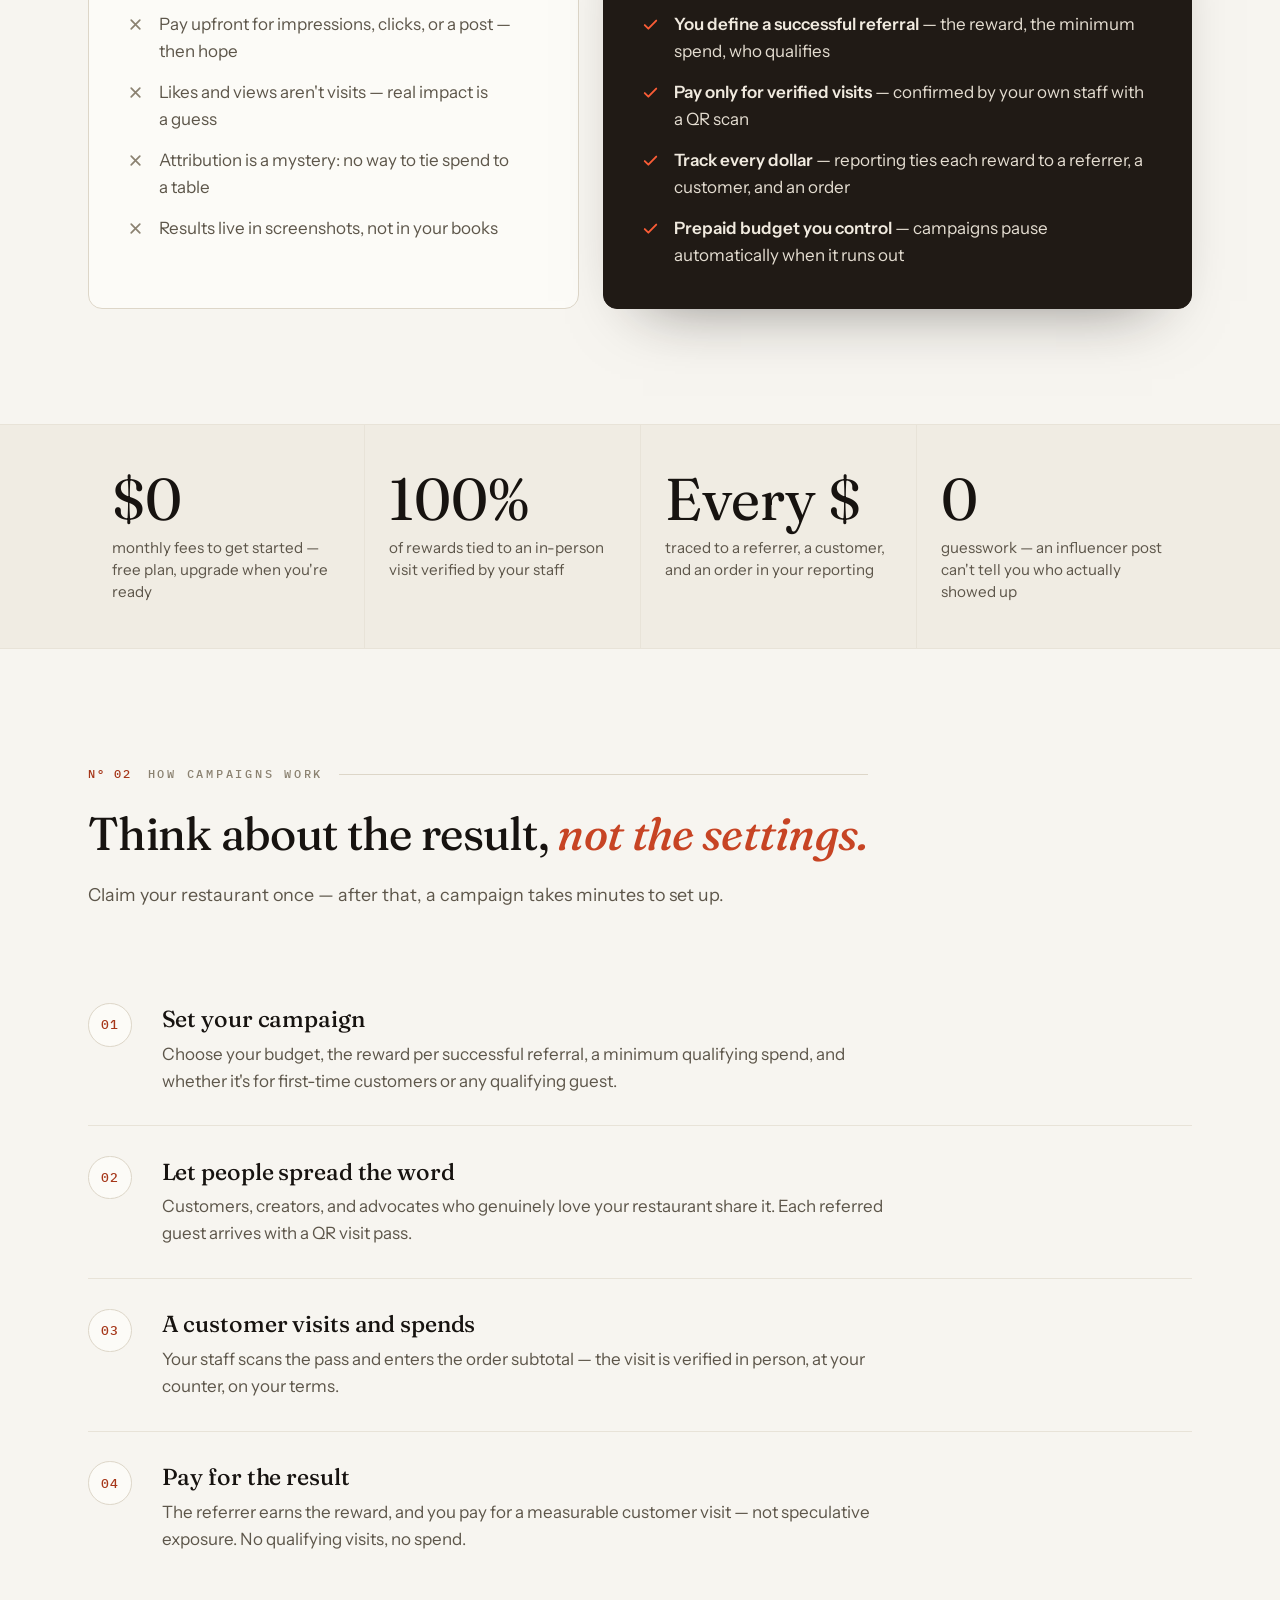
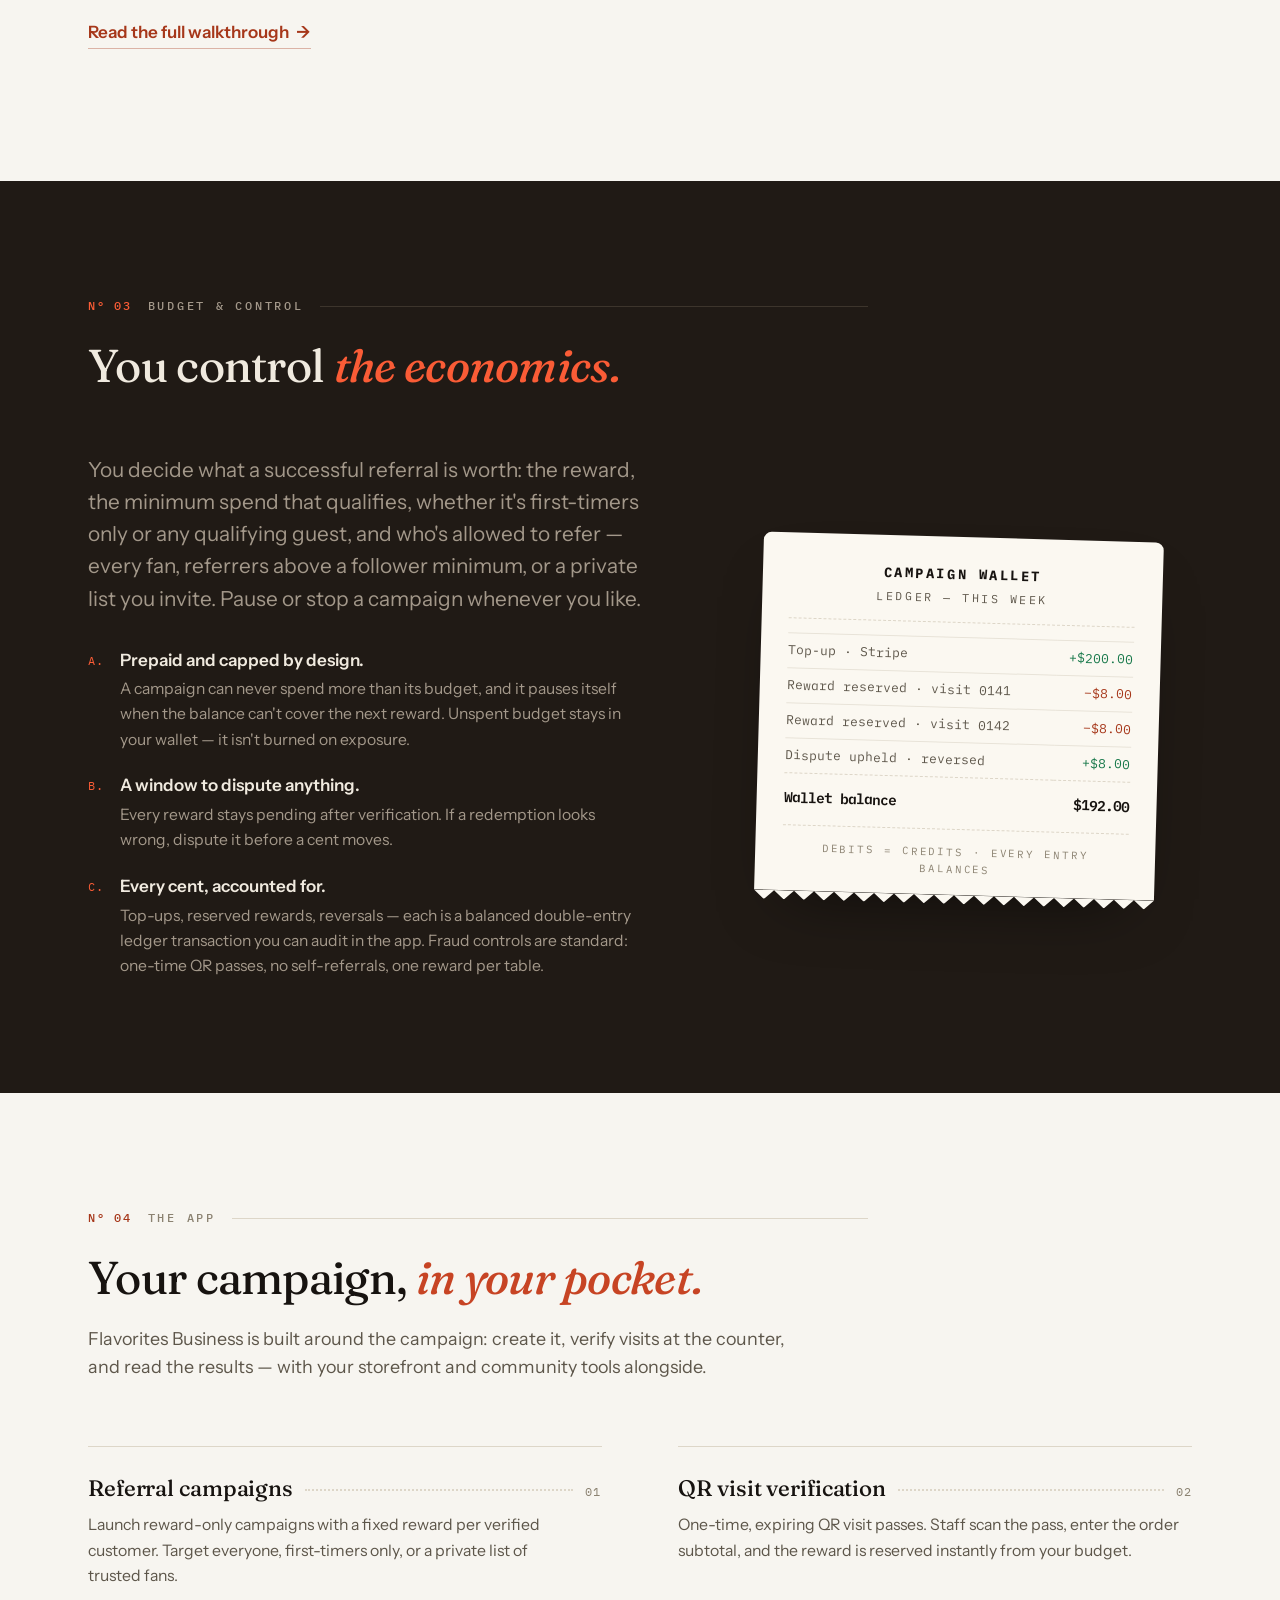
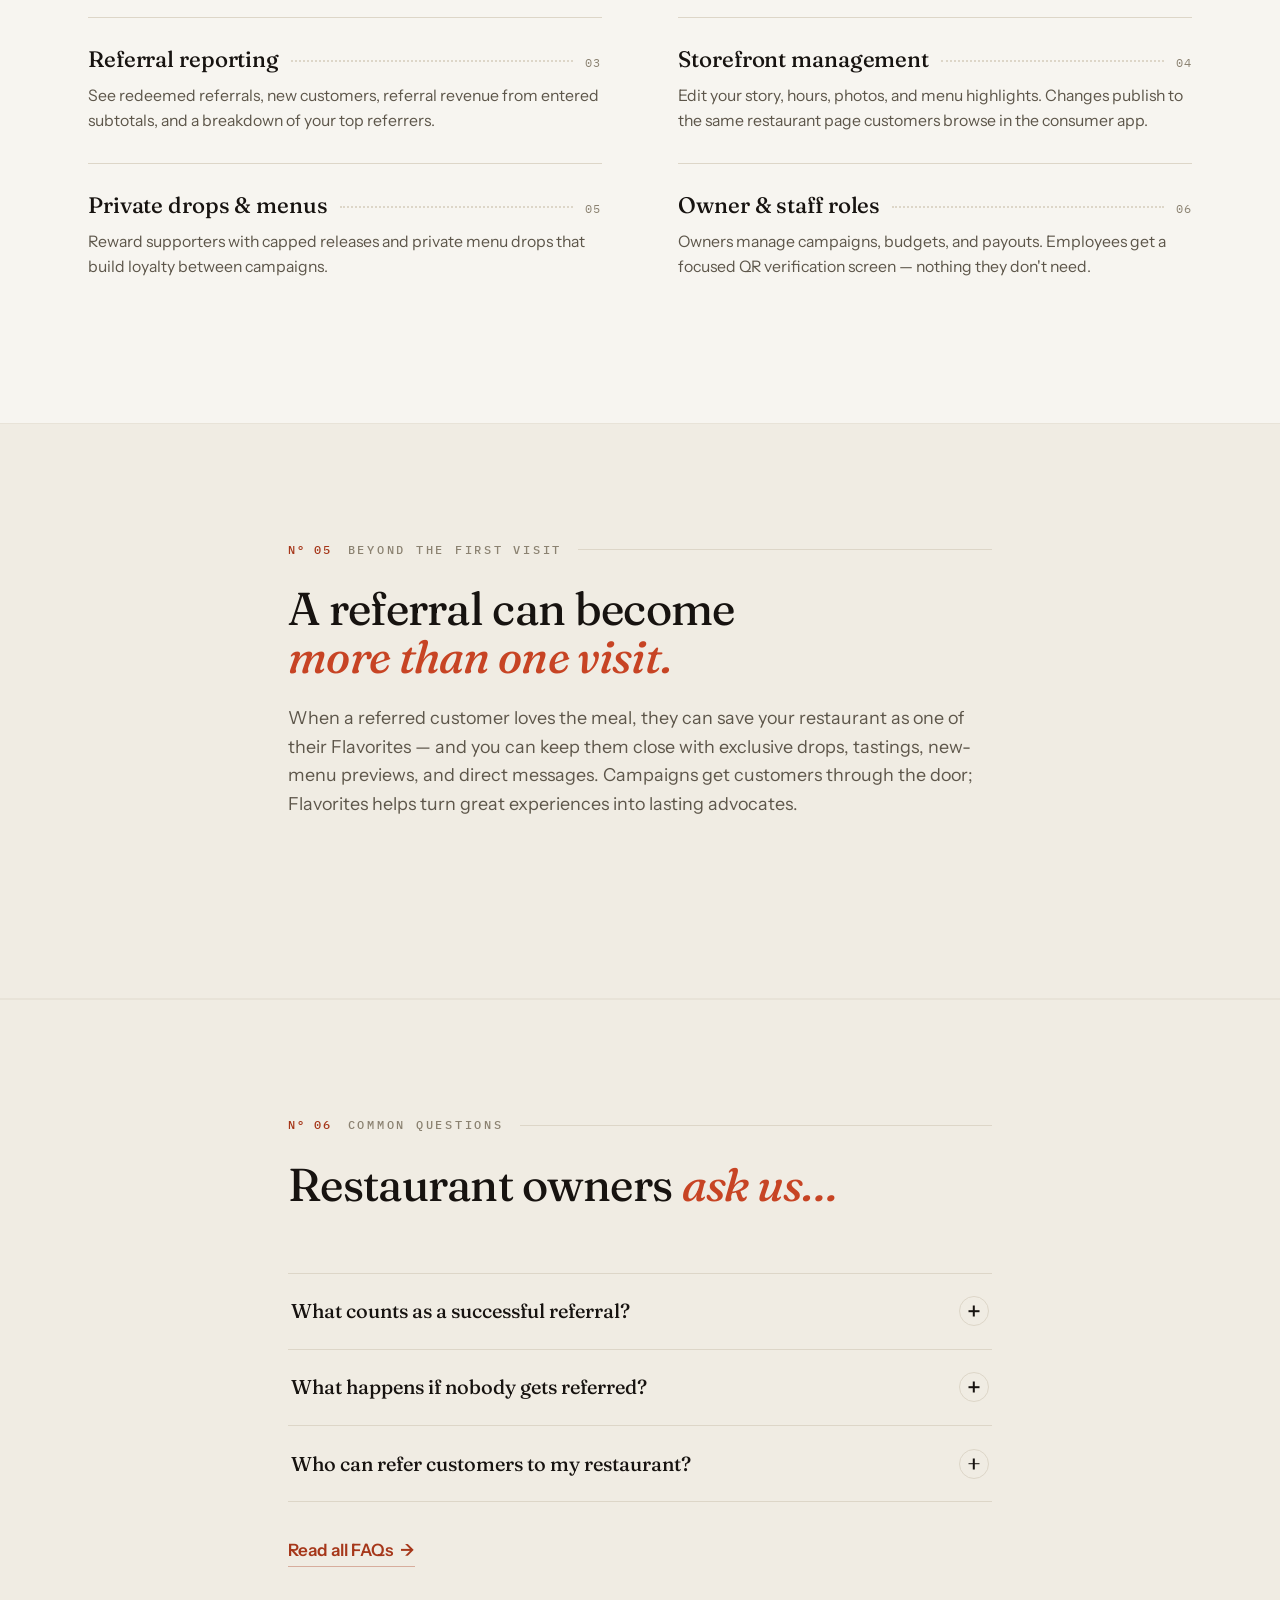
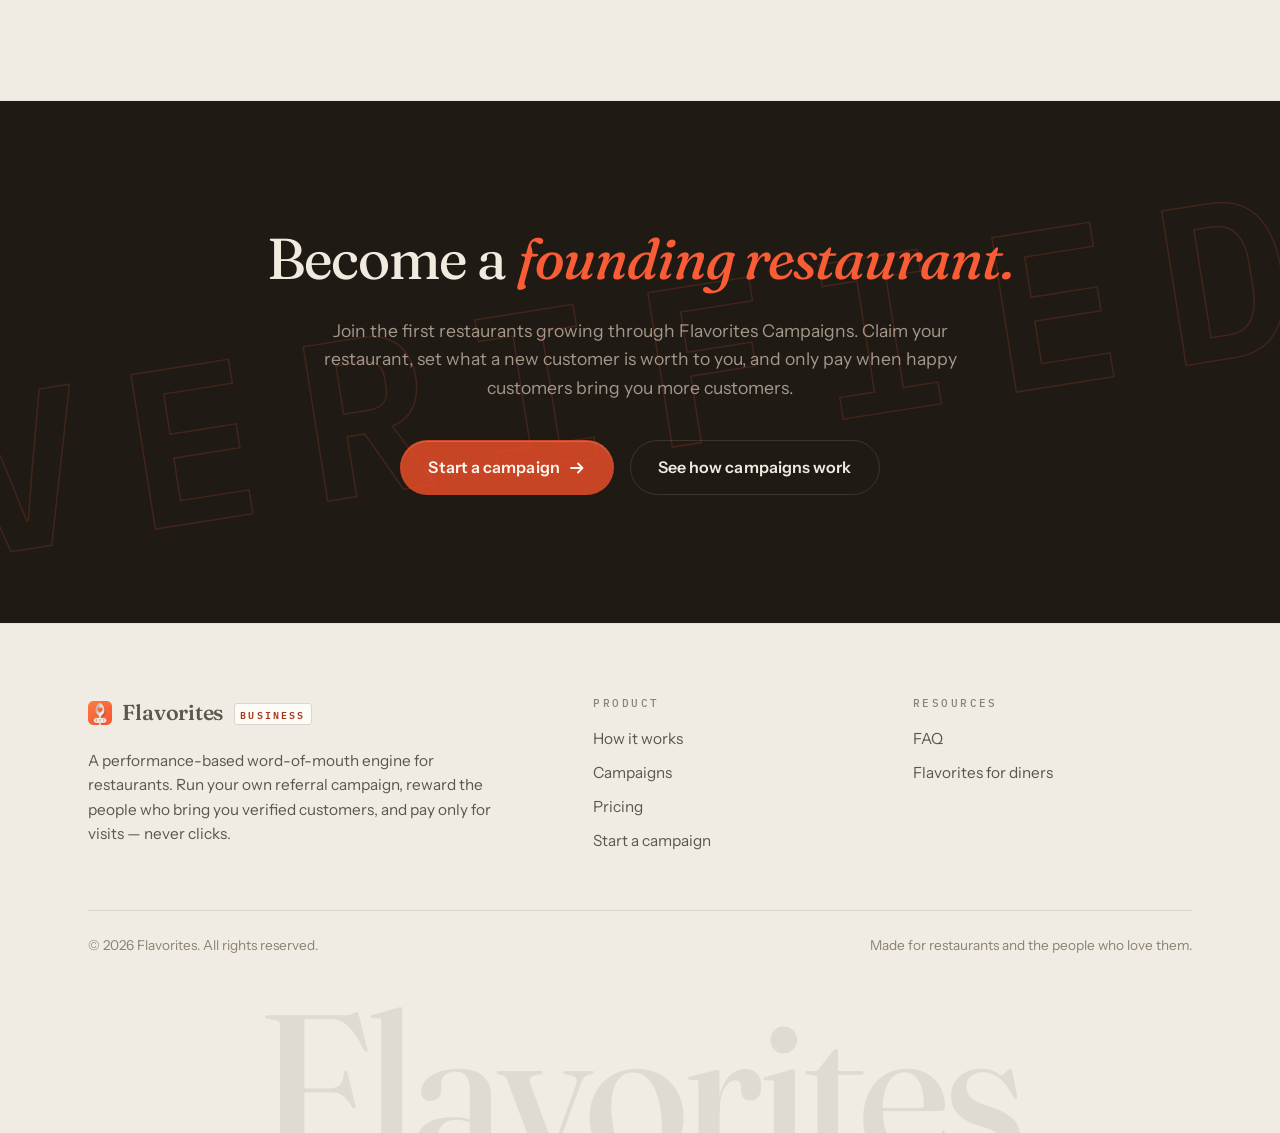
==== commit 67f800d8: "Reposition landing page around Campaigns Campaigns-first hierarchy: pay-per-customer hero, outcomes-" ====
--- a/index.html
+++ b/index.html
@@ -3,8 +3,8 @@
 <head>
   <meta charset="utf-8">
   <meta name="viewport" content="width=device-width, initial-scale=1">
-  <title>Flavorites for Business | Pay-Per-Visit Restaurant Marketing</title>
-  <meta name="description" content="Claim your restaurant on Flavorites, publish your storefront, and run reward-only referral campaigns. Verify visits with a QR scan and pay only for real, verified customers — never for clicks.">
+  <title>Flavorites Campaigns | Referral Marketing for Restaurants — Pay Per Customer, Not Per Click</title>
+  <meta name="description" content="Give your restaurant its own referral program. Set a budget, choose what a new customer is worth, and reward the people who actually bring paying customers through your doors — verified in person, never per click.">
   <link rel="canonical" href="https://business.flavorites.xyz/">
   <meta name="theme-color" content="#F7F5F0">
   <link rel="icon" href="/favicon.png" type="image/png">
@@ -12,13 +12,13 @@
 
   <meta property="og:type" content="website">
   <meta property="og:site_name" content="Flavorites Business">
-  <meta property="og:title" content="Flavorites for Business — pay-per-visit restaurant marketing">
-  <meta property="og:description" content="Claim your restaurant, publish your storefront, and reward the fans who bring you verified customers. No clicks, no impressions — you pay only when someone walks in.">
+  <meta property="og:title" content="Flavorites Campaigns — only pay when someone brings you a customer">
+  <meta property="og:description" content="A performance-based word-of-mouth engine for restaurants. Set the budget and the reward; pay only for visits your own staff verifies — never for impressions or posts.">
   <meta property="og:url" content="https://business.flavorites.xyz/">
   <meta property="og:image" content="https://business.flavorites.xyz/og.png">
   <meta name="twitter:card" content="summary_large_image">
-  <meta name="twitter:title" content="Flavorites for Business — pay-per-visit restaurant marketing">
-  <meta name="twitter:description" content="Reward the fans who bring you verified customers. You pay only when someone walks in.">
+  <meta name="twitter:title" content="Flavorites Campaigns — only pay when someone brings you a customer">
+  <meta name="twitter:description" content="Performance-based referrals built for restaurants. You set the reward; you pay only for verified visits.">
   <meta name="twitter:image" content="https://business.flavorites.xyz/og.png">
 
   <link rel="preconnect" href="https://fonts.googleapis.com">
@@ -52,7 +52,7 @@
     "name": "Flavorites Business",
     "operatingSystem": "iOS",
     "applicationCategory": "BusinessApplication",
-    "description": "The iOS app for restaurant owners to claim and manage their Flavorites storefront, run reward-only referral campaigns, and verify customer visits with a QR scan.",
+    "description": "The iOS app that gives restaurants their own referral program: fund a campaign, set the reward per verified customer, and verify visits in person with a QR scan — performance-based word-of-mouth marketing.",
     "offers": { "@type": "Offer", "price": "0", "priceCurrency": "USD" }
   }
   </script>
@@ -68,20 +68,20 @@
       </a>
       <nav class="site-nav" aria-label="Main">
         <a href="/how-it-works/">How it works</a>
-        <a href="/affiliate-program/">Affiliate program</a>
+        <a href="/affiliate-program/">Campaigns</a>
         <a href="/pricing/">Pricing</a>
         <a href="/faq/">FAQ</a>
-        <a class="btn btn-primary btn-sm" href="/claim/">Claim your restaurant</a>
+        <a class="btn btn-primary btn-sm" href="/claim/">Start a campaign</a>
       </nav>
       <button class="nav-toggle" aria-expanded="false" aria-label="Open menu" aria-controls="nav-overlay"><span></span><span></span></button>
     </div>
   </header>
   <nav class="nav-overlay" id="nav-overlay" aria-label="Menu">
     <a href="/how-it-works/"><span class="no">01</span>How it works</a>
-    <a href="/affiliate-program/"><span class="no">02</span>Affiliate program</a>
+    <a href="/affiliate-program/"><span class="no">02</span>Campaigns</a>
     <a href="/pricing/"><span class="no">03</span>Pricing</a>
     <a href="/faq/"><span class="no">04</span>FAQ</a>
-    <a href="/claim/"><span class="no">05</span>Claim your restaurant</a>
+    <a href="/claim/"><span class="no">05</span>Start a campaign</a>
   </nav>
 
   <main id="main">
@@ -89,14 +89,14 @@
     <section class="hero">
       <div class="container hero-grid">
         <div>
-          <span class="hero-eyebrow">Flavorites for restaurants</span>
-          <h1>Word-of-mouth marketing you only pay for when a customer <em>walks in.</em></h1>
-          <p class="lede">Claim your restaurant on Flavorites, publish your storefront, and reward the regulars who send you new customers. Every visit is verified in person with a QR scan — no clicks, no impressions, no wasted ad spend.</p>
+          <span class="hero-eyebrow">Referral campaigns for restaurants</span>
+          <h1>Only pay when happy customers bring you <em>more customers.</em></h1>
+          <p class="lede">Flavorites Campaigns give your restaurant its own referral program. Decide what a new customer is worth to you, let your fans and creators spread the word, and reward the actual person who brought each paying customer through your door — verified in person by your staff.</p>
           <div class="hero-actions">
-            <a class="btn btn-primary" href="/claim/">Claim your restaurant <svg class="arrow" width="16" height="16" viewBox="0 0 16 16" fill="none" stroke="currentColor" stroke-width="1.8" stroke-linecap="round" stroke-linejoin="round" aria-hidden="true"><path d="M2 8h11M9 3.5 13.5 8 9 12.5"/></svg></a>
-            <a class="text-link" href="/how-it-works/">See how it works <span class="arrow" aria-hidden="true">&rarr;</span></a>
-          </div>
-          <p class="hero-note">Free to claim and manage your storefront. Referral campaigns are prepaid — you set the budget and the reward.</p>
+            <a class="btn btn-primary" href="/claim/">Start a campaign <svg class="arrow" width="16" height="16" viewBox="0 0 16 16" fill="none" stroke="currentColor" stroke-width="1.8" stroke-linecap="round" stroke-linejoin="round" aria-hidden="true"><path d="M2 8h11M9 3.5 13.5 8 9 12.5"/></svg></a>
+            <a class="text-link" href="/how-it-works/">See how campaigns work <span class="arrow" aria-hidden="true">&rarr;</span></a>
+          </div>
+          <p class="hero-note">Free plan to get started. Campaigns are prepaid — you set the budget and the reward, and unspent budget stays in your wallet.</p>
         </div>
         <div class="hero-visual" aria-hidden="true">
           <div class="ticket">
@@ -112,7 +112,7 @@
             <div class="ticket-foot"><div class="barcode"></div><span>Table 12</span></div>
             <div class="stamp">Verified<small>Flavorites Business</small></div>
           </div>
-          <div class="reward-chip"><span class="dot"></span>$8.00 bounty reserved &middot; visit verified</div>
+          <div class="reward-chip"><span class="dot"></span>$8.00 reward reserved &middot; visit verified</div>
         </div>
       </div>
     </section>
@@ -120,17 +120,19 @@
     <!-- Ticker -->
     <div class="ticker" aria-hidden="true">
       <div class="ticker-track">
+        <span>You decide what a customer is worth</span>
         <span>Pay for visits, not clicks</span>
         <span>Verified in person by your staff</span>
-        <span>Prepaid wallet, capped by design</span>
-        <span>Fans refer &mdash; Flavorites pays the rewards</span>
+        <span>Prepaid budget, capped by design</span>
+        <span>Unspent budget stays in your wallet</span>
         <span>No POS integration, no discounts</span>
       </div>
       <div class="ticker-track">
+        <span>You decide what a customer is worth</span>
         <span>Pay for visits, not clicks</span>
         <span>Verified in person by your staff</span>
-        <span>Prepaid wallet, capped by design</span>
-        <span>Fans refer &mdash; Flavorites pays the rewards</span>
+        <span>Prepaid budget, capped by design</span>
+        <span>Unspent budget stays in your wallet</span>
         <span>No POS integration, no discounts</span>
       </div>
     </div>
@@ -139,29 +141,29 @@
     <section class="section">
       <div class="container">
         <header class="sec-head">
-          <div class="sec-rule"><span class="sec-no">N&deg; 01</span><span class="sec-label">Why Flavorites</span><span class="rule"></span></div>
-          <h2>Marketing you can <em>actually measure.</em></h2>
-          <p>Influencer posts and ads make you pay upfront and guess at the impact. Flavorites ties every dollar to a named referrer and a customer your own team verified in person — so you know exactly what worked, and what it cost.</p>
+          <div class="sec-rule"><span class="sec-no">N&deg; 01</span><span class="sec-label">Why campaigns</span><span class="rule"></span></div>
+          <h2>Stop paying for attention. <em>Start paying for outcomes.</em></h2>
+          <p>Restaurants already run ads and pay influencers — then guess at who actually drove customers through the door. A Flavorites Campaign tracks and rewards the actual person who influenced each visit, verified by your own team, so every dollar maps to a customer at a table.</p>
         </header>
         <div class="compare-grid">
           <div class="compare-col">
             <span class="tag">The old way</span>
-            <h3>Influencer marketing &amp; ads</h3>
+            <h3>Ads &amp; influencer posts</h3>
             <ul class="checklist xlist">
-              <li>You pay upfront and hope the post converts</li>
+              <li>Pay upfront for impressions, clicks, or a post — then hope</li>
               <li>Likes and views aren't visits — real impact is a guess</li>
-              <li>No way to tie a story or an ad to a table in your restaurant</li>
+              <li>Attribution is a mystery: no way to tie spend to a table</li>
               <li>Results live in screenshots, not in your books</li>
             </ul>
           </div>
           <div class="compare-col is-dark">
-            <span class="tag">The Flavorites way</span>
-            <h3>Referral campaigns</h3>
+            <span class="tag">Flavorites Campaigns</span>
+            <h3>Pay for the customer, not the exposure</h3>
             <ul class="checklist">
+              <li><strong>You define a successful referral</strong> — the reward, the minimum spend, who qualifies</li>
               <li><strong>Pay only for verified visits</strong> — confirmed by your own staff with a QR scan</li>
-              <li><strong>Real order context</strong> — the subtotal is recorded at verification</li>
-              <li><strong>Track every dollar</strong> — reporting ties each reward to a referrer, a customer, and revenue</li>
-              <li><strong>Prepaid wallet you control</strong> — campaigns pause automatically when the budget runs out</li>
+              <li><strong>Track every dollar</strong> — reporting ties each reward to a referrer, a customer, and an order</li>
+              <li><strong>Prepaid budget you control</strong> — campaigns pause automatically when it runs out</li>
             </ul>
           </div>
         </div>
@@ -182,25 +184,26 @@
     <section class="section">
       <div class="container">
         <header class="sec-head">
-          <div class="sec-rule"><span class="sec-no">N&deg; 02</span><span class="sec-label">How it works</span><span class="rule"></span></div>
-          <h2>From claim to first <em>verified customer.</em></h2>
+          <div class="sec-rule"><span class="sec-no">N&deg; 02</span><span class="sec-label">How campaigns work</span><span class="rule"></span></div>
+          <h2>Think about the result, <em>not the settings.</em></h2>
+          <p>Claim your restaurant once — after that, a campaign takes minutes to set up.</p>
         </header>
         <ol class="steps">
           <li>
-            <h3>Claim your restaurant</h3>
-            <p>Verify ownership with your business email and take control of your Flavorites page. New restaurant pages are reviewed within 24&ndash;48 hours.</p>
+            <h3>Set your campaign</h3>
+            <p>Choose your budget, the reward per successful referral, a minimum qualifying spend, and whether it's for first-time customers or any qualifying guest.</p>
           </li>
           <li>
-            <h3>Publish your storefront</h3>
-            <p>Your hours, story, menu highlights, and photos update the same page hungry customers browse in the Flavorites app.</p>
+            <h3>Let people spread the word</h3>
+            <p>Customers, creators, and advocates who genuinely love your restaurant share it. Each referred guest arrives with a QR visit pass.</p>
           </li>
           <li>
-            <h3>Fund a referral campaign</h3>
-            <p>Set a fixed bounty per verified visit and prepay a campaign wallet. You choose who can refer and who qualifies — all customers or first-timers only.</p>
+            <h3>A customer visits and spends</h3>
+            <p>Your staff scans the pass and enters the order subtotal — the visit is verified in person, at your counter, on your terms.</p>
           </li>
           <li>
-            <h3>Scan, verify, done</h3>
-            <p>Customers arrive with a QR visit pass. Your staff scans it, enters the order subtotal, and the reward is released to the referrer after a 72-hour dispute window.</p>
+            <h3>Pay for the result</h3>
+            <p>The referrer earns the reward, and you pay for a measurable customer visit — not speculative exposure. No qualifying visits, no spend.</p>
           </li>
         </ol>
         <p style="margin-top:2.2rem"><a class="text-link" href="/how-it-works/">Read the full walkthrough <span class="arrow" aria-hidden="true">&rarr;</span></a></p>
@@ -211,16 +214,16 @@
     <section class="section section-dark">
       <div class="container">
         <header class="sec-head">
-          <div class="sec-rule"><span class="sec-no">N&deg; 03</span><span class="sec-label">Built-in safeguards</span><span class="rule"></span></div>
-          <h2>Every cent, <em>accounted for.</em></h2>
+          <div class="sec-rule"><span class="sec-no">N&deg; 03</span><span class="sec-label">Budget &amp; control</span><span class="rule"></span></div>
+          <h2>You control <em>the economics.</em></h2>
         </header>
         <div class="ledger-grid">
           <div>
-            <p class="lede" style="color:var(--dark-muted)">Your campaign wallet works like a till at closing time: every top-up, every reserved bounty, every reversal is a balanced double-entry ledger transaction you can audit in the app.</p>
+            <p class="lede" style="color:var(--dark-muted)">You decide what a successful referral is worth: the reward, the minimum spend that qualifies, whether it's first-timers only or any qualifying guest, and who's allowed to refer — every fan, referrers above a follower minimum, or a private list you invite. Pause or stop a campaign whenever you like.</p>
             <ul class="ledger-points">
-              <li><span class="lp-no">A.</span><div><strong>Prepaid and capped by design.</strong><p>A campaign can never spend more than its wallet, and it pauses itself when the balance can't cover the next bounty.</p></div></li>
+              <li><span class="lp-no">A.</span><div><strong>Prepaid and capped by design.</strong><p>A campaign can never spend more than its budget, and it pauses itself when the balance can't cover the next reward. Unspent budget stays in your wallet — it isn't burned on exposure.</p></div></li>
               <li><span class="lp-no">B.</span><div><strong>A window to dispute anything.</strong><p>Every reward stays pending after verification. If a redemption looks wrong, dispute it before a cent moves.</p></div></li>
-              <li><span class="lp-no">C.</span><div><strong>Fraud controls are standard.</strong><p>One-time QR passes, no self-referrals, no staff rewards at their own restaurant, one reward per table.</p></div></li>
+              <li><span class="lp-no">C.</span><div><strong>Every cent, accounted for.</strong><p>Top-ups, reserved rewards, reversals — each is a balanced double-entry ledger transaction you can audit in the app. Fraud controls are standard: one-time QR passes, no self-referrals, one reward per table.</p></div></li>
             </ul>
           </div>
           <div class="receipt" aria-label="Example campaign wallet ledger">
@@ -228,8 +231,8 @@
             <table>
               <tbody>
                 <tr class="r-credit"><td class="r-label">Top-up &middot; Stripe</td><td>+$200.00</td></tr>
-                <tr class="r-debit"><td class="r-label">Bounty reserved &middot; visit 0141</td><td>&minus;$8.00</td></tr>
-                <tr class="r-debit"><td class="r-label">Bounty reserved &middot; visit 0142</td><td>&minus;$8.00</td></tr>
+                <tr class="r-debit"><td class="r-label">Reward reserved &middot; visit 0141</td><td>&minus;$8.00</td></tr>
+                <tr class="r-debit"><td class="r-label">Reward reserved &middot; visit 0142</td><td>&minus;$8.00</td></tr>
                 <tr class="r-credit"><td class="r-label">Dispute upheld &middot; reversed</td><td>+$8.00</td></tr>
                 <tr class="r-total"><td>Wallet balance</td><td>$192.00</td></tr>
               </tbody>
@@ -245,25 +248,25 @@
       <div class="container">
         <header class="sec-head">
           <div class="sec-rule"><span class="sec-no">N&deg; 04</span><span class="sec-label">The app</span><span class="rule"></span></div>
-          <h2>Everything a restaurant needs, <em>&agrave; la carte.</em></h2>
-          <p>Flavorites Business puts your storefront, campaigns, verification, and reporting in your pocket — built for owners and the staff on the floor.</p>
+          <h2>Your campaign, <em>in your pocket.</em></h2>
+          <p>Flavorites Business is built around the campaign: create it, verify visits at the counter, and read the results — with your storefront and community tools alongside.</p>
         </header>
         <div class="menu-list">
           <div class="menu-item">
-            <div class="menu-row"><h3>Storefront management</h3><span class="leader"></span><span class="menu-no">01</span></div>
+            <div class="menu-row"><h3>Referral campaigns</h3><span class="leader"></span><span class="menu-no">01</span></div>
+            <p>Launch reward-only campaigns with a fixed reward per verified customer. Target everyone, first-timers only, or a private list of trusted fans.</p>
+          </div>
+          <div class="menu-item">
+            <div class="menu-row"><h3>QR visit verification</h3><span class="leader"></span><span class="menu-no">02</span></div>
+            <p>One-time, expiring QR visit passes. Staff scan the pass, enter the order subtotal, and the reward is reserved instantly from your budget.</p>
+          </div>
+          <div class="menu-item">
+            <div class="menu-row"><h3>Referral reporting</h3><span class="leader"></span><span class="menu-no">03</span></div>
+            <p>See redeemed referrals, new customers, referral revenue from entered subtotals, and a breakdown of your top referrers.</p>
+          </div>
+          <div class="menu-item">
+            <div class="menu-row"><h3>Storefront management</h3><span class="leader"></span><span class="menu-no">04</span></div>
             <p>Edit your story, hours, photos, and menu highlights. Changes publish to the same restaurant page customers browse in the consumer app.</p>
-          </div>
-          <div class="menu-item">
-            <div class="menu-row"><h3>Referral campaigns</h3><span class="leader"></span><span class="menu-no">02</span></div>
-            <p>Launch reward-only campaigns with a fixed bounty per verified customer. Target everyone, first-timers only, or a private list of trusted fans.</p>
-          </div>
-          <div class="menu-item">
-            <div class="menu-row"><h3>QR visit verification</h3><span class="leader"></span><span class="menu-no">03</span></div>
-            <p>One-time, expiring QR visit passes. Staff scan the pass, enter the order subtotal, and the bounty is reserved instantly from your wallet.</p>
-          </div>
-          <div class="menu-item">
-            <div class="menu-row"><h3>Referral reporting</h3><span class="leader"></span><span class="menu-no">04</span></div>
-            <p>See redeemed referrals, new customers, referral revenue from entered subtotals, and a breakdown of your top referrers.</p>
           </div>
           <div class="menu-item">
             <div class="menu-row"><h3>Private drops &amp; menus</h3><span class="leader"></span><span class="menu-no">05</span></div>
@@ -271,9 +274,20 @@
           </div>
           <div class="menu-item">
             <div class="menu-row"><h3>Owner &amp; staff roles</h3><span class="leader"></span><span class="menu-no">06</span></div>
-            <p>Owners manage campaigns, wallets, and payouts. Employees get a focused QR verification screen — nothing they don't need.</p>
-          </div>
-        </div>
+            <p>Owners manage campaigns, budgets, and payouts. Employees get a focused QR verification screen — nothing they don't need.</p>
+          </div>
+        </div>
+      </div>
+    </section>
+
+    <!-- Ecosystem -->
+    <section class="section section-alt">
+      <div class="container narrow">
+        <header class="sec-head">
+          <div class="sec-rule"><span class="sec-no">N&deg; 05</span><span class="sec-label">Beyond the first visit</span><span class="rule"></span></div>
+          <h2>A referral can become <em>more than one visit.</em></h2>
+          <p>When a referred customer loves the meal, they can save your restaurant as one of their Flavorites — and you can keep them close with exclusive drops, tastings, new-menu previews, and direct messages. Campaigns get customers through the door; Flavorites helps turn great experiences into lasting advocates.</p>
+        </header>
       </div>
     </section>
 
@@ -281,21 +295,21 @@
     <section class="section section-alt">
       <div class="container narrow">
         <header class="sec-head">
-          <div class="sec-rule"><span class="sec-no">N&deg; 05</span><span class="sec-label">Common questions</span><span class="rule"></span></div>
+          <div class="sec-rule"><span class="sec-no">N&deg; 06</span><span class="sec-label">Common questions</span><span class="rule"></span></div>
           <h2>Restaurant owners <em>ask us&hellip;</em></h2>
         </header>
         <div class="faq-list">
           <details>
-            <summary>How much does Flavorites Business cost?<span class="faq-icon" aria-hidden="true"></span></summary>
-            <div class="faq-body"><div class="faq-body-inner"><p>Claiming and managing your storefront is free. Referral campaigns are prepaid performance marketing: you fund a campaign wallet and set the bounty you'll pay per verified visit — no per-click charges. Start on the free plan, and upgrade to a paid plan whenever you need more. <a href="/pricing/">See pricing details</a>.</p></div></div>
+            <summary>What counts as a successful referral?<span class="faq-icon" aria-hidden="true"></span></summary>
+            <div class="faq-body"><div class="faq-body-inner"><p>You decide. A referral succeeds when the referred customer shows up, your staff scans their one-time QR visit pass, and the order meets the minimum spend you set. You can also limit rewards to first-time customers only — or open them to any qualifying guest.</p></div></div>
           </details>
           <details>
-            <summary>Do I need to change my POS or checkout?<span class="faq-icon" aria-hidden="true"></span></summary>
-            <div class="faq-body"><div class="faq-body-inner"><p>No. Verification is a QR scan in the Flavorites Business app plus a typed order subtotal. There's no POS integration, no menu discount, and nothing changes about how customers pay.</p></div></div>
+            <summary>What happens if nobody gets referred?<span class="faq-icon" aria-hidden="true"></span></summary>
+            <div class="faq-body"><div class="faq-body-inner"><p>You pay nothing for the attempt. Campaigns are performance-based: rewards only leave your prepaid budget when a qualifying visit is verified, and unspent budget stays in your wallet for the next campaign.</p></div></div>
           </details>
           <details>
             <summary>Who can refer customers to my restaurant?<span class="faq-icon" aria-hidden="true"></span></summary>
-            <div class="faq-body"><div class="faq-body-inner"><p>Only Flavorites users who have saved your restaurant as one of their Flavorites — genuine fans. You can additionally require a minimum follower count or restrict referrals to a private list you invite.</p></div></div>
+            <div class="faq-body"><div class="faq-body-inner"><p>Only Flavorites users who have saved your restaurant as one of their Flavorites — genuine fans, from regulars to creators. You can additionally require a minimum follower count or restrict referrals to a private list you invite.</p></div></div>
           </details>
         </div>
         <p style="margin-top:2.2rem"><a class="text-link" href="/faq/">Read all FAQs <span class="arrow" aria-hidden="true">&rarr;</span></a></p>
@@ -305,11 +319,11 @@
     <!-- CTA -->
     <section class="cta-band">
       <div class="container">
-        <h2>Your best customers are already recommending you. <em>Reward them.</em></h2>
-        <p>Claim your restaurant, publish your storefront, and launch your first referral campaign — you only pay when a customer walks in.</p>
+        <h2>Become a <em>founding restaurant.</em></h2>
+        <p>Join the first restaurants growing through Flavorites Campaigns. Claim your restaurant, set what a new customer is worth to you, and only pay when happy customers bring you more customers.</p>
         <div class="cta-actions">
-          <a class="btn btn-primary" href="/claim/">Claim your restaurant <svg class="arrow" width="16" height="16" viewBox="0 0 16 16" fill="none" stroke="currentColor" stroke-width="1.8" stroke-linecap="round" stroke-linejoin="round" aria-hidden="true"><path d="M2 8h11M9 3.5 13.5 8 9 12.5"/></svg></a>
-          <a class="btn btn-ghost" href="/affiliate-program/">Explore the affiliate program</a>
+          <a class="btn btn-primary" href="/claim/">Start a campaign <svg class="arrow" width="16" height="16" viewBox="0 0 16 16" fill="none" stroke="currentColor" stroke-width="1.8" stroke-linecap="round" stroke-linejoin="round" aria-hidden="true"><path d="M2 8h11M9 3.5 13.5 8 9 12.5"/></svg></a>
+          <a class="btn btn-ghost" href="/how-it-works/">See how campaigns work</a>
         </div>
       </div>
     </section>
@@ -323,15 +337,15 @@
             <img src="/brand-mark.webp" width="24" height="24" alt="" decoding="async" loading="lazy">
             Flavorites <span class="brand-badge">Business</span>
           </a>
-          <p>Reward-only performance marketing for restaurants. Claim your storefront, reward the fans who bring you verified customers, and pay only for visits — never clicks.</p>
+          <p>A performance-based word-of-mouth engine for restaurants. Run your own referral campaign, reward the people who bring you verified customers, and pay only for visits — never clicks.</p>
         </div>
         <div>
           <h3>Product</h3>
           <ul>
             <li><a href="/how-it-works/">How it works</a></li>
-            <li><a href="/affiliate-program/">Affiliate program</a></li>
+            <li><a href="/affiliate-program/">Campaigns</a></li>
             <li><a href="/pricing/">Pricing</a></li>
-            <li><a href="/claim/">Claim your restaurant</a></li>
+            <li><a href="/claim/">Start a campaign</a></li>
           </ul>
         </div>
         <div>
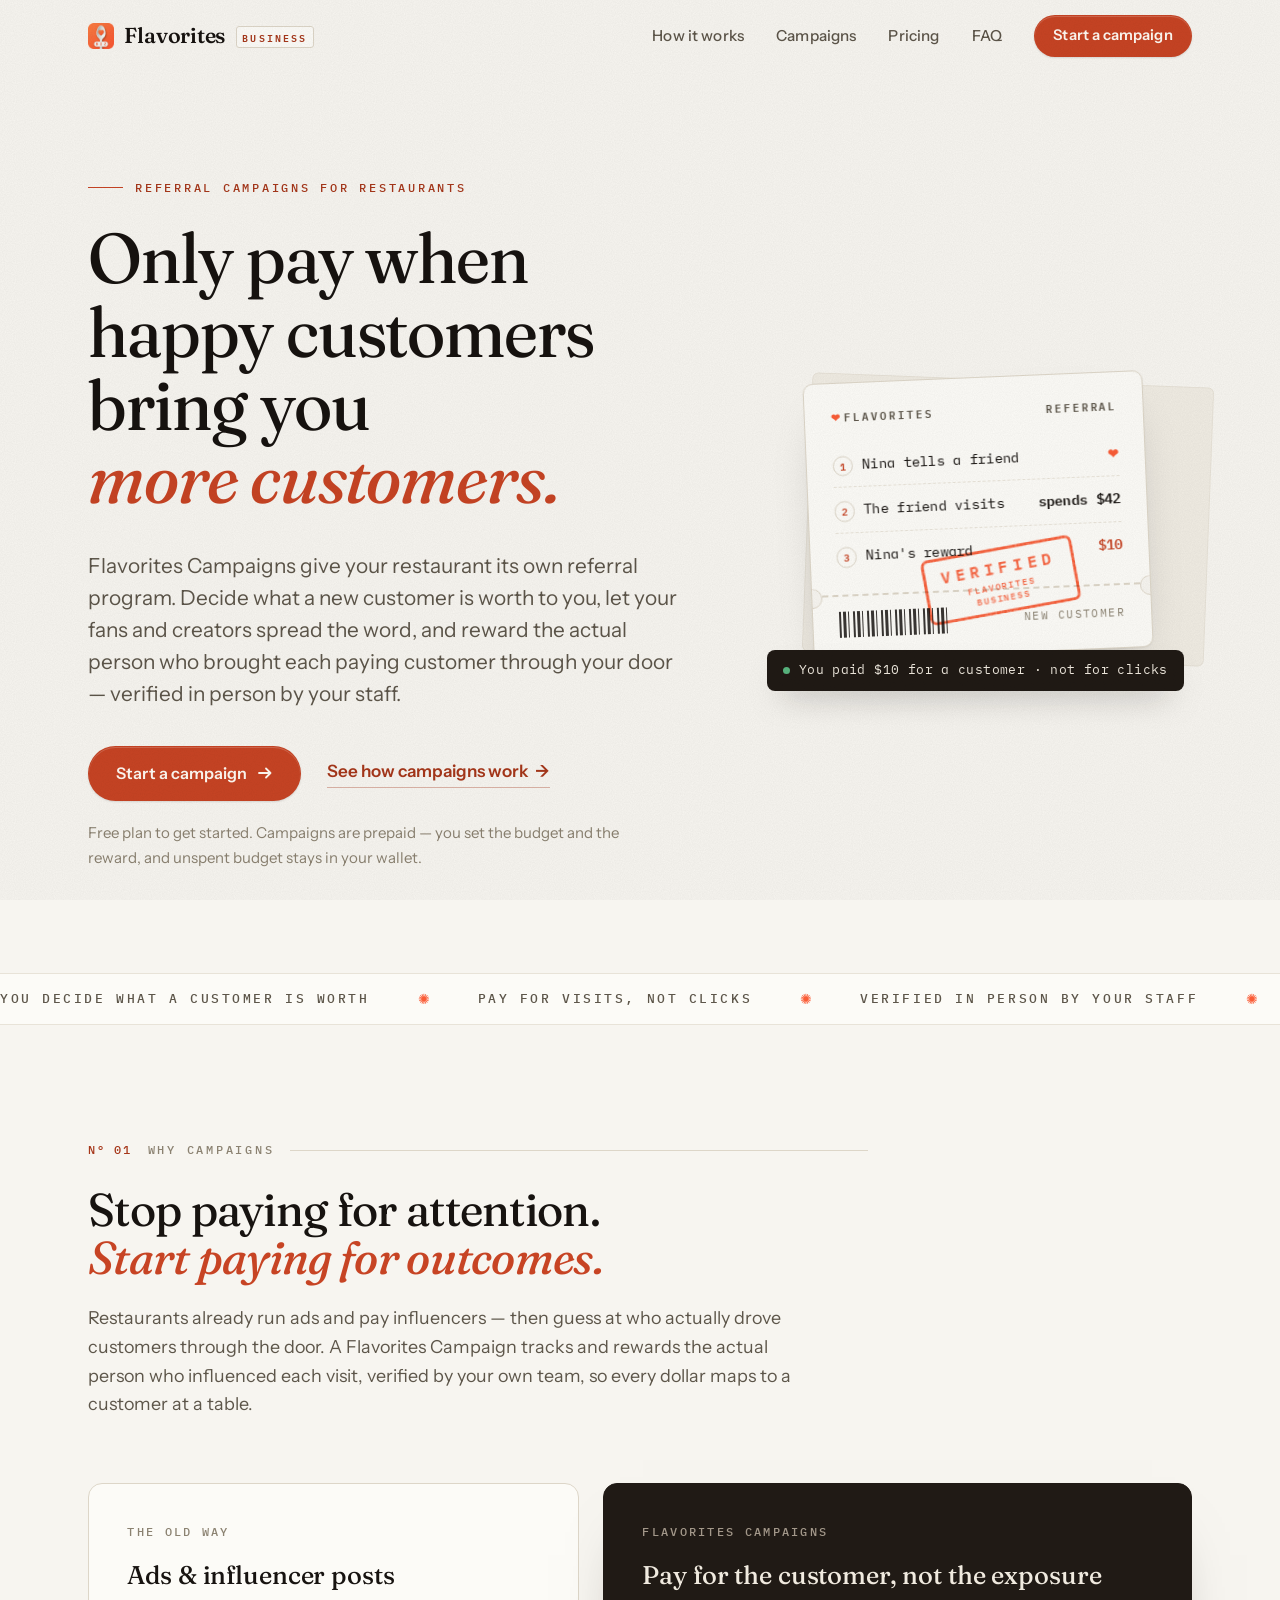
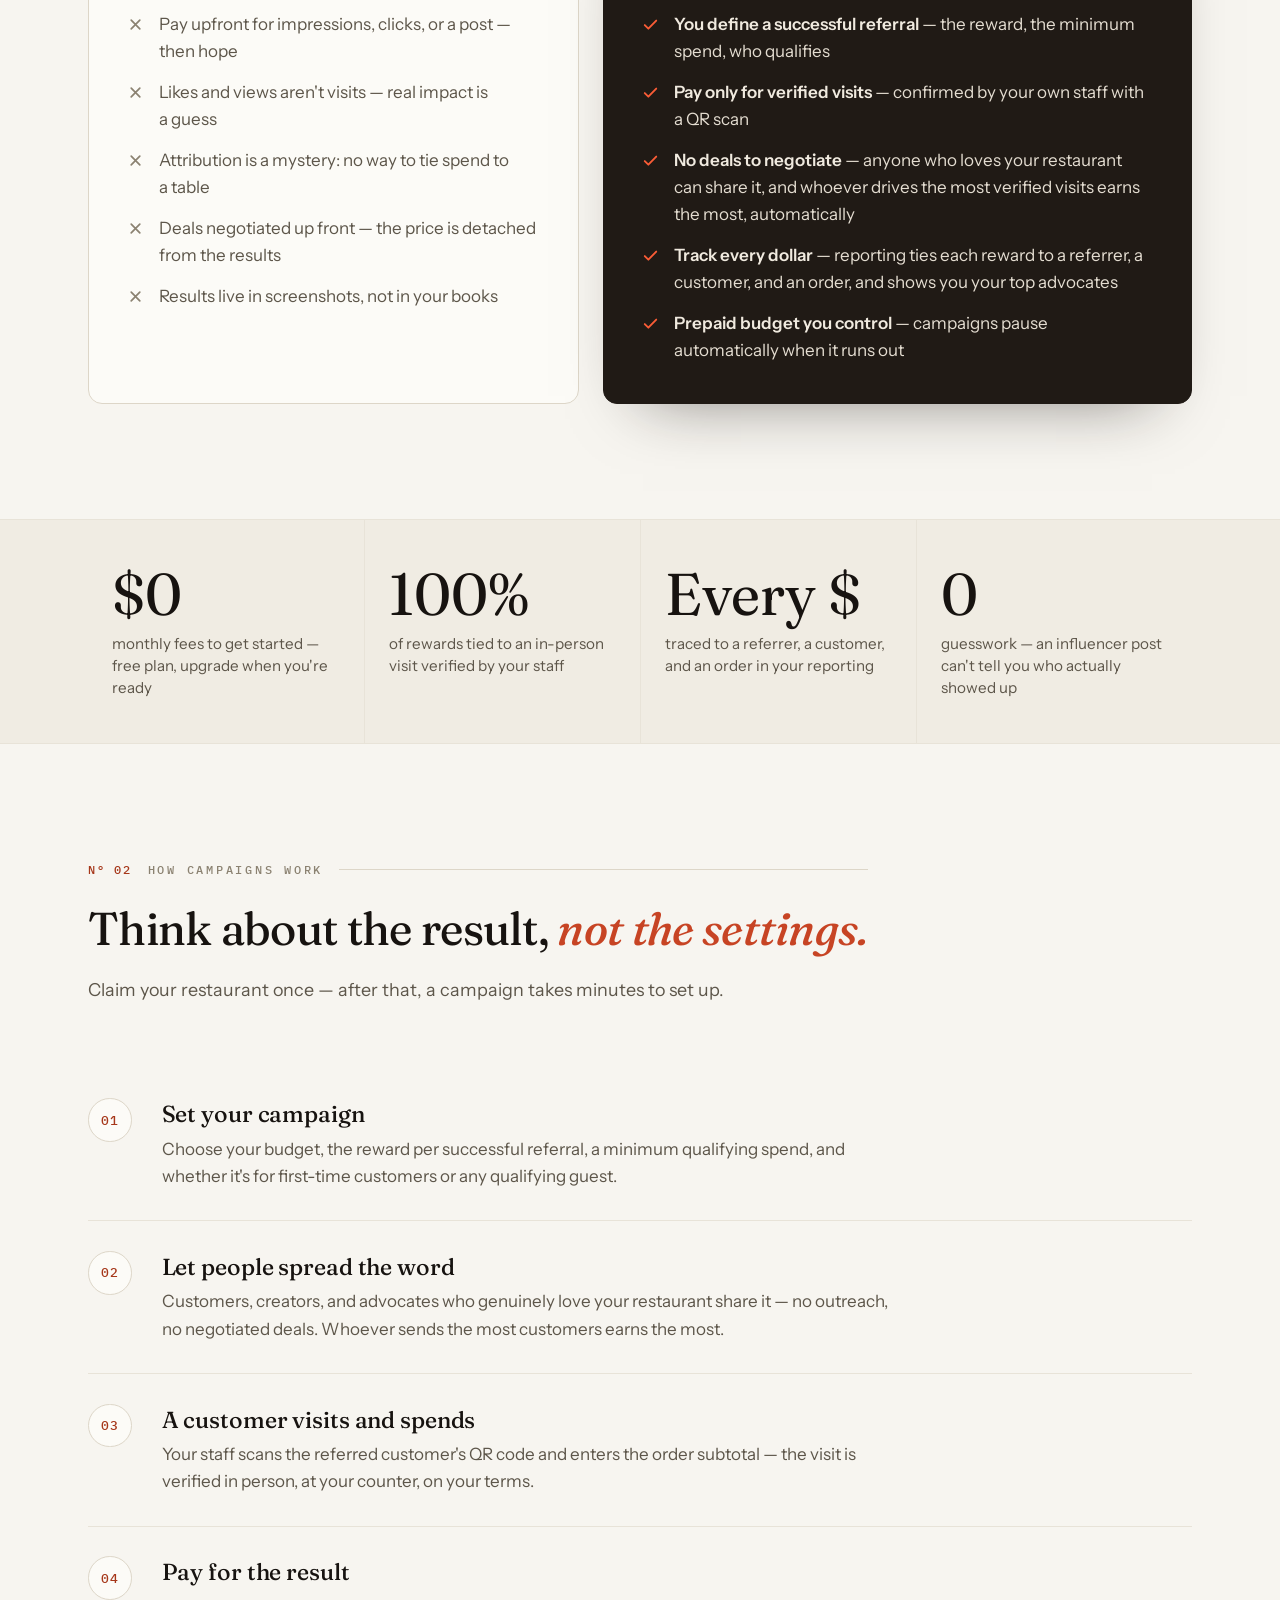
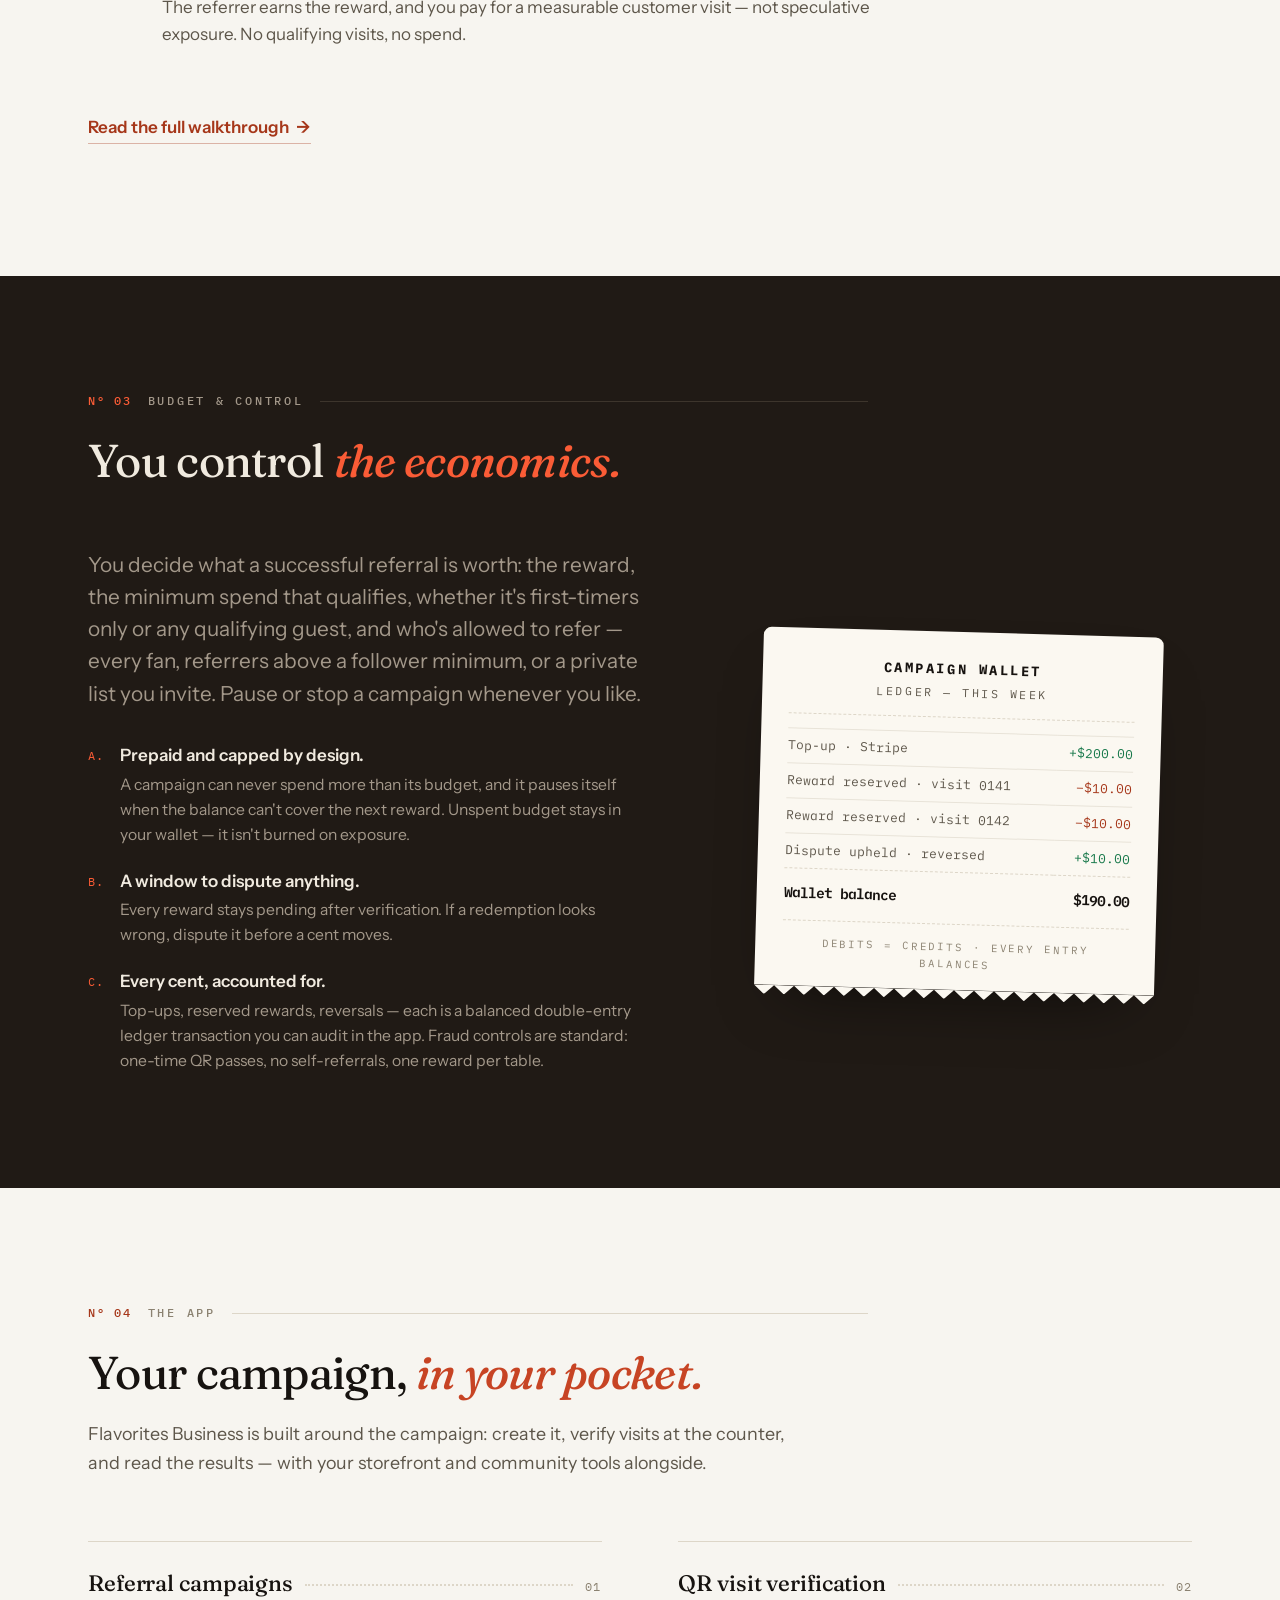
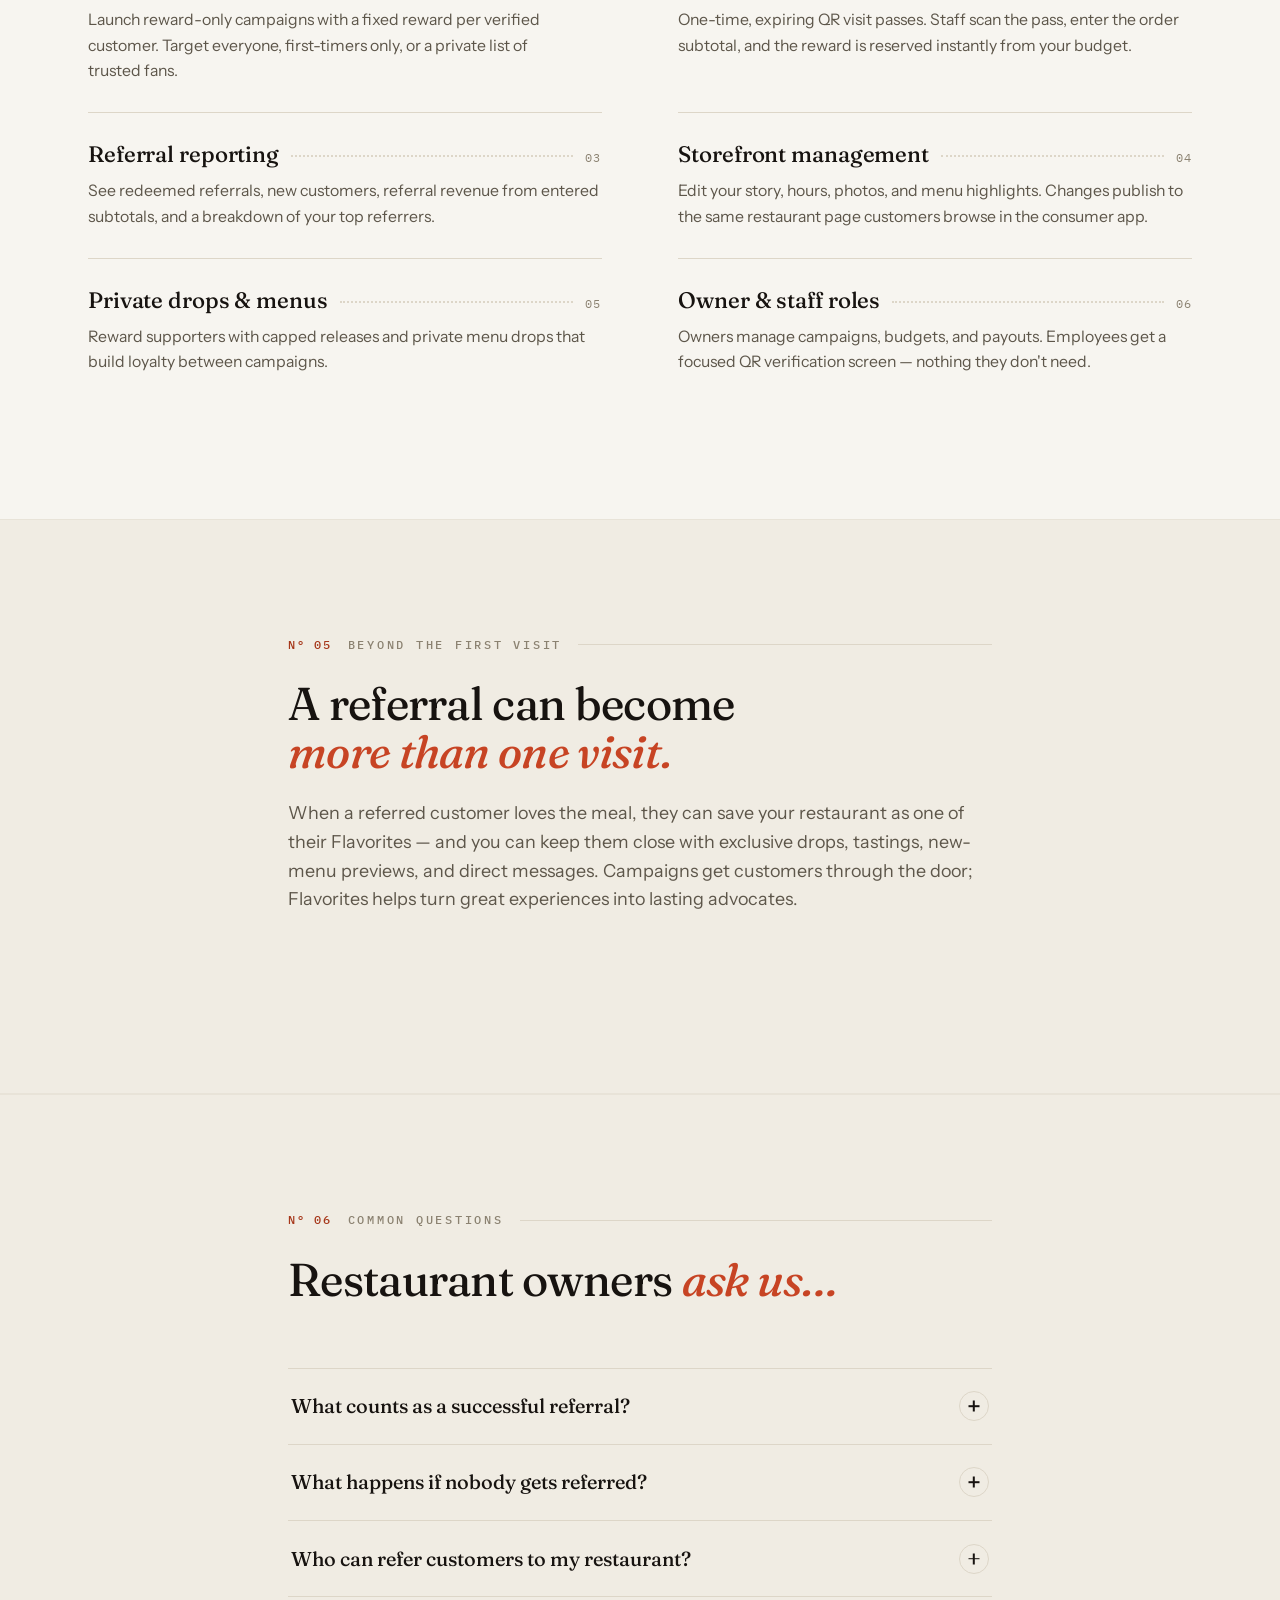
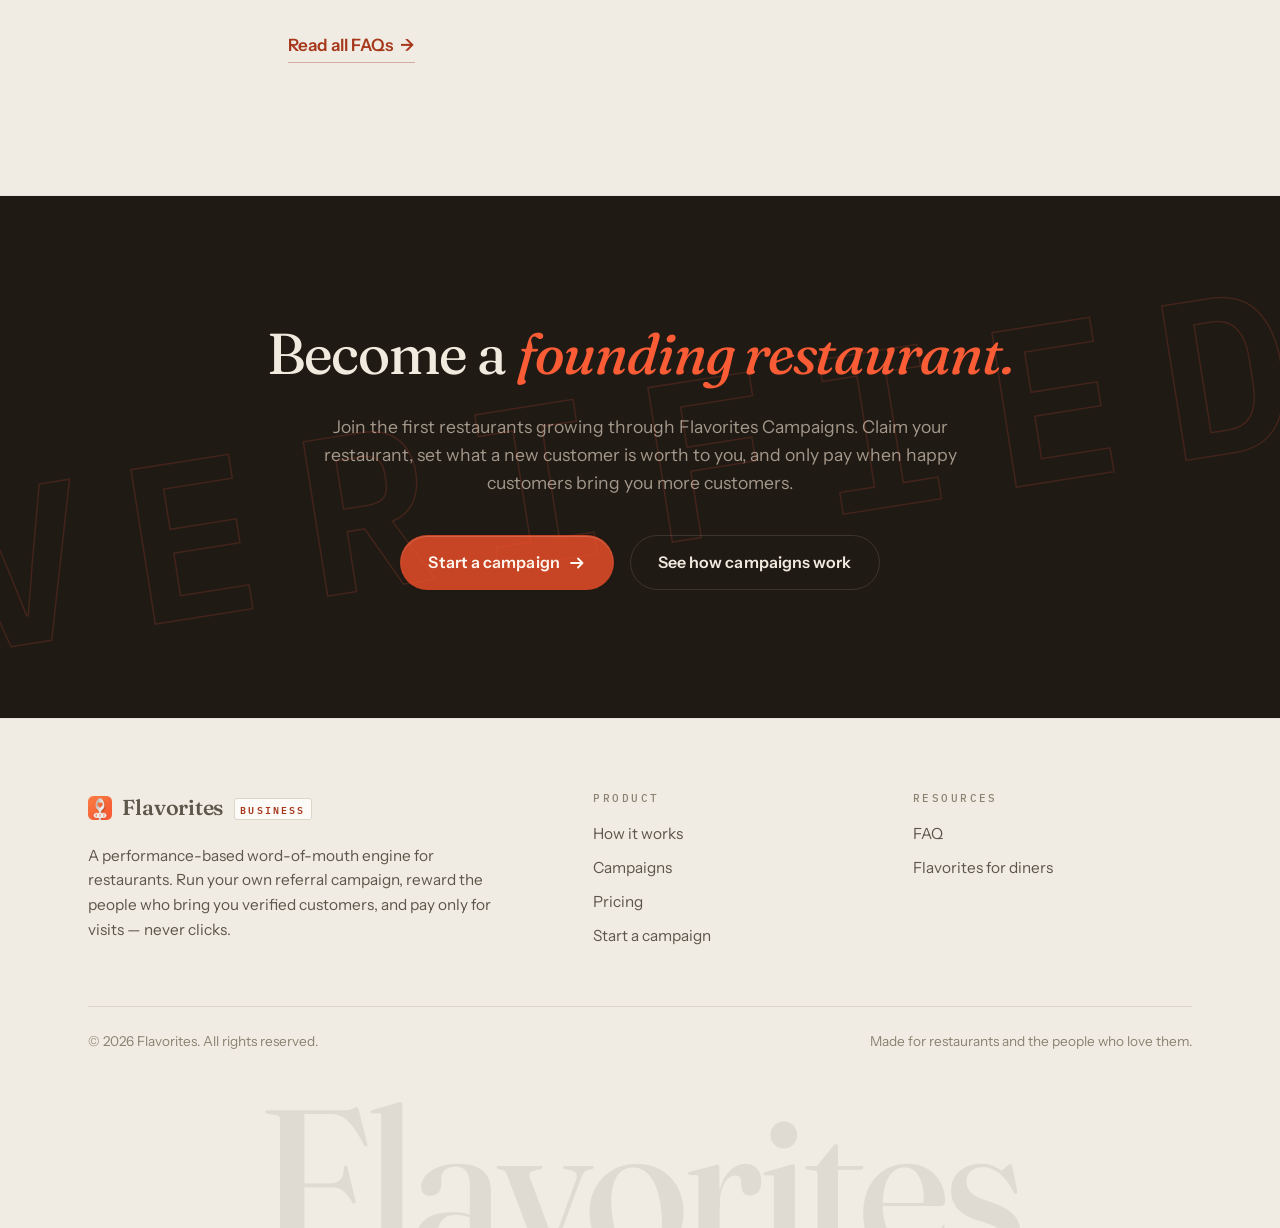
==== commit 83d5d6cb: "Simplify hero graphic; add permissionless-advocates angle Hero receipt now tells the referral story " ====
--- a/index.html
+++ b/index.html
@@ -100,19 +100,17 @@
         </div>
         <div class="hero-visual" aria-hidden="true">
           <div class="ticket">
-            <div class="ticket-head"><span><span class="heart">&#10084;</span>Flavorites</span><span>Visit pass</span></div>
-            <svg class="qr" viewBox="0 0 21 21" role="img" aria-label="Sample visit pass QR code"><path d="M0 0h7v1H0zM8 0h3v1H8zM14 0h7v1H14zM0 1h1v1H0zM6 1h1v1H6zM10 1h1v1H10zM14 1h1v1H14zM20 1h1v1H20zM0 2h1v1H0zM2 2h3v1H2zM6 2h1v1H6zM11 2h2v1H11zM14 2h1v1H14zM16 2h3v1H16zM20 2h1v1H20zM0 3h1v1H0zM2 3h3v1H2zM6 3h1v1H6zM8 3h1v1H8zM10 3h1v1H10zM14 3h1v1H14zM16 3h3v1H16zM20 3h1v1H20zM0 4h1v1H0zM2 4h3v1H2zM6 4h1v1H6zM8 4h1v1H8zM10 4h1v1H10zM14 4h1v1H14zM16 4h3v1H16zM20 4h1v1H20zM0 5h1v1H0zM6 5h1v1H6zM8 5h1v1H8zM11 5h1v1H11zM14 5h1v1H14zM20 5h1v1H20zM0 6h7v1H0zM8 6h1v1H8zM10 6h1v1H10zM12 6h1v1H12zM14 6h7v1H14zM8 7h1v1H8zM12 7h1v1H12zM0 8h1v1H0zM3 8h1v1H3zM6 8h3v1H6zM10 8h1v1H10zM13 8h4v1H13zM18 8h1v1H18zM2 9h4v1H2zM10 9h1v1H10zM12 9h1v1H12zM17 9h1v1H17zM20 9h1v1H20zM0 10h1v1H0zM3 10h2v1H3zM6 10h3v1H6zM10 10h1v1H10zM12 10h1v1H12zM14 10h1v1H14zM18 10h3v1H18zM0 11h1v1H0zM2 11h2v1H2zM5 11h1v1H5zM7 11h2v1H7zM10 11h1v1H10zM19 11h1v1H19zM4 12h1v1H4zM6 12h1v1H6zM8 12h1v1H8zM11 12h1v1H11zM15 12h2v1H15zM8 13h1v1H8zM10 13h1v1H10zM13 13h1v1H13zM16 13h2v1H16zM19 13h1v1H19zM0 14h7v1H0zM10 14h1v1H10zM14 14h1v1H14zM16 14h1v1H16zM18 14h3v1H18zM0 15h1v1H0zM6 15h1v1H6zM9 15h1v1H9zM12 15h1v1H12zM15 15h1v1H15zM17 15h2v1H17zM0 16h1v1H0zM2 16h3v1H2zM6 16h1v1H6zM8 16h2v1H8zM16 16h2v1H16zM0 17h1v1H0zM2 17h3v1H2zM6 17h1v1H6zM9 17h1v1H9zM11 17h3v1H11zM18 17h1v1H18zM20 17h1v1H20zM0 18h1v1H0zM2 18h3v1H2zM6 18h1v1H6zM8 18h2v1H8zM11 18h3v1H11zM15 18h1v1H15zM17 18h1v1H17zM19 18h1v1H19zM0 19h1v1H0zM6 19h1v1H6zM14 19h1v1H14zM17 19h2v1H17zM0 20h7v1H0zM11 20h1v1H11zM14 20h1v1H14zM17 20h1v1H17z" fill="currentColor"/></svg>
-            <dl class="ticket-rows">
-              <div class="ticket-row"><dt>Pass n&deg;</dt><dd>FV&ndash;2841</dd></div>
-              <div class="ticket-row"><dt>Referred by</dt><dd>A regular</dd></div>
-              <div class="ticket-row"><dt>Valid</dt><dd>7 days</dd></div>
-              <div class="ticket-row"><dt>Use</dt><dd>One-time</dd></div>
+            <div class="ticket-head"><span><span class="heart">&#10084;</span>Flavorites</span><span>Referral</span></div>
+            <dl class="ticket-rows ticket-story">
+              <div class="ticket-row"><dt><span class="story-no">1</span>Nina tells a friend</dt><dd class="story-heart">&#10084;</dd></div>
+              <div class="ticket-row"><dt><span class="story-no">2</span>The friend visits</dt><dd>spends $42</dd></div>
+              <div class="ticket-row"><dt><span class="story-no">3</span>Nina's reward</dt><dd class="story-reward">$10</dd></div>
             </dl>
             <div class="ticket-tear"></div>
-            <div class="ticket-foot"><div class="barcode"></div><span>Table 12</span></div>
+            <div class="ticket-foot"><div class="barcode"></div><span>New customer</span></div>
             <div class="stamp">Verified<small>Flavorites Business</small></div>
           </div>
-          <div class="reward-chip"><span class="dot"></span>$8.00 reward reserved &middot; visit verified</div>
+          <div class="reward-chip"><span class="dot"></span>You paid $10 for a customer &middot; not for clicks</div>
         </div>
       </div>
     </section>
@@ -153,6 +151,7 @@
               <li>Pay upfront for impressions, clicks, or a post — then hope</li>
               <li>Likes and views aren't visits — real impact is a guess</li>
               <li>Attribution is a mystery: no way to tie spend to a table</li>
+              <li>Deals negotiated up front — the price is detached from the results</li>
               <li>Results live in screenshots, not in your books</li>
             </ul>
           </div>
@@ -162,7 +161,8 @@
             <ul class="checklist">
               <li><strong>You define a successful referral</strong> — the reward, the minimum spend, who qualifies</li>
               <li><strong>Pay only for verified visits</strong> — confirmed by your own staff with a QR scan</li>
-              <li><strong>Track every dollar</strong> — reporting ties each reward to a referrer, a customer, and an order</li>
+              <li><strong>No deals to negotiate</strong> — anyone who loves your restaurant can share it, and whoever drives the most verified visits earns the most, automatically</li>
+              <li><strong>Track every dollar</strong> — reporting ties each reward to a referrer, a customer, and an order, and shows you your top advocates</li>
               <li><strong>Prepaid budget you control</strong> — campaigns pause automatically when it runs out</li>
             </ul>
           </div>
@@ -195,11 +195,11 @@
           </li>
           <li>
             <h3>Let people spread the word</h3>
-            <p>Customers, creators, and advocates who genuinely love your restaurant share it. Each referred guest arrives with a QR visit pass.</p>
+            <p>Customers, creators, and advocates who genuinely love your restaurant share it — no outreach, no negotiated deals. Whoever sends the most customers earns the most.</p>
           </li>
           <li>
             <h3>A customer visits and spends</h3>
-            <p>Your staff scans the pass and enters the order subtotal — the visit is verified in person, at your counter, on your terms.</p>
+            <p>Your staff scans the referred customer's QR code and enters the order subtotal — the visit is verified in person, at your counter, on your terms.</p>
           </li>
           <li>
             <h3>Pay for the result</h3>
@@ -231,10 +231,10 @@
             <table>
               <tbody>
                 <tr class="r-credit"><td class="r-label">Top-up &middot; Stripe</td><td>+$200.00</td></tr>
-                <tr class="r-debit"><td class="r-label">Reward reserved &middot; visit 0141</td><td>&minus;$8.00</td></tr>
-                <tr class="r-debit"><td class="r-label">Reward reserved &middot; visit 0142</td><td>&minus;$8.00</td></tr>
-                <tr class="r-credit"><td class="r-label">Dispute upheld &middot; reversed</td><td>+$8.00</td></tr>
-                <tr class="r-total"><td>Wallet balance</td><td>$192.00</td></tr>
+                <tr class="r-debit"><td class="r-label">Reward reserved &middot; visit 0141</td><td>&minus;$10.00</td></tr>
+                <tr class="r-debit"><td class="r-label">Reward reserved &middot; visit 0142</td><td>&minus;$10.00</td></tr>
+                <tr class="r-credit"><td class="r-label">Dispute upheld &middot; reversed</td><td>+$10.00</td></tr>
+                <tr class="r-total"><td>Wallet balance</td><td>$190.00</td></tr>
               </tbody>
             </table>
             <div class="receipt-foot">Debits = credits &middot; every entry balances</div>
--- a/styles.css
+++ b/styles.css
@@ -505,6 +505,29 @@
 .ticket-row dt { color: var(--ink-3); margin: 0; }
 .ticket-row dd { margin: 0; font-weight: 500; text-align: right; white-space: nowrap; }
 
+/* Hero referral story — three lines, read in five seconds */
+.ticket-story { font-size: 0.85rem; margin-top: 0.3rem; }
+.ticket-story .ticket-row { padding: 0.72rem 0; align-items: baseline; }
+.ticket-story .ticket-row + .ticket-row { border-top: 1px dashed var(--hairline); }
+.ticket-story dt { color: var(--ink); display: flex; align-items: baseline; gap: 0.55rem; }
+.ticket-story dd { font-weight: 600; }
+.story-no {
+  font-size: 0.62rem;
+  font-weight: 600;
+  color: var(--terra-deep);
+  border: 1px solid var(--line);
+  border-radius: 50%;
+  width: 1.3rem;
+  height: 1.3rem;
+  display: inline-flex;
+  align-items: center;
+  justify-content: center;
+  flex: none;
+  transform: translateY(0.15em);
+}
+.story-heart { color: var(--terra); font-size: 0.8rem; }
+.story-reward { color: var(--terra-deep); }
+
 .ticket-tear {
   position: relative;
   border-top: 2px dashed var(--line);
@@ -544,18 +567,18 @@
   opacity: 0.85;
 }
 
-/* the VERIFIED stamp */
+/* the VERIFIED stamp — lands on the tear line, clear of the story rows */
 .stamp {
   position: absolute;
-  top: 48%;
-  left: 50%;
-  padding: 0.6rem 1.2rem 0.55rem;
-  border: 3.5px solid var(--terra);
+  top: 74%;
+  left: 56%;
+  padding: 0.45rem 0.95rem 0.4rem;
+  border: 3px solid var(--terra);
   border-radius: 7px;
   color: var(--terra);
   font-family: var(--font-mono);
   font-weight: 600;
-  font-size: 1.3rem;
+  font-size: 1.02rem;
   letter-spacing: 0.28em;
   text-transform: uppercase;
   text-align: center;
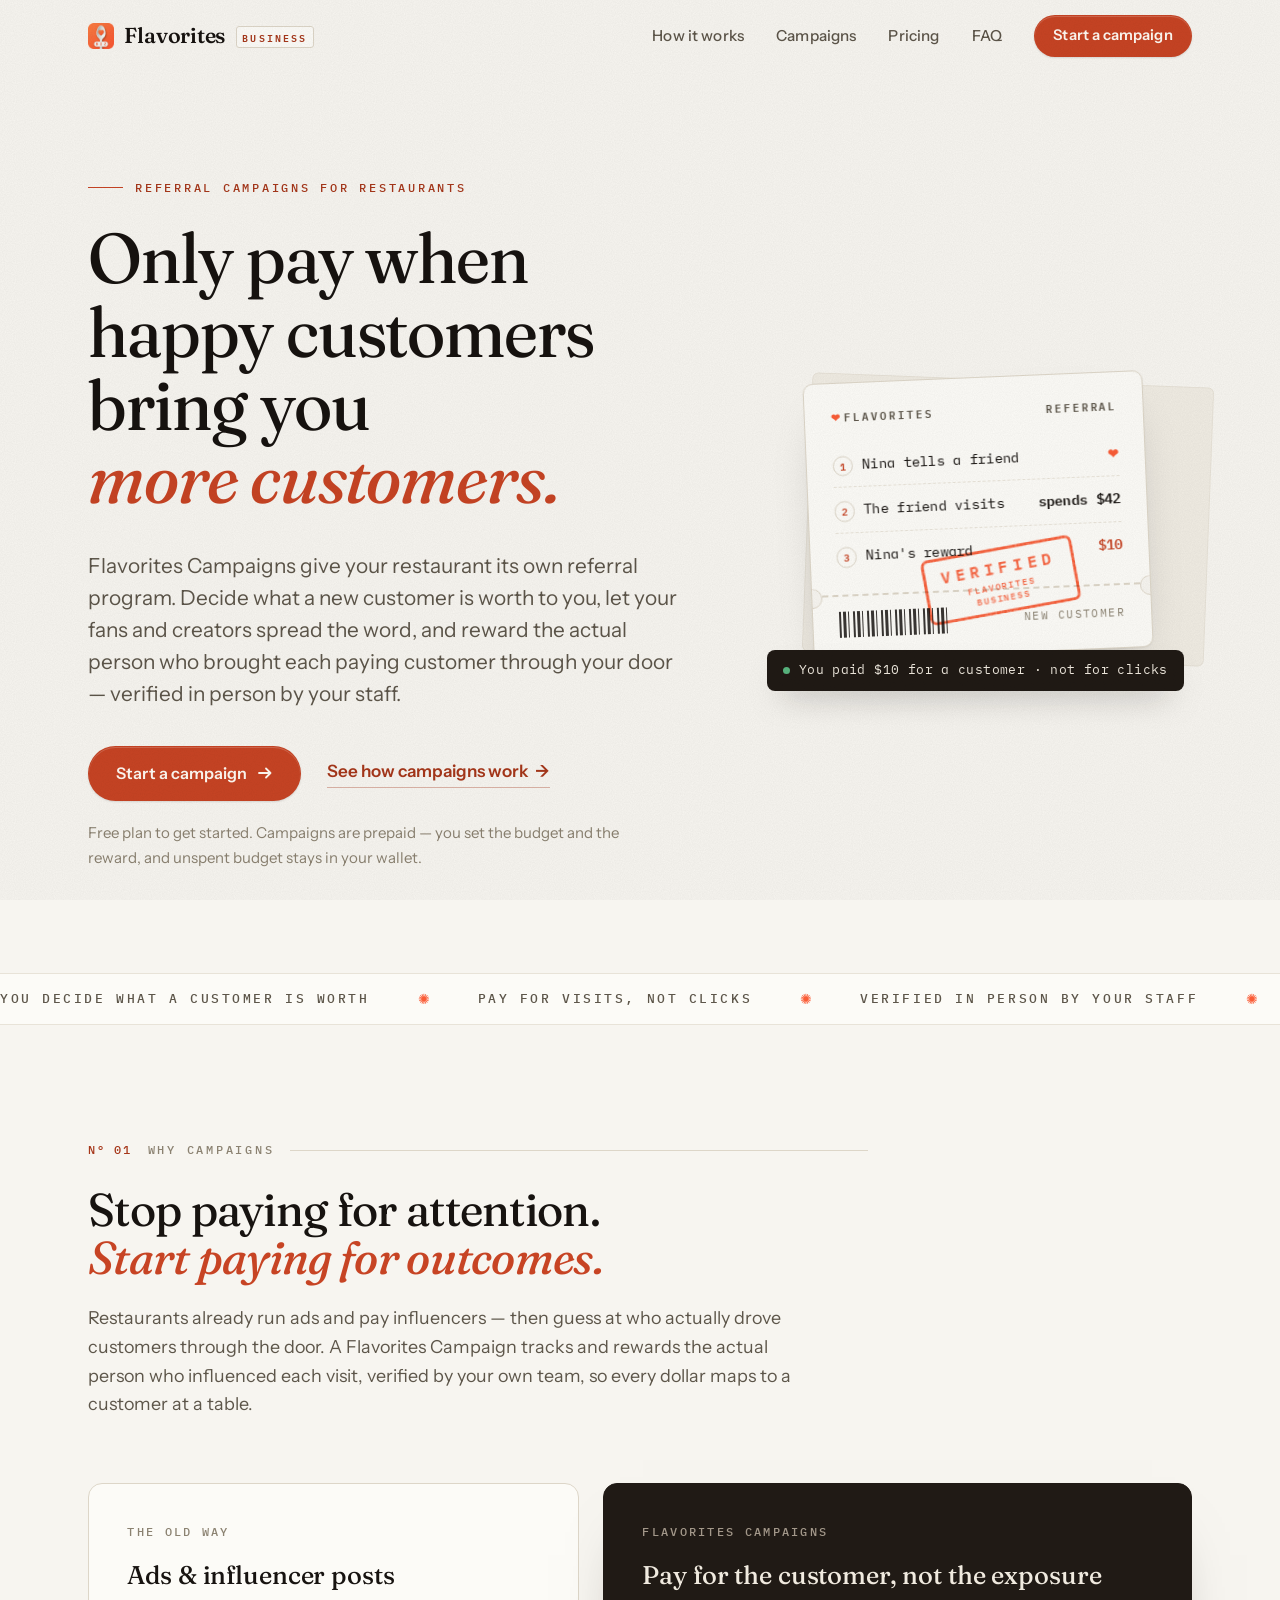
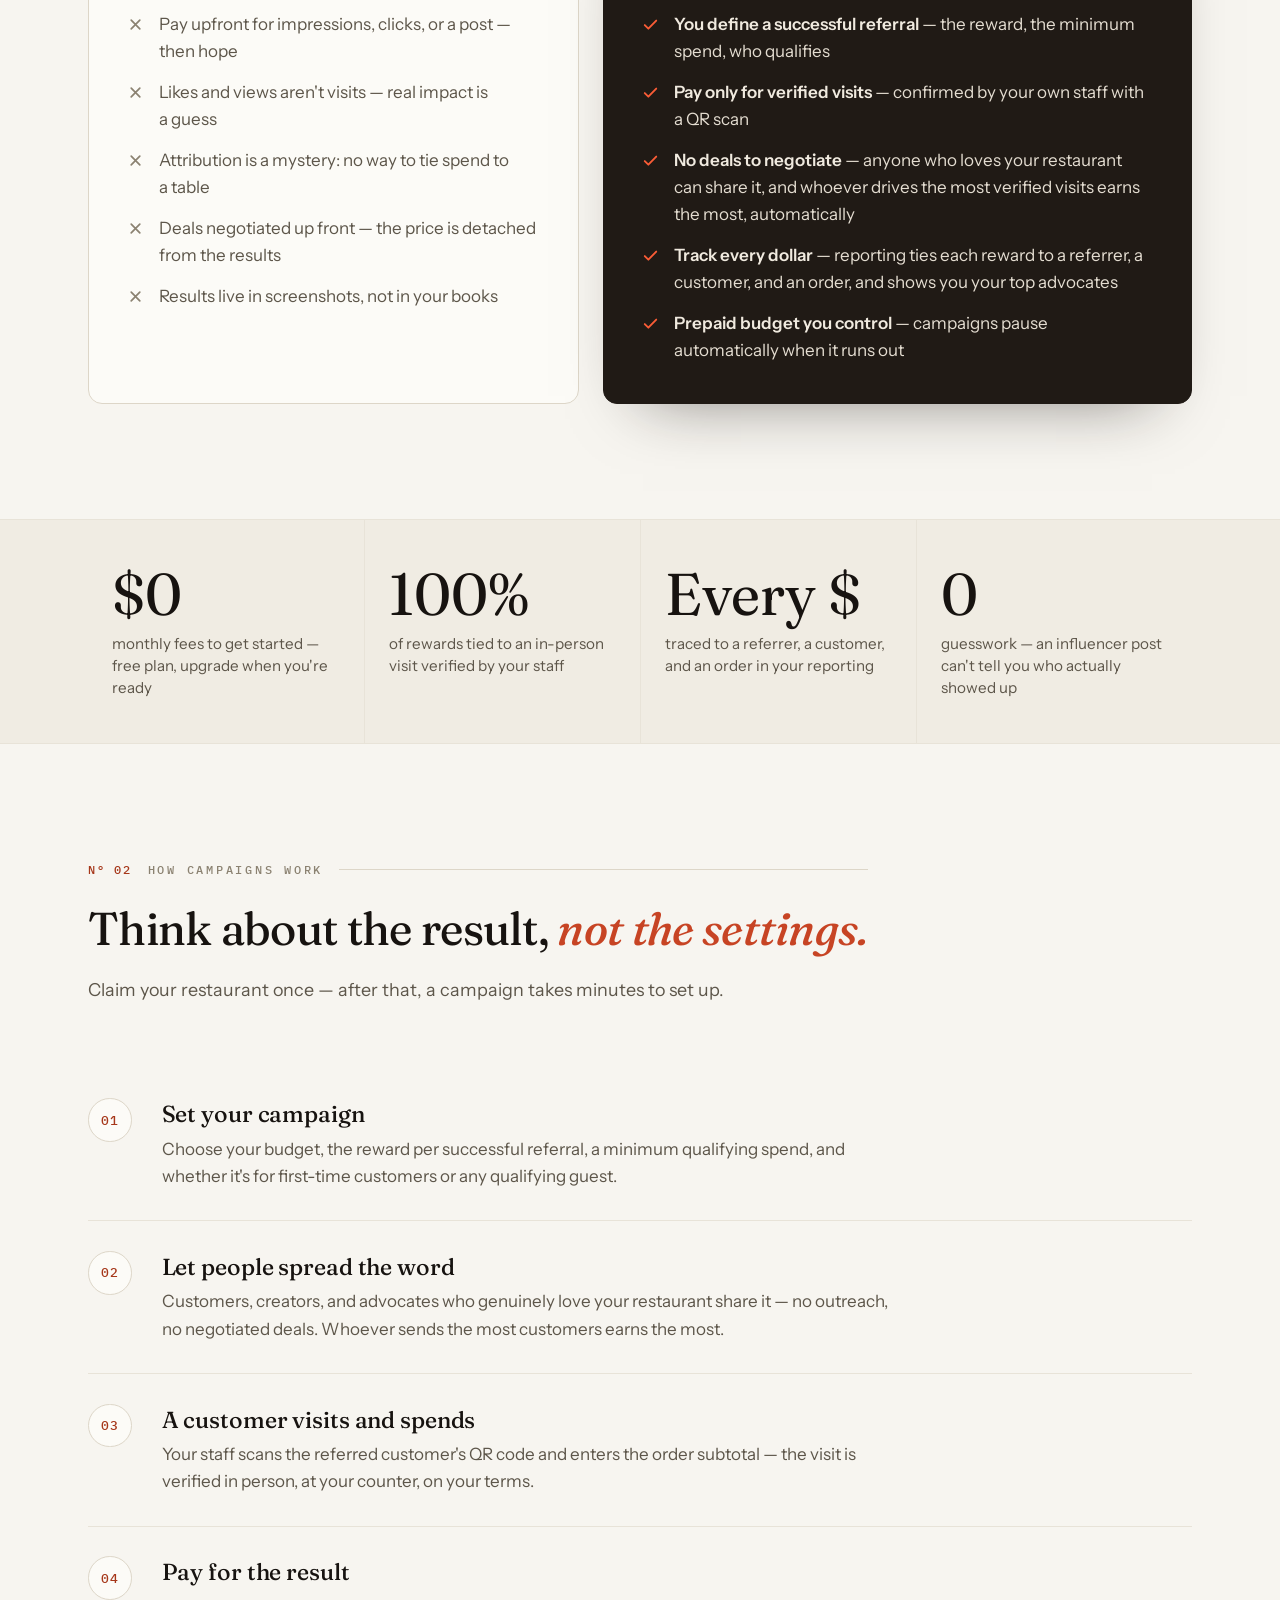
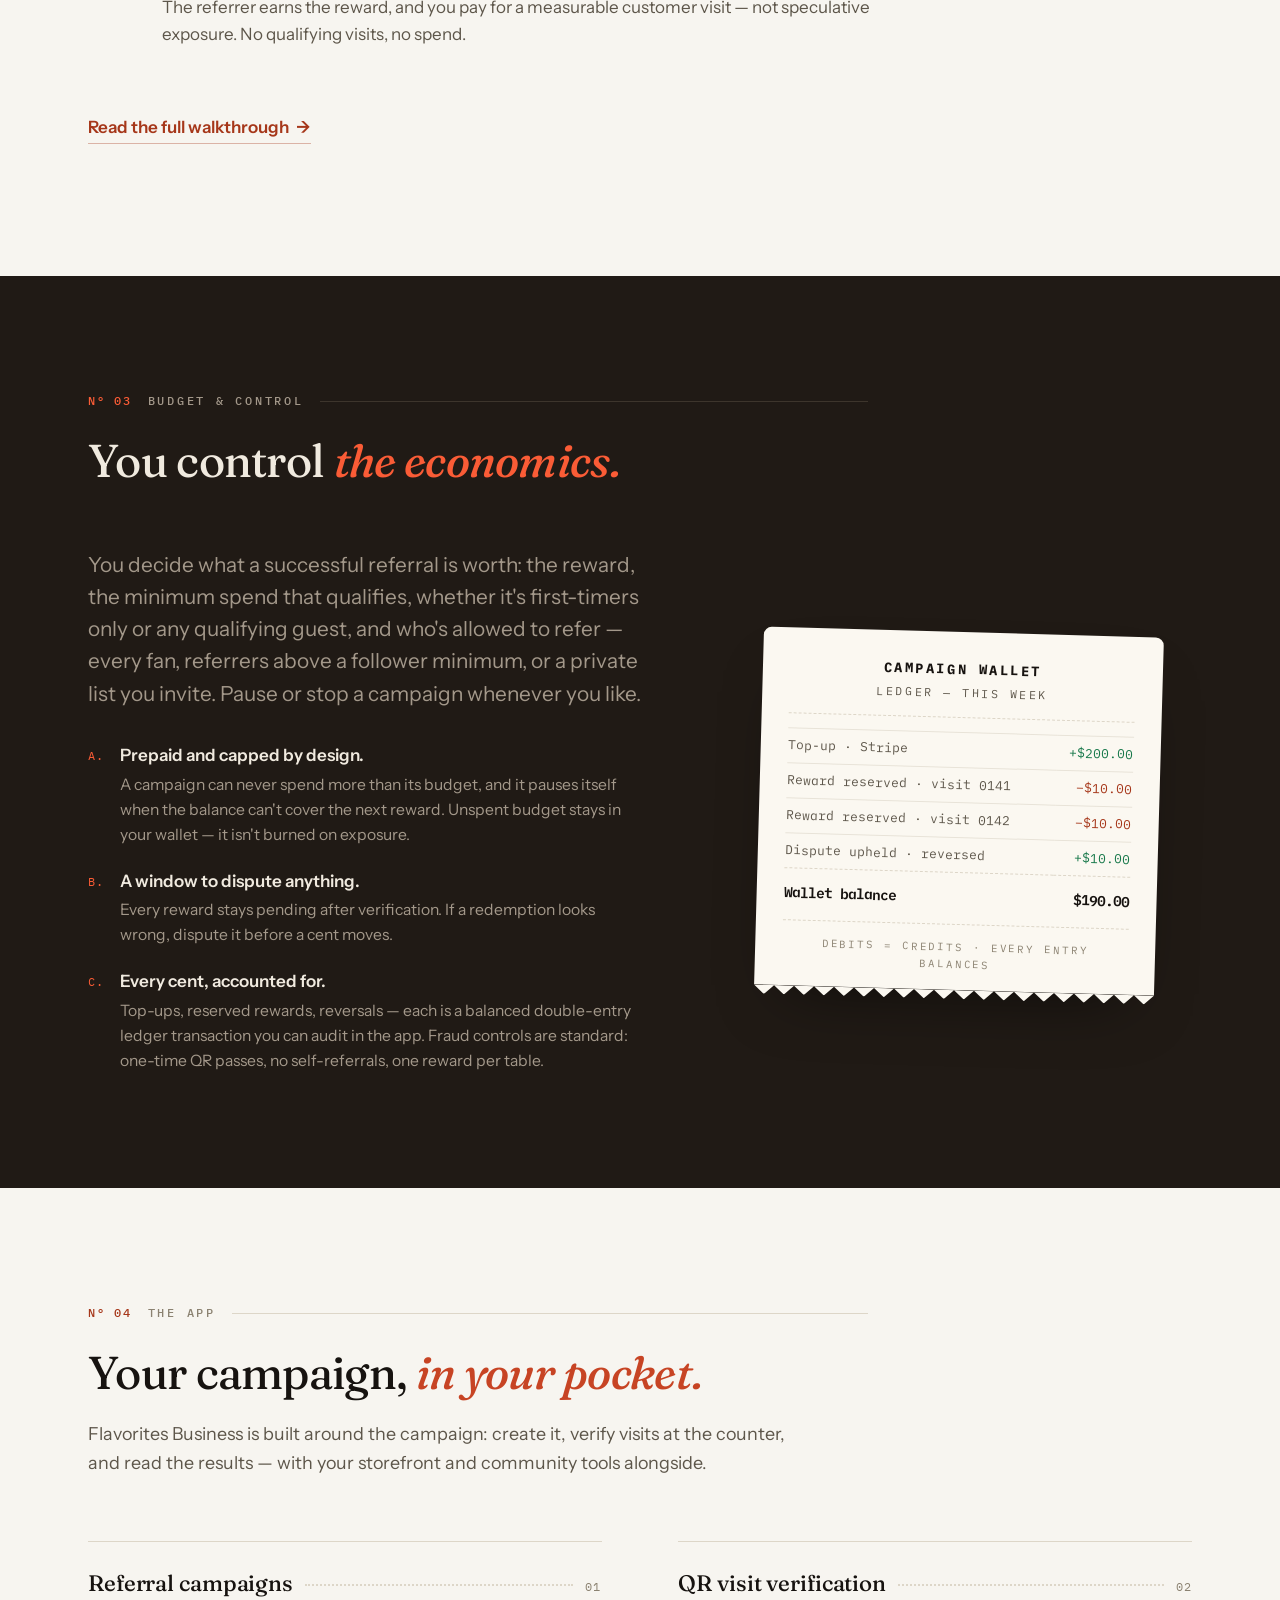
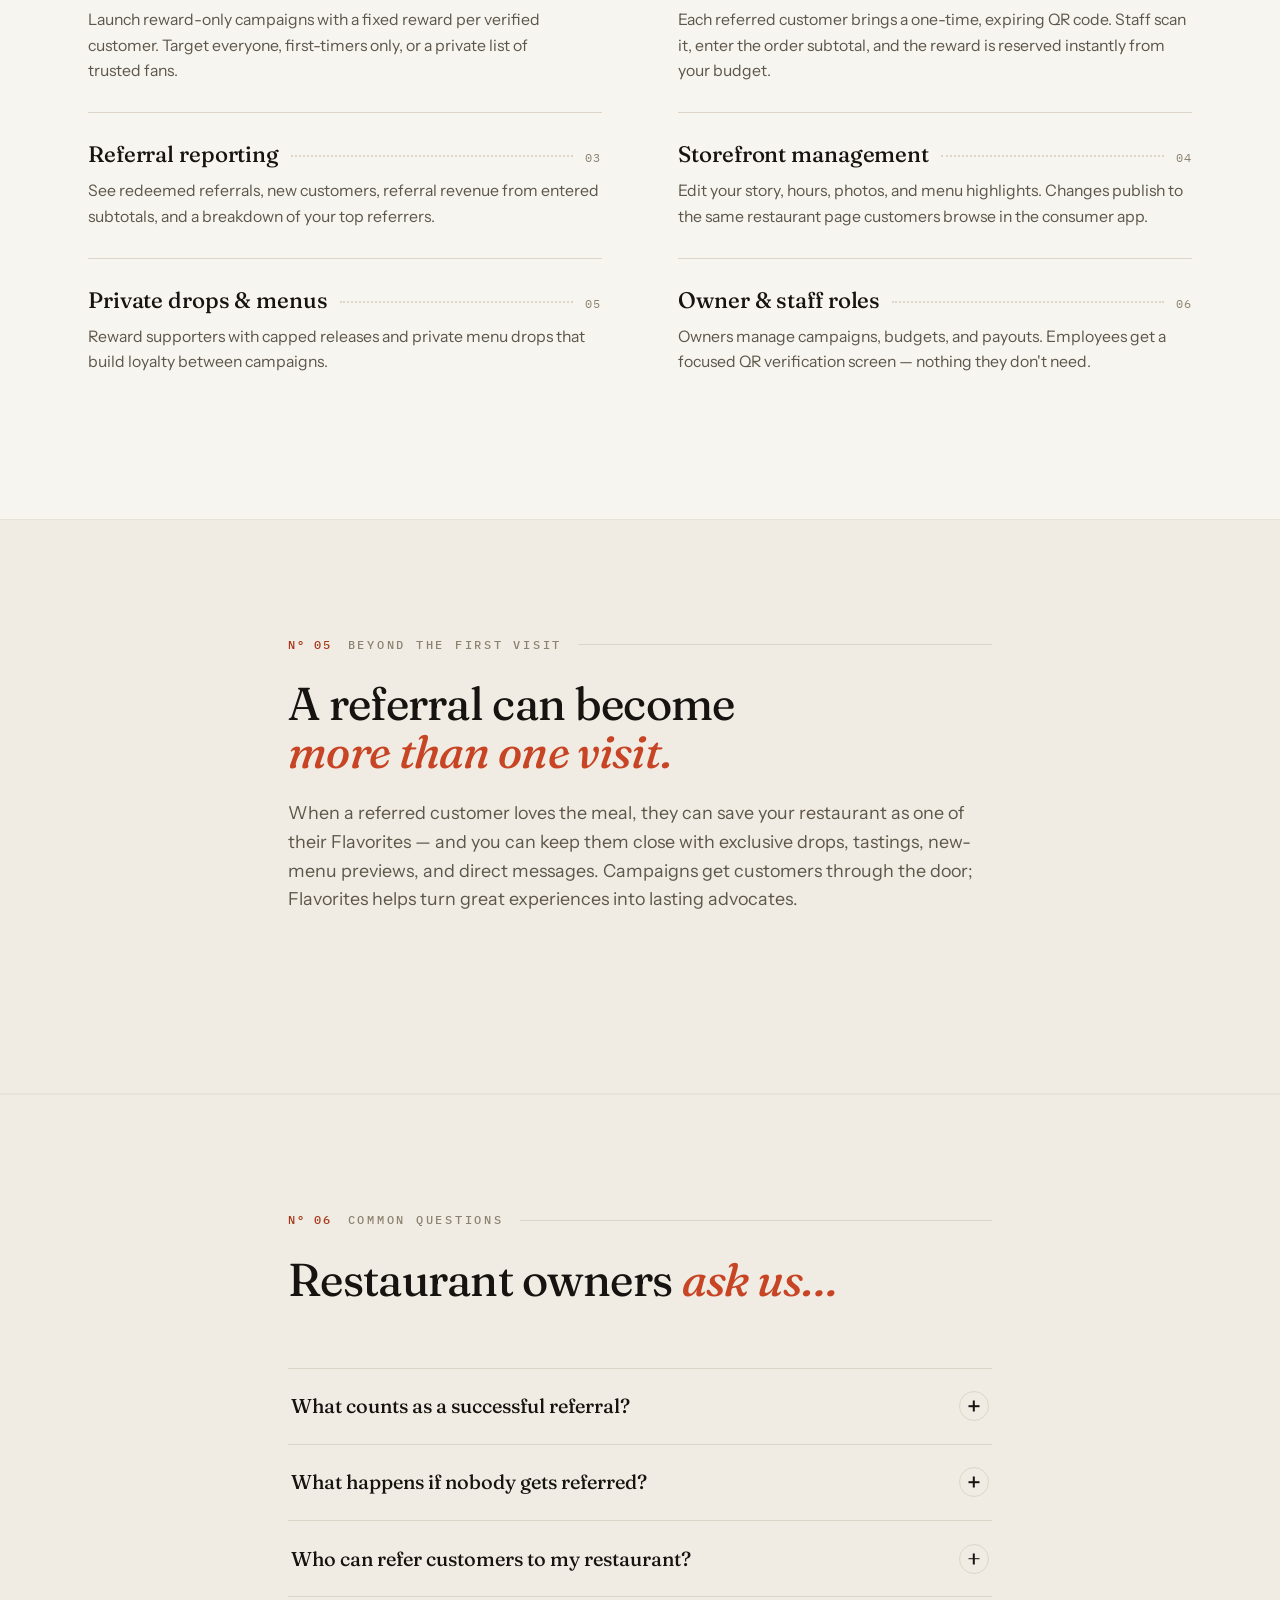
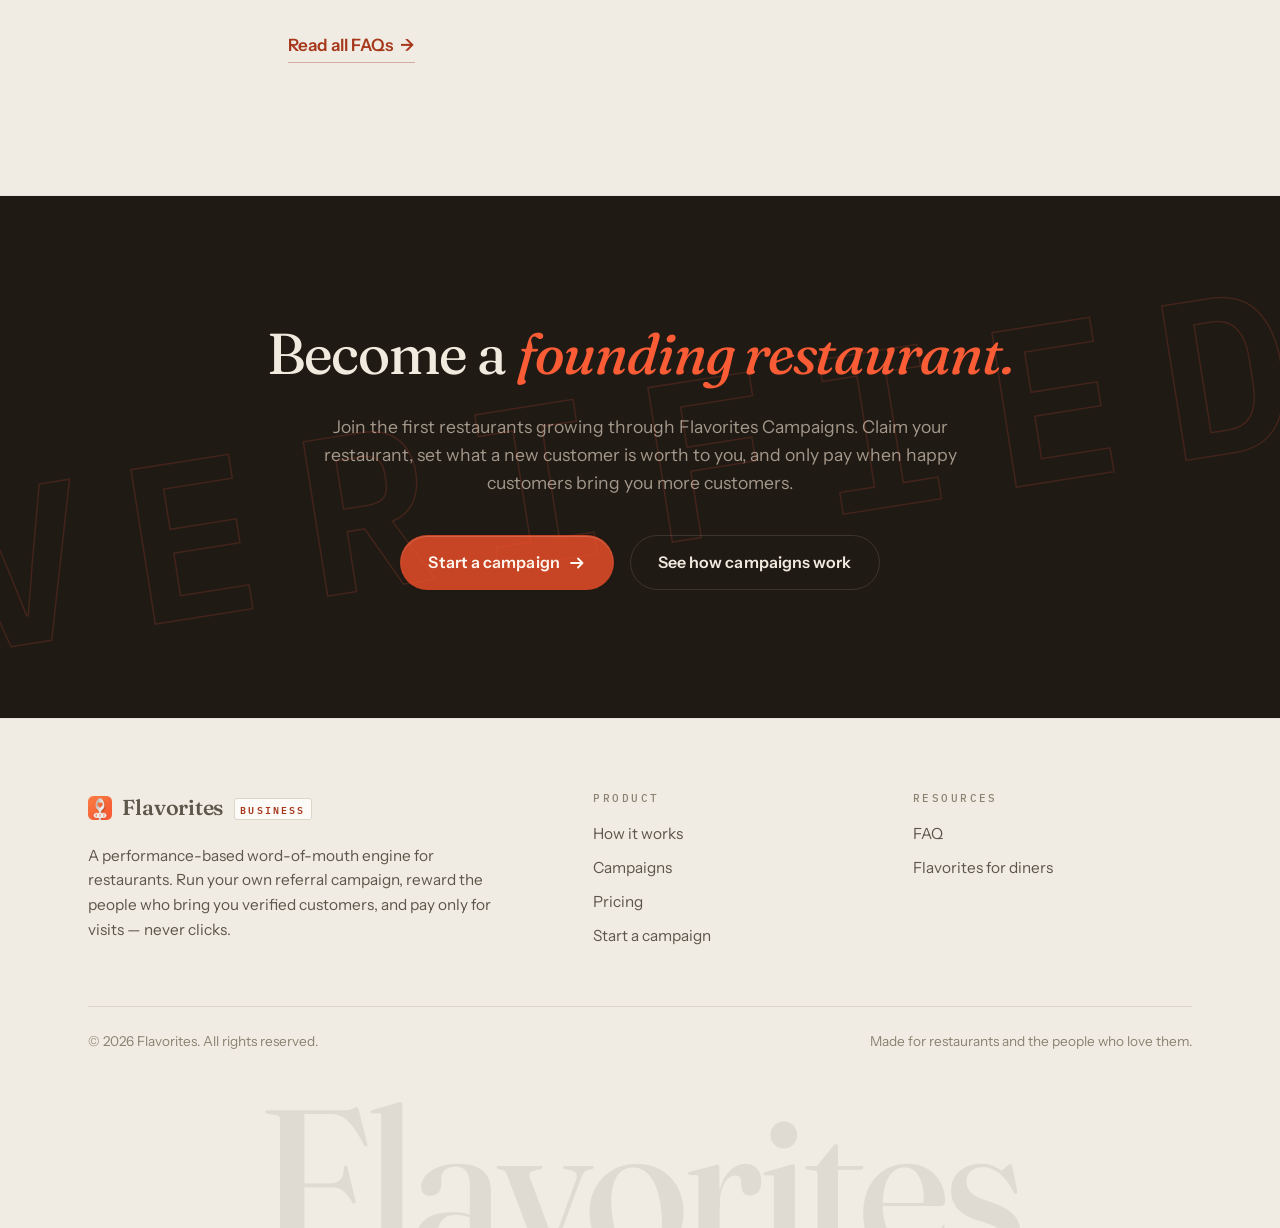
==== commit 81502029: "Align subpages with campaigns positioning and app economics How-it-works: reward-first campaign step" ====
--- a/index.html
+++ b/index.html
@@ -258,7 +258,7 @@
           </div>
           <div class="menu-item">
             <div class="menu-row"><h3>QR visit verification</h3><span class="leader"></span><span class="menu-no">02</span></div>
-            <p>One-time, expiring QR visit passes. Staff scan the pass, enter the order subtotal, and the reward is reserved instantly from your budget.</p>
+            <p>Each referred customer brings a one-time, expiring QR code. Staff scan it, enter the order subtotal, and the reward is reserved instantly from your budget.</p>
           </div>
           <div class="menu-item">
             <div class="menu-row"><h3>Referral reporting</h3><span class="leader"></span><span class="menu-no">03</span></div>
@@ -301,7 +301,7 @@
         <div class="faq-list">
           <details>
             <summary>What counts as a successful referral?<span class="faq-icon" aria-hidden="true"></span></summary>
-            <div class="faq-body"><div class="faq-body-inner"><p>You decide. A referral succeeds when the referred customer shows up, your staff scans their one-time QR visit pass, and the order meets the minimum spend you set. You can also limit rewards to first-time customers only — or open them to any qualifying guest.</p></div></div>
+            <div class="faq-body"><div class="faq-body-inner"><p>You decide. A referral succeeds when the referred customer shows up, your staff scans their one-time QR code, and the order meets the minimum spend you set. You can also limit rewards to first-time customers only — or open them to any qualifying guest.</p></div></div>
           </details>
           <details>
             <summary>What happens if nobody gets referred?<span class="faq-icon" aria-hidden="true"></span></summary>
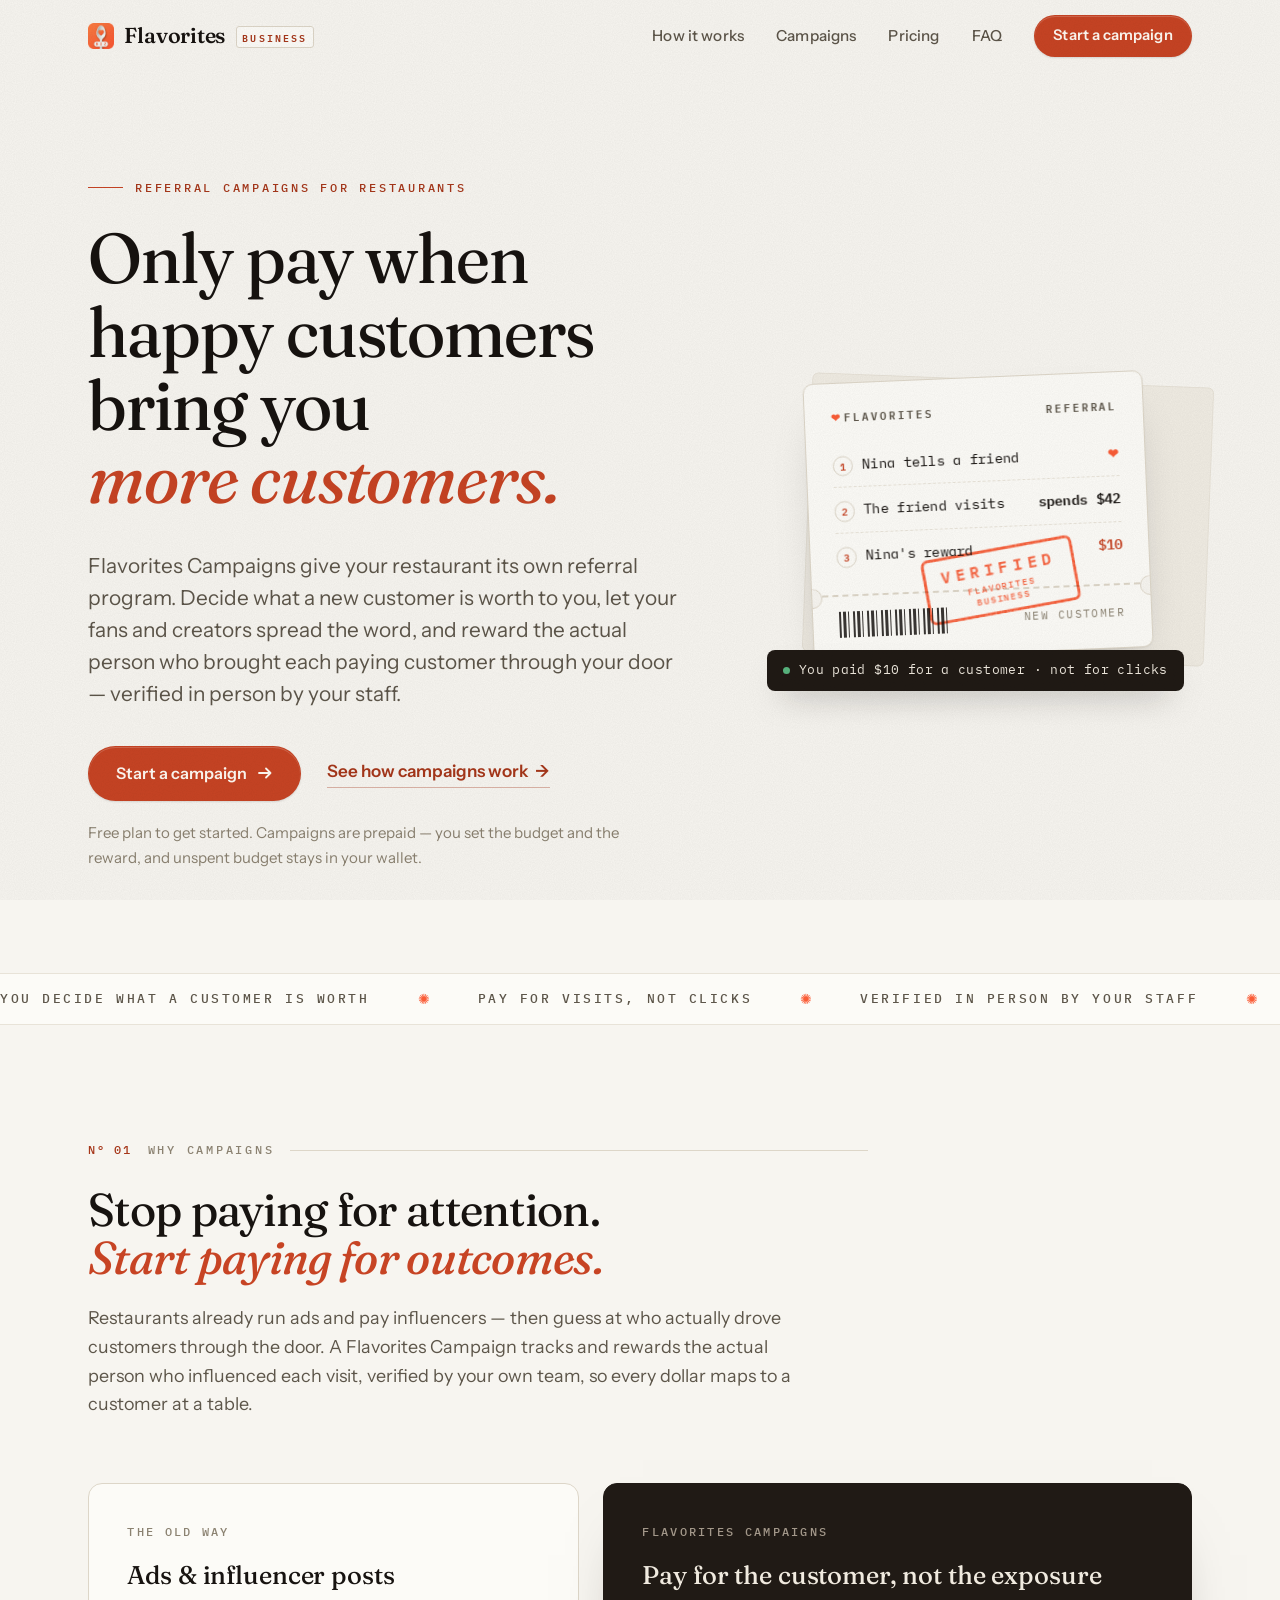
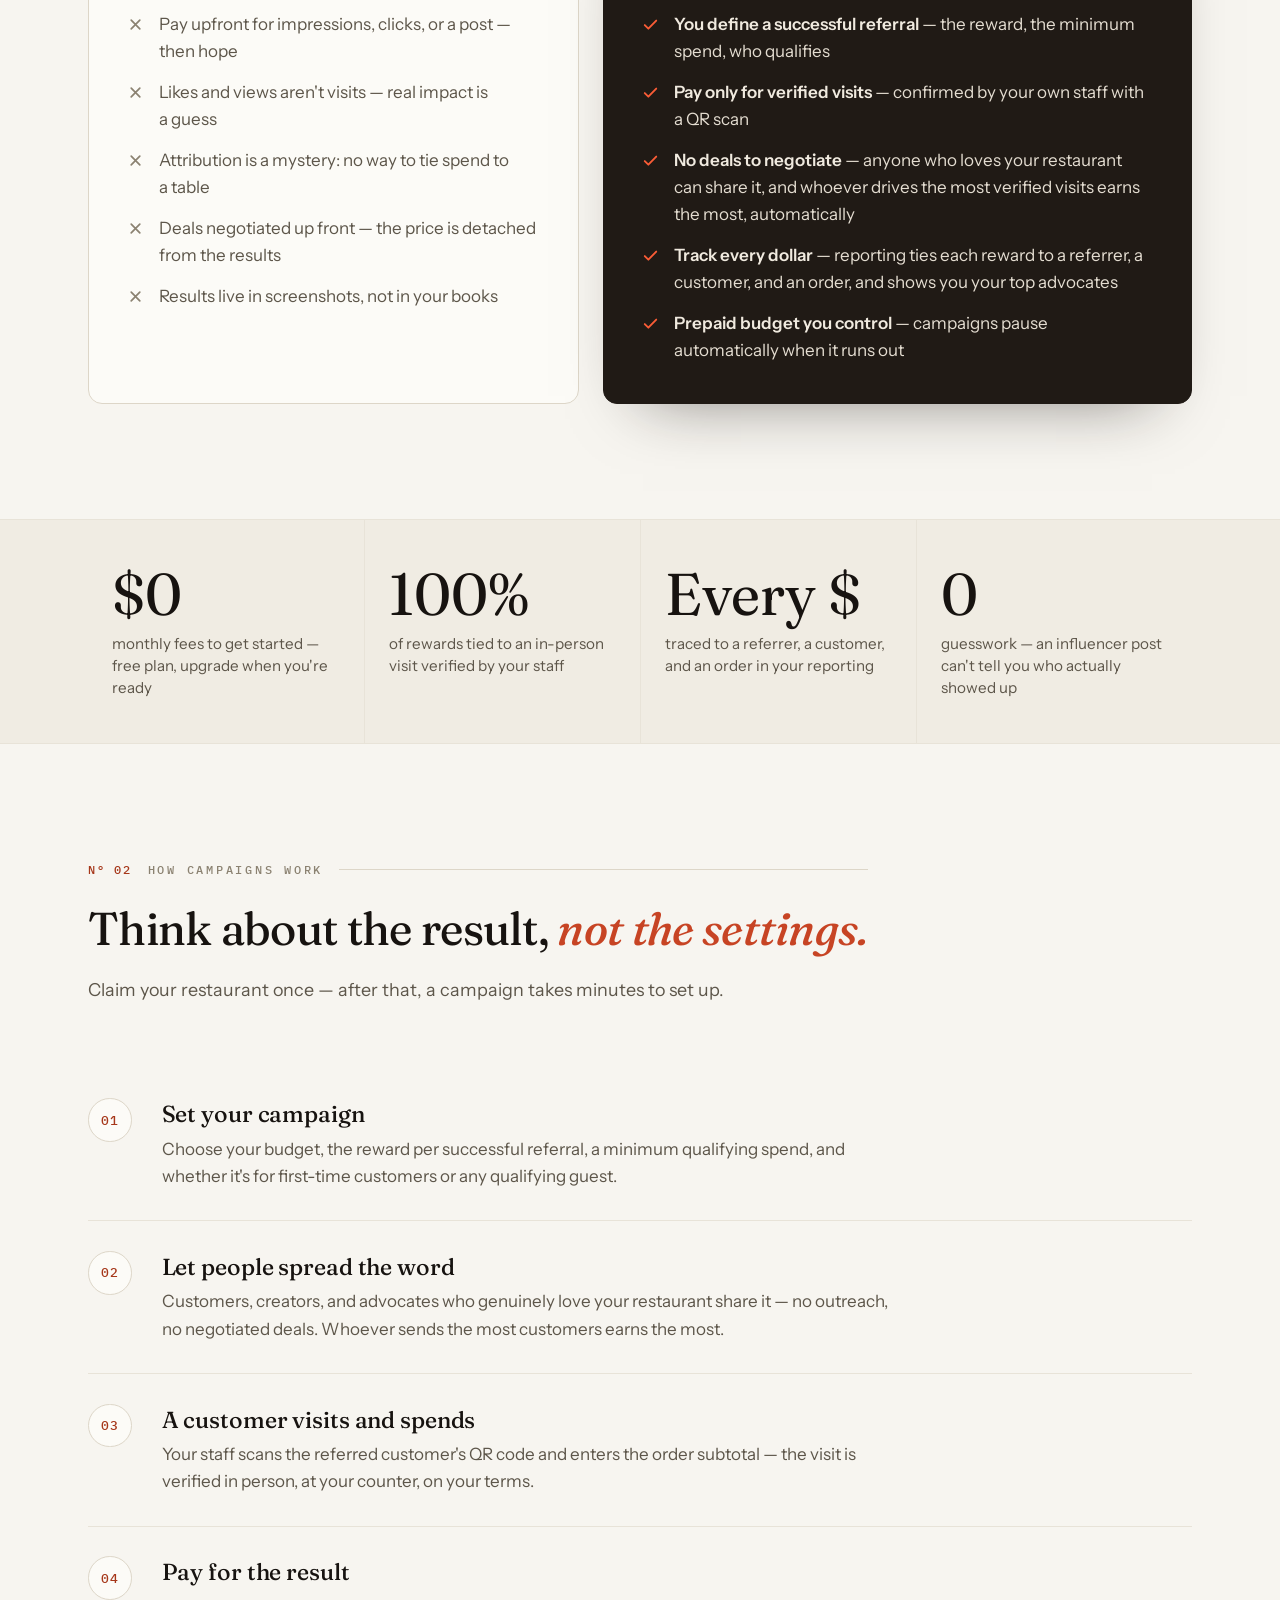
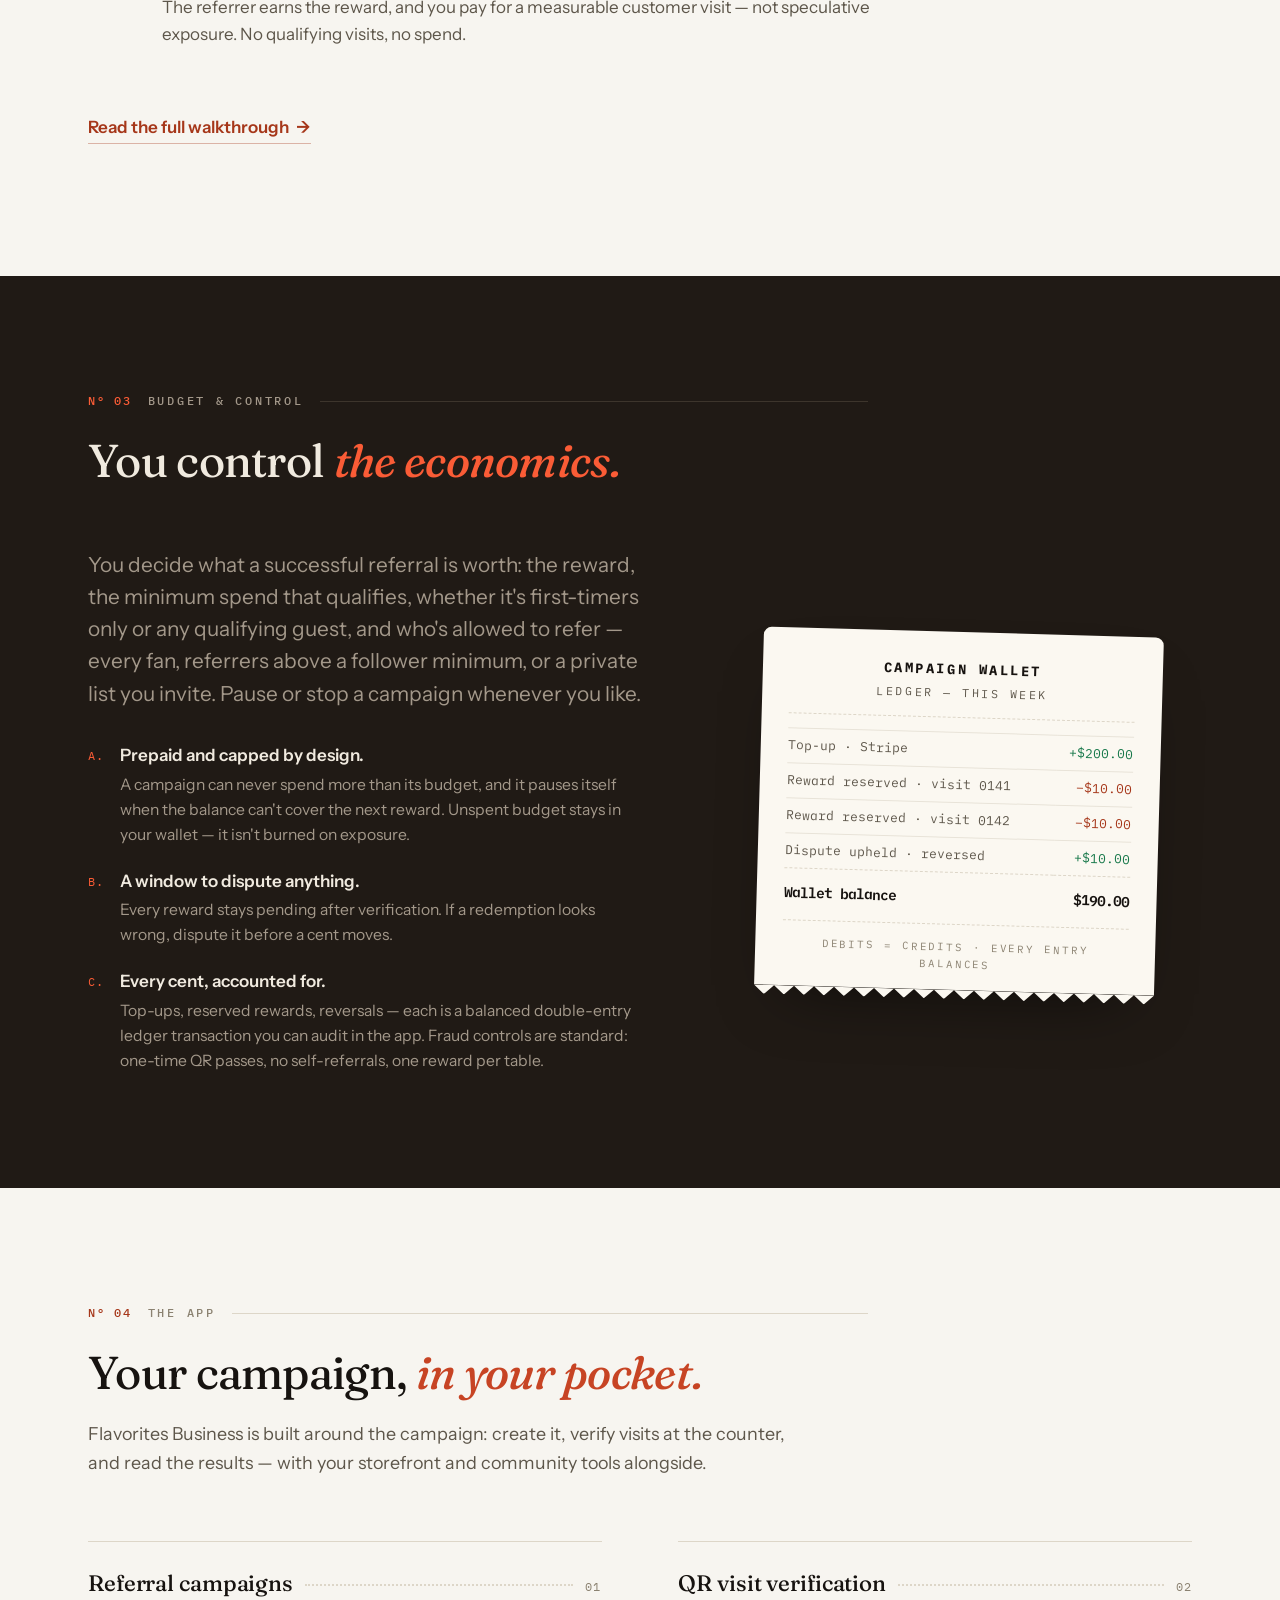
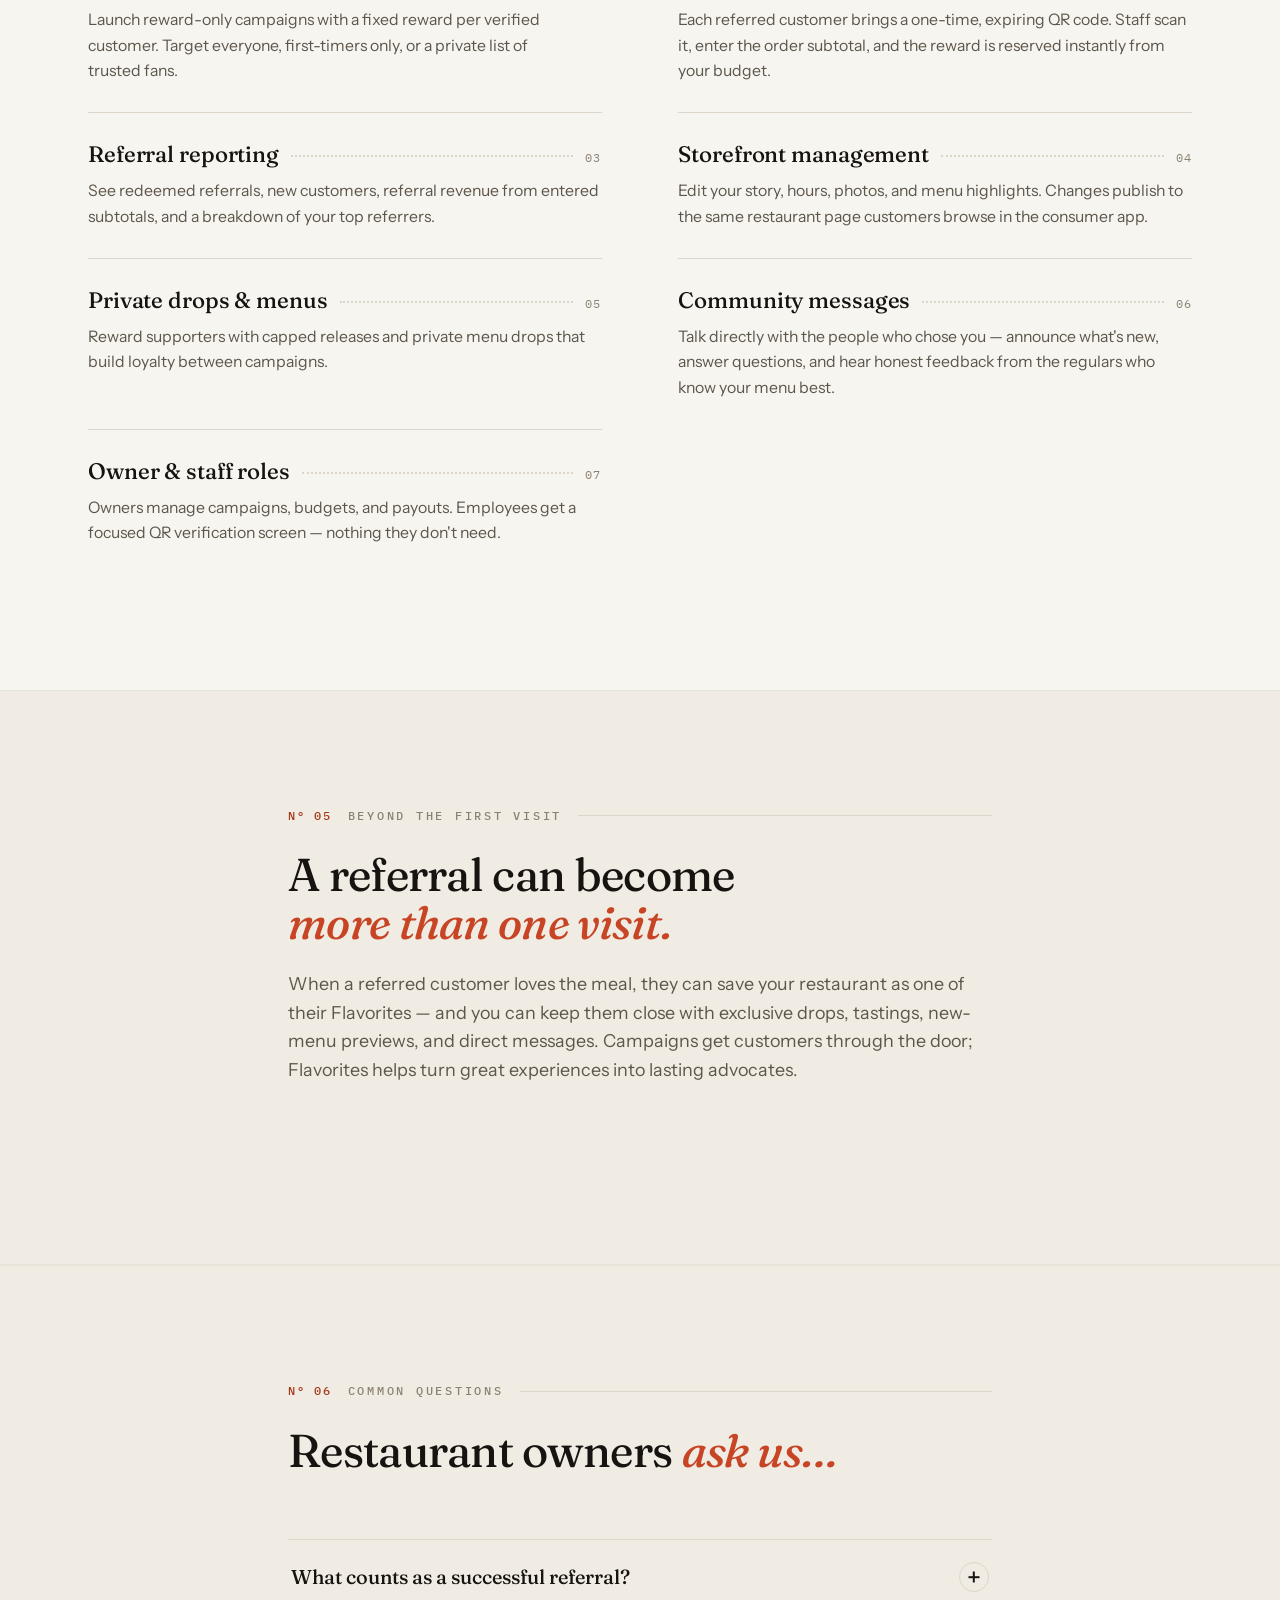
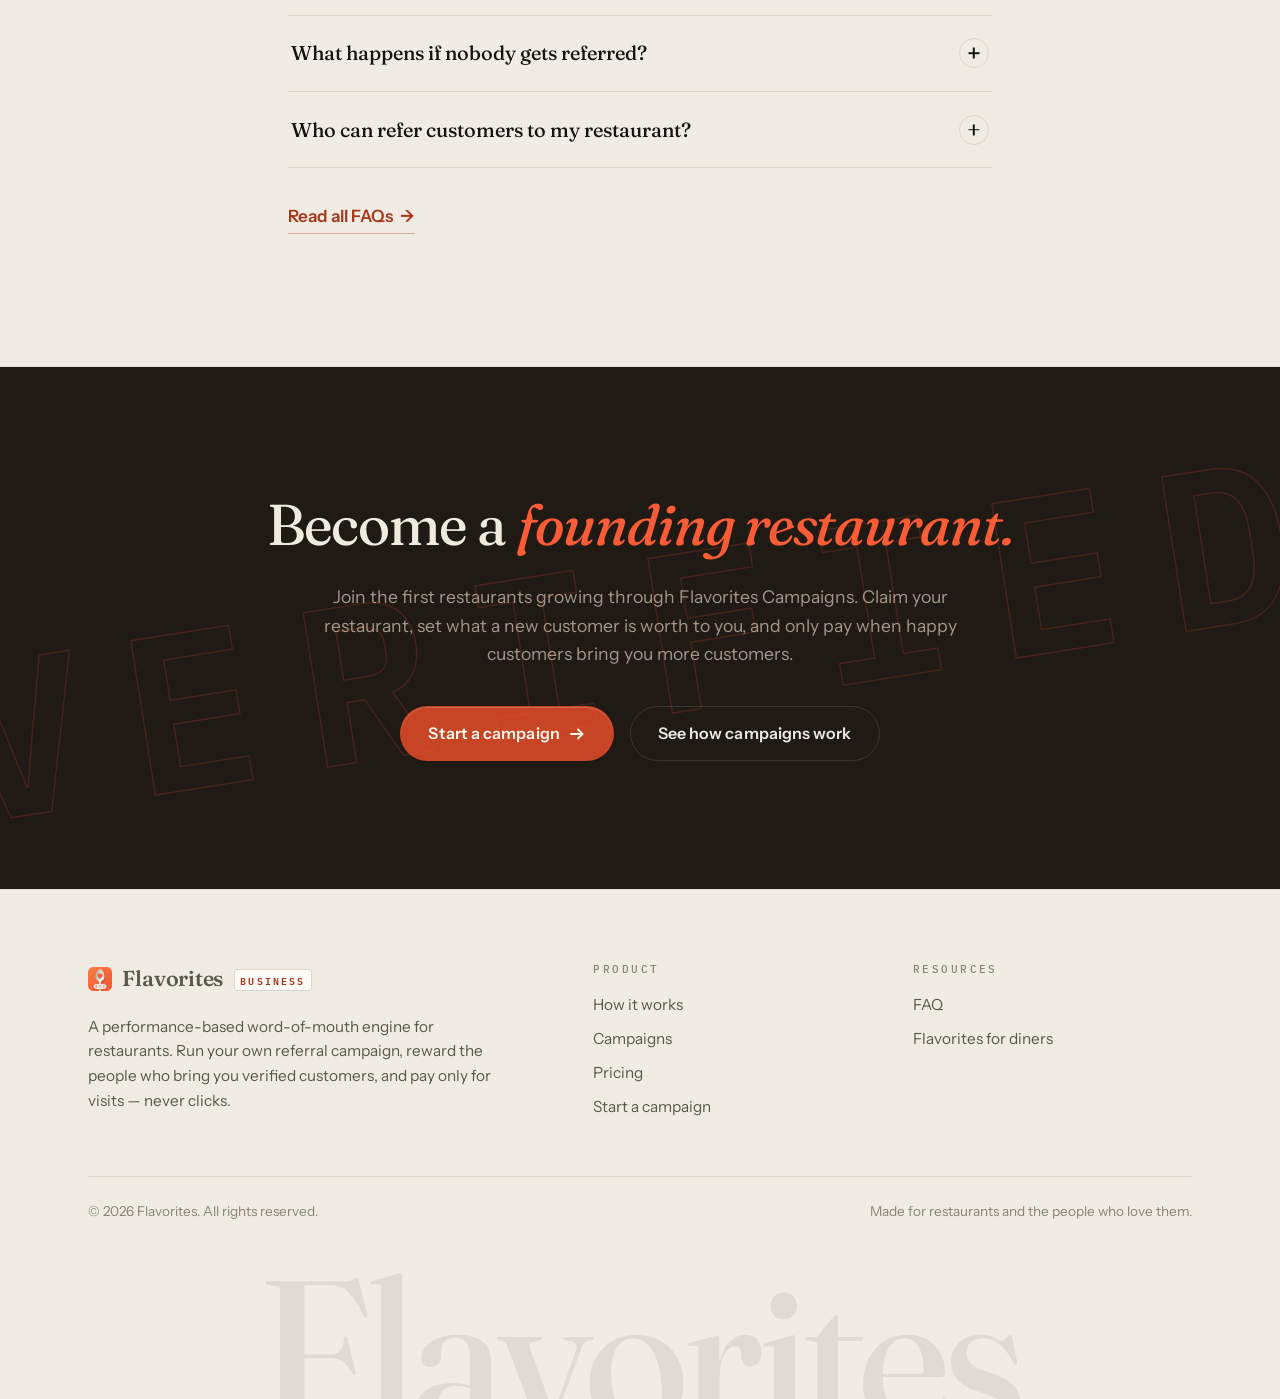
==== commit 2c214447: "Add subscription plan ladder and messaging-as-feedback notes Pricing: full plan table (Free $0/15%, " ====
--- a/index.html
+++ b/index.html
@@ -273,7 +273,11 @@
             <p>Reward supporters with capped releases and private menu drops that build loyalty between campaigns.</p>
           </div>
           <div class="menu-item">
-            <div class="menu-row"><h3>Owner &amp; staff roles</h3><span class="leader"></span><span class="menu-no">06</span></div>
+            <div class="menu-row"><h3>Community messages</h3><span class="leader"></span><span class="menu-no">06</span></div>
+            <p>Talk directly with the people who chose you — announce what's new, answer questions, and hear honest feedback from the regulars who know your menu best.</p>
+          </div>
+          <div class="menu-item">
+            <div class="menu-row"><h3>Owner &amp; staff roles</h3><span class="leader"></span><span class="menu-no">07</span></div>
             <p>Owners manage campaigns, budgets, and payouts. Employees get a focused QR verification screen — nothing they don't need.</p>
           </div>
         </div>
